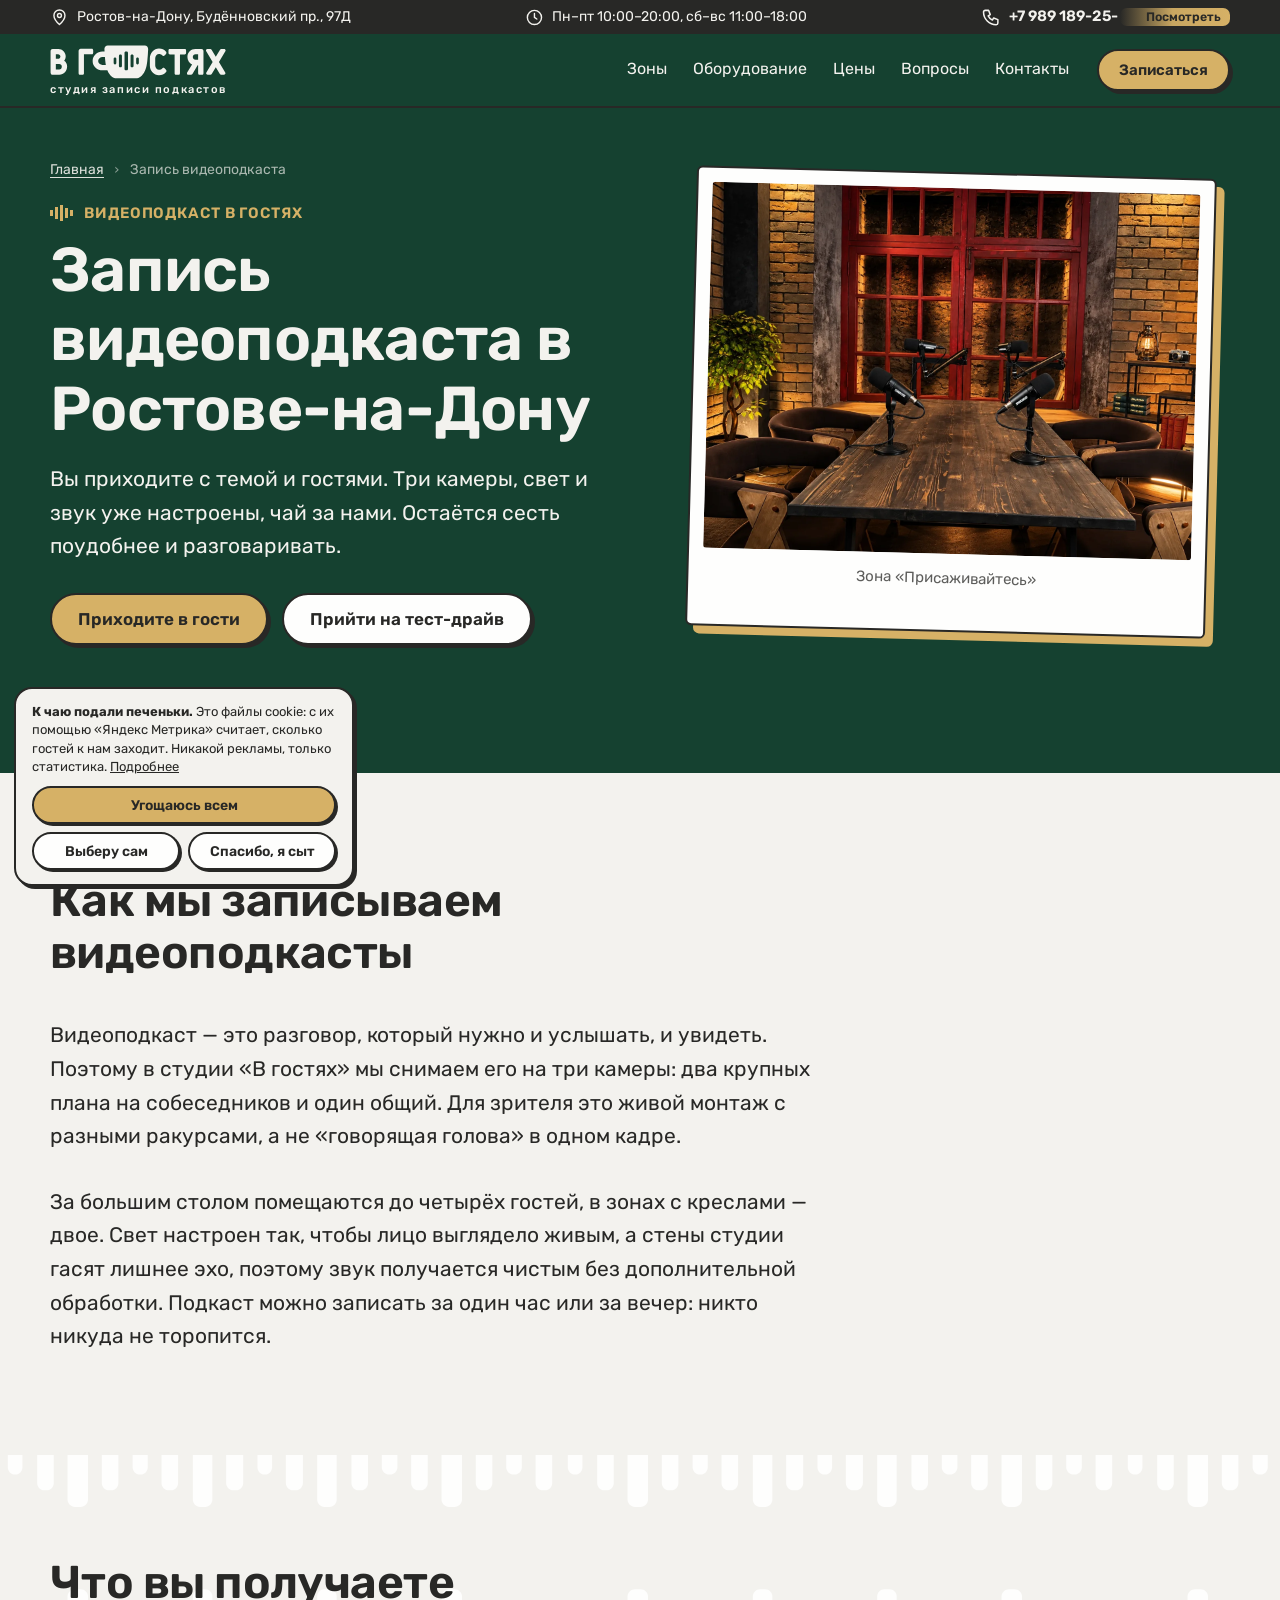
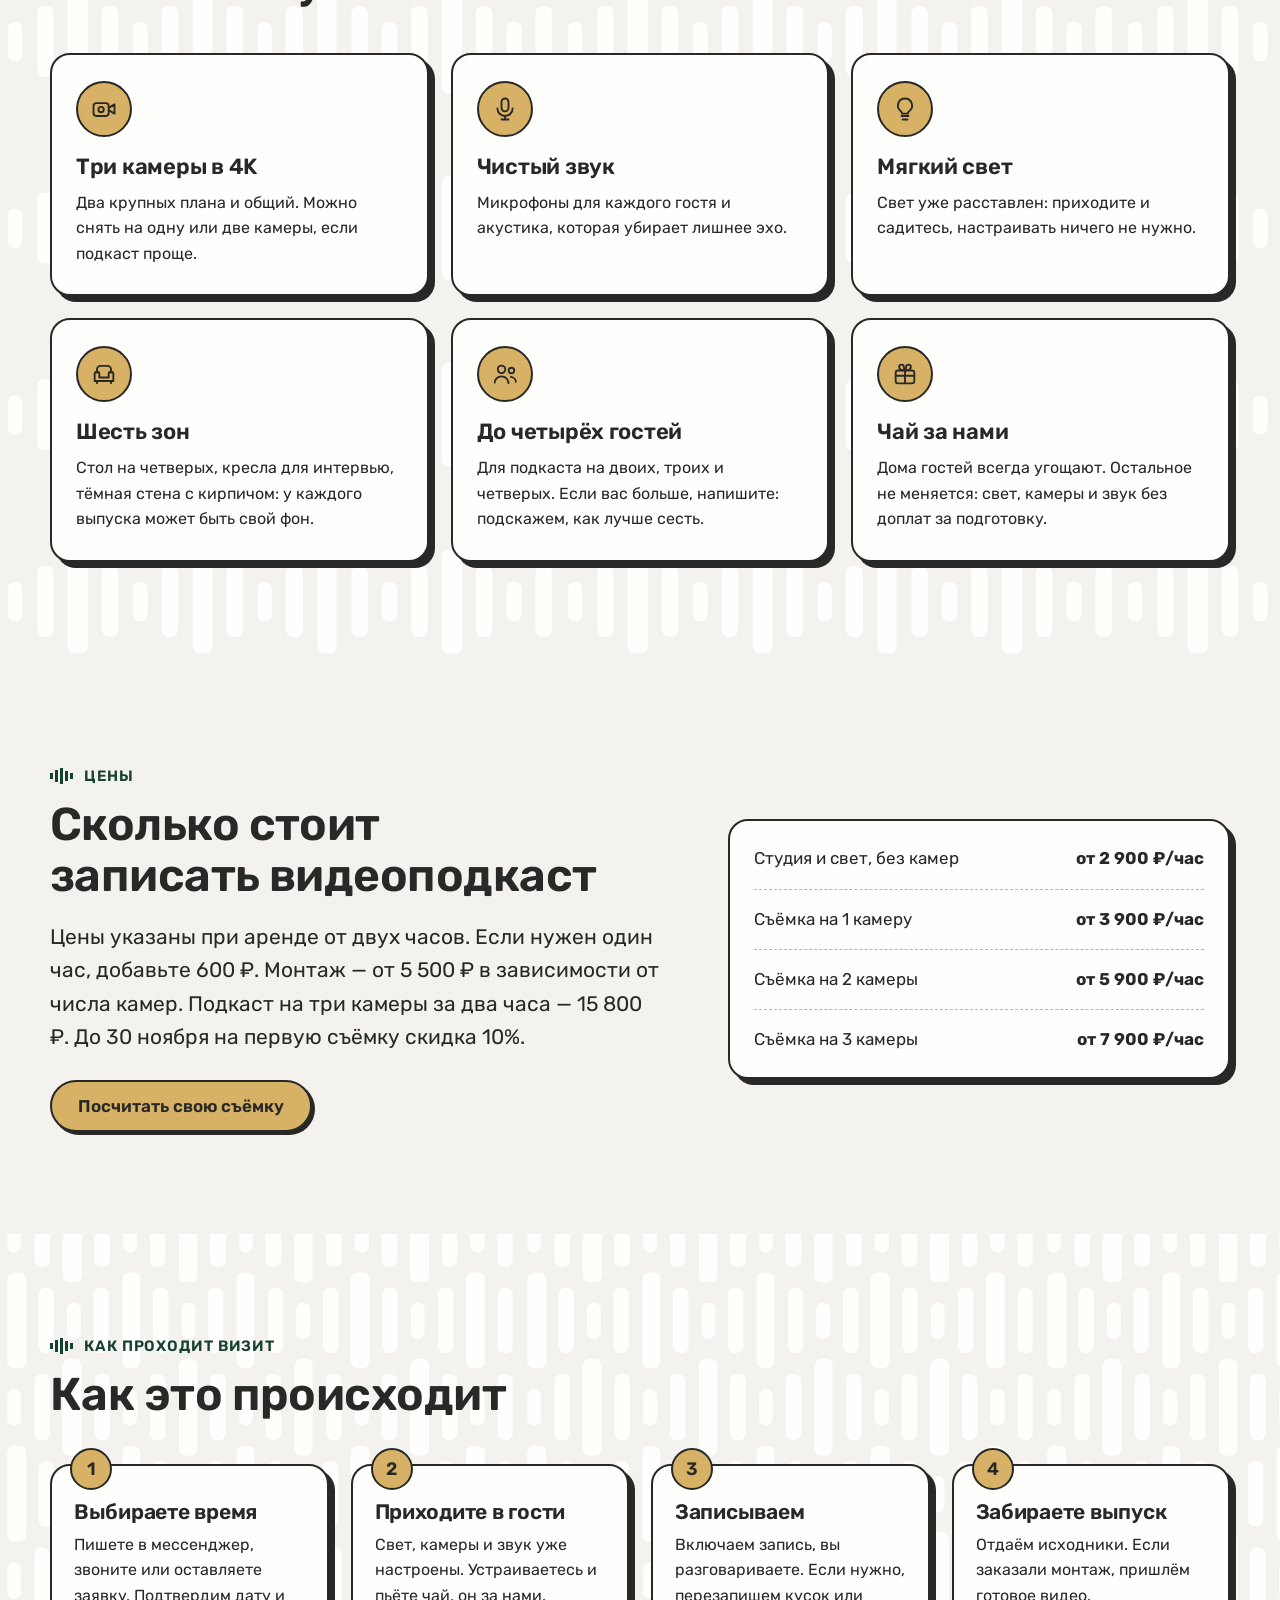
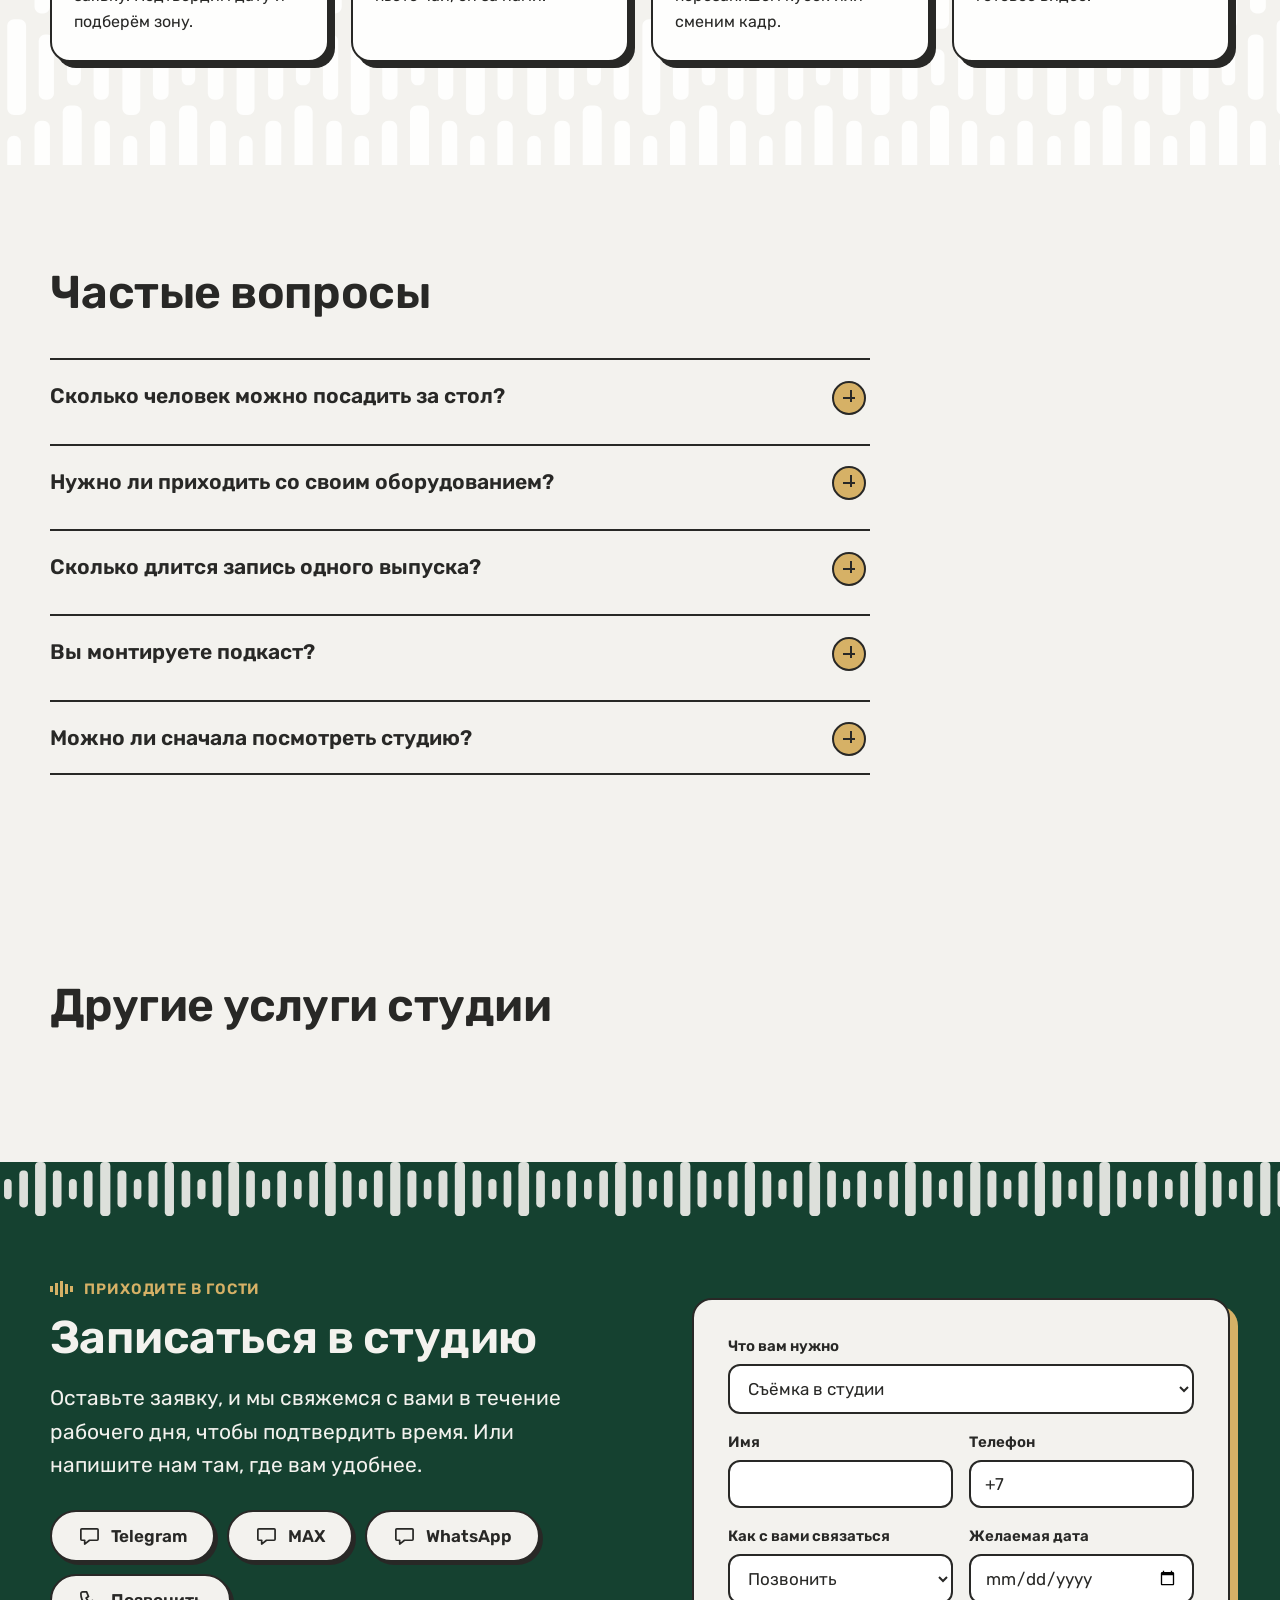
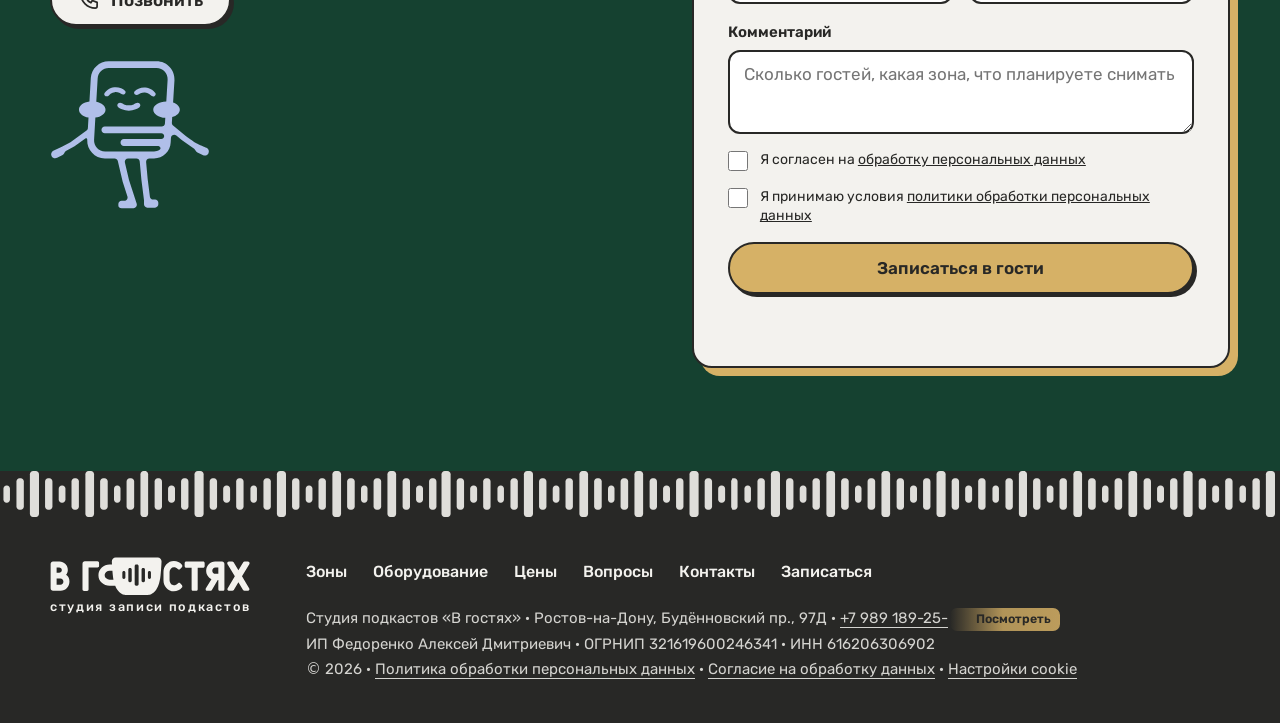
==== uslugi/videopodkast/index.html @ 0bae3844 "Многостраничный каркас: общий шаблон, закрытый показ страницы видеоподкаста, sitemap, ключ IndexNow " ====
<!doctype html>
<html lang="ru">
<head>
<meta charset="utf-8">
<meta name="viewport" content="width=device-width, initial-scale=1">
<title>Запись видеоподкаста в Ростове-на-Дону: студия «В гостях»</title>
<meta name="description" content="Запишем видеоподкаст на три камеры в центре Ростова: свет и звук настроены, места для 2–4 гостей, шесть зон. От 2 900 ₽ в час. Тест-драйв 30 минут бесплатно.">
<link rel="canonical" href="https://xn----ctbe8bpgv3f.xn--p1ai/uslugi/videopodkast/">
<meta name="theme-color" content="#154130">
<meta name="robots" content="noindex, nofollow">
<meta property="og:type" content="website">
<meta property="og:locale" content="ru_RU">
<meta property="og:site_name" content="В гостях">
<meta property="og:title" content="Запись видеоподкаста в Ростове-на-Дону: студия «В гостях»">
<meta property="og:description" content="Запишем видеоподкаст на три камеры в центре Ростова: свет и звук настроены, места для 2–4 гостей, шесть зон. От 2 900 ₽ в час. Тест-драйв 30 минут бесплатно.">
<meta property="og:url" content="https://xn----ctbe8bpgv3f.xn--p1ai/uslugi/videopodkast/">
<meta property="og:image" content="https://xn----ctbe8bpgv3f.xn--p1ai/img/og.jpg">
<meta property="og:image:width" content="1200">
<meta property="og:image:height" content="630">
<meta name="twitter:card" content="summary_large_image">
<link rel="icon" href="/favicon.svg" type="image/svg+xml">
<link rel="icon" href="/favicon-32.png" sizes="32x32" type="image/png">
<link rel="apple-touch-icon" href="/apple-touch-icon.png">
<link rel="preload" as="font" type="font/woff" href="/fonts/rubik-400.woff" crossorigin>
<link rel="preload" as="font" type="font/woff" href="/fonts/rubik-600.woff" crossorigin>

<link rel="stylesheet" href="/style.css?v=78fc806e">
<script>document.documentElement.className='js'</script>

<script>window.PRICES={"cams": {"0": 2900, "1": 3900, "2": 5900, "3": 7900}, "oneHourExtra": 600, "reel": 1000, "montage": {"1": 5500, "2": 6500, "3": 8000}, "live": 5000, "discount": 0.1, "discountUntil": "2026-11-30"};</script>
<!-- Yandex.Metrika counter -->
<script>window.loadMetrika=function(){if(window.__ymOn)return;window.__ymOn=1;
    (function(m,e,t,r,i,k,a){
        m[i]=m[i]||function(){(m[i].a=m[i].a||[]).push(arguments)};
        m[i].l=1*new Date();
        for (var j = 0; j < document.scripts.length; j++) {if (document.scripts[j].src === r) { return; }}
        k=e.createElement(t),a=e.getElementsByTagName(t)[0],k.async=1,k.src=r,a.parentNode.insertBefore(k,a)
    })(window, document,'script','https://mc.yandex.ru/metrika/tag.js?id=113790318', 'ym');

    ym(113790318, 'init', {ssr:true, webvisor:true, clickmap:true, ecommerce:"dataLayer", referrer: document.referrer, url: location.href, accurateTrackBounce:true, trackLinks:true});
};try{var c=localStorage.getItem("cks");if(c==="all"||c==="stat")window.loadMetrika()}catch(e){}</script>
<!-- /Yandex.Metrika counter -->
</head>
<body>
<svg width="0" height="0" style="position:absolute" aria-hidden="true" focusable="false"><defs><symbol id="i-cam" viewBox="0 0 24 24"><rect x="3" y="7" width="13" height="11" rx="2.5"/><path d="M16 11l5-3v8l-5-3"/><circle cx="9.5" cy="12.5" r="2.3"/></symbol><symbol id="i-light" viewBox="0 0 24 24"><path d="M9 18h6M10 21h4"/><path d="M12 3a6 6 0 0 0-3.5 10.9c.6.5 1 1.2 1 2v.1h5v-.1c0-.8.4-1.5 1-2A6 6 0 0 0 12 3z"/></symbol><symbol id="i-mic" viewBox="0 0 24 24"><rect x="9" y="3" width="6" height="11" rx="3"/><path d="M5.5 11.5a6.5 6.5 0 0 0 13 0M12 18v3M9 21h6"/></symbol><symbol id="i-users" viewBox="0 0 24 24"><circle cx="9" cy="8" r="3.2"/><path d="M3 20a6 6 0 0 1 12 0"/><circle cx="17.5" cy="9" r="2.4"/><path d="M17 14.5a5 5 0 0 1 4.5 5"/></symbol><symbol id="i-user" viewBox="0 0 24 24"><circle cx="12" cy="8" r="3.6"/><path d="M5 21a7 7 0 0 1 14 0"/></symbol><symbol id="i-clock" viewBox="0 0 24 24"><circle cx="12" cy="12" r="9"/><path d="M12 7v5l3 2"/></symbol><symbol id="i-pin" viewBox="0 0 24 24"><path d="M12 21s7-6.2 7-11.5a7 7 0 0 0-14 0C5 14.8 12 21 12 21z"/><circle cx="12" cy="9.5" r="2.5"/></symbol><symbol id="i-phone" viewBox="0 0 24 24"><path d="M5 4h4l2 5-2.5 1.5a11 11 0 0 0 5 5L15 13l5 2v4a2 2 0 0 1-2 2A15 15 0 0 1 3 6a2 2 0 0 1 2-2z"/></symbol><symbol id="i-sofa" viewBox="0 0 24 24"><path d="M6 11V8a3 3 0 0 1 3-3h6a3 3 0 0 1 3 3v3"/><path d="M4 12a2 2 0 0 1 4 0v3h8v-3a2 2 0 0 1 4 0v6H4z"/><path d="M6 18v2M18 18v2"/></symbol><symbol id="i-scissors" viewBox="0 0 24 24"><circle cx="6" cy="6" r="2.5"/><circle cx="6" cy="18" r="2.5"/><path d="M8 7.5L20 17M8 16.5L20 7"/></symbol><symbol id="i-live" viewBox="0 0 24 24"><circle cx="12" cy="12" r="2"/><path d="M7.8 7.8a6 6 0 0 0 0 8.4M16.2 7.8a6 6 0 0 1 0 8.4M4.9 4.9a10 10 0 0 0 0 14.2M19.1 4.9a10 10 0 0 1 0 14.2"/></symbol><symbol id="i-panel" viewBox="0 0 24 24"><rect x="4" y="4" width="16" height="16" rx="3"/><path d="M8.5 8v8M12 8v8M15.5 8v8"/></symbol><symbol id="i-gift" viewBox="0 0 24 24"><rect x="4" y="9" width="16" height="11" rx="2"/><path d="M12 9v11M4 13.5h16M12 9c-3 0-5-1-5-3a2 2 0 0 1 4 0c0 1 1 3 1 3zM12 9c3 0 5-1 5-3a2 2 0 0 0-4 0c0 1-1 3-1 3z"/></symbol><symbol id="i-brief" viewBox="0 0 24 24"><rect x="3" y="7" width="18" height="13" rx="2.5"/><path d="M9 7V5a2 2 0 0 1 2-2h2a2 2 0 0 1 2 2v2M3 13h18"/></symbol><symbol id="i-book" viewBox="0 0 24 24"><path d="M5 4.5A1.5 1.5 0 0 1 6.5 3H19v15H6.5A1.5 1.5 0 0 0 5 19.5z"/><path d="M5 19.5A1.5 1.5 0 0 0 6.5 21H19v-3M9 7h6"/></symbol><symbol id="i-reel" viewBox="0 0 24 24"><rect x="7" y="2.5" width="10" height="19" rx="2.5"/><path d="M11 9.5l3 2.5-3 2.5z"/></symbol><symbol id="i-check" viewBox="0 0 24 24"><path d="M5 12.5l4.5 4.5L19 7.5"/></symbol><symbol id="i-chat" viewBox="0 0 24 24"><path d="M4 5h16a1 1 0 0 1 1 1v10a1 1 0 0 1-1 1h-8l-5 4v-4H4a1 1 0 0 1-1-1V6a1 1 0 0 1 1-1z"/></symbol><symbol id="i-car" viewBox="0 0 24 24"><path d="M5 15l1.6-4.6A2 2 0 0 1 8.5 9h7a2 2 0 0 1 1.9 1.4L19 15"/><rect x="3" y="15" width="18" height="4.5" rx="1.8"/><path d="M6.5 19.5V21M17.5 19.5V21"/></symbol><symbol id="i-door" viewBox="0 0 24 24"><path d="M6 21V4a1 1 0 0 1 1-1h10a1 1 0 0 1 1 1v17M4 21h16"/><circle cx="14.5" cy="12.5" r=".9"/></symbol><symbol id="i-cup" viewBox="0 0 24 24"><path d="M5 9h11v6a4 4 0 0 1-4 4H9a4 4 0 0 1-4-4z"/><path d="M16 10.5h1.5a2.2 2.2 0 0 1 0 4.5H16M9 3v3M12.5 3v3"/></symbol><symbol id="m-hi" viewBox="279 230 943 1040"><path d="M836.153 238.709C898.331 231.91 955.033 274.716 965.445 336.317L989.06 476.037C991.942 493.083 1012.69 500.027 1025.28 488.154L1079.93 436.578C1081.57 435.026 1082.96 433.226 1084.05 431.243L1123.13 359.926C1127.54 351.885 1125.81 342.082 1122.63 333.48C1121.01 329.076 1120.14 324.354 1120.14 319.497V304.822C1120.14 274.355 1148.79 251.992 1178.4 259.356C1214.53 268.347 1226.28 313.778 1199.02 339.119L1188.27 349.119C1184.48 352.637 1180.15 355.323 1175.53 357.141C1168.82 359.779 1162.27 363.579 1158.81 369.894L1110.36 458.304C1109.27 460.286 1107.88 462.087 1106.24 463.639L1011.78 552.78C1006.52 557.736 1004.09 564.981 1005.3 572.096L1033.05 736.271L1033.3 737.839C1043.53 803.611 997.182 864.848 931.036 872.962L929.458 873.144L871.88 879.44C862.103 880.509 854.276 888.026 852.824 897.741L836.003 1010.28L822.838 1124.21C821.588 1135.03 828.59 1145.09 839.18 1147.68L851.137 1150.62C862.748 1153.47 869.848 1165.18 866.996 1176.77L864.648 1186.32C861.796 1197.92 850.071 1205.01 838.46 1202.16L788.766 1189.97C777.155 1187.12 770.054 1175.41 772.906 1163.81L779.399 1137.41L794.723 1004.8L808.344 913.671C810.439 899.65 798.685 887.442 784.576 888.985L731.734 894.763C719.685 896.08 711.067 907.02 712.619 919.026L728.722 1043.59L758.147 1179.47C758.634 1181.72 759.476 1183.88 760.642 1185.86L771.038 1203.53C777.095 1213.82 773.649 1227.07 763.341 1233.12L719.223 1259.02C708.914 1265.07 695.647 1261.62 689.589 1251.33L683.979 1241.79C677.922 1231.5 681.367 1218.25 691.675 1212.2L704.146 1204.88C712.204 1200.15 716.313 1190.79 714.337 1181.66L686.033 1050.95L669.479 922.902C667.968 911.221 657.374 902.895 645.651 904.177L608.679 908.221C550.162 914.619 496.949 873.934 487.861 815.846L474.027 734C471.991 722.164 456.095 719.629 450.471 730.244L422.258 783.491L368.778 857.386C363.599 864.542 364.186 874.244 364.305 883.073C364.379 888.563 362.753 894.124 359.292 898.92L335.125 932.408C326.545 944.297 309.941 946.989 298.036 938.42C286.132 929.851 283.437 913.265 292.017 901.375L309.499 877.147C309.507 877.136 309.502 877.121 309.489 877.117C309.476 877.112 309.471 877.097 309.479 877.086L386.148 771.146L453.868 643.34C456.106 639.118 456.88 634.275 456.07 629.567L418.366 410.275C406.849 343.291 454.253 280.471 521.898 273.074L836.153 238.709ZM920.809 343.844C914.388 305.857 879.423 279.458 841.079 283.651L526.824 318.015C485.11 322.577 455.878 361.316 462.979 402.622L511.823 686.701C513.76 697.966 524.141 705.779 535.517 704.535L908.736 663.723C920.621 662.424 931.311 670.993 932.612 682.863L932.827 684.817C934.128 696.688 925.548 707.365 913.662 708.665L542.738 749.227C531.961 750.406 524.399 760.398 526.203 771.075C527.865 780.908 536.916 787.742 546.841 786.656L792.63 759.778C804.516 758.478 815.206 767.048 816.507 778.918L816.722 780.872C818.023 792.743 809.443 803.42 797.557 804.72L575.332 829.022C559.544 830.748 551.937 848.378 565.914 855.913C577.115 861.952 590.192 864.762 603.753 863.279L924.532 828.202C966.165 823.649 995.38 785.044 988.409 743.798L920.809 343.844ZM617.641 457.305C635.505 455.001 653.664 457.32 670.373 464.039C681.275 468.423 691.322 474.585 700.123 482.234C707.913 489.004 706.54 500.915 698.489 507.374C690.439 513.834 678.768 512.276 670.351 506.301C666.035 503.237 661.357 500.677 656.406 498.686C645.64 494.357 633.941 492.863 622.431 494.348C610.921 495.832 599.985 500.246 590.674 507.165C586.392 510.347 582.519 514.01 579.124 518.067C572.503 525.982 561.612 530.45 552.182 526.245C542.753 522.04 538.395 510.869 544.207 502.344C550.773 492.713 558.923 484.204 568.352 477.198C582.804 466.46 599.777 459.609 617.641 457.305ZM828.627 432.374C846.673 430.507 864.898 433.286 881.566 440.444C892.437 445.112 902.41 451.542 911.101 459.435C918.801 466.43 917.161 478.402 908.909 484.738C900.658 491.075 888.93 489.256 880.585 483.043C876.297 479.85 871.632 477.156 866.678 475.029C855.921 470.409 844.158 468.616 832.511 469.821C820.864 471.026 809.719 475.188 800.137 481.911C795.725 485.007 791.713 488.598 788.171 492.602C781.277 500.392 770.171 504.573 760.794 500.059C751.417 495.546 747.354 484.163 753.457 475.74C760.343 466.236 768.785 457.901 778.467 451.107C793.312 440.69 810.58 434.24 828.627 432.374Z" fill="currentColor"/></symbol><symbol id="m-hi-snd" viewBox="151 210 1198 1080"><path d="M962.797 257.12C1025.03 250.31 1081.79 293.183 1092.21 354.879L1115.85 494.816C1118.73 511.889 1139.5 518.843 1152.1 506.952L1206.8 455.296C1208.45 453.741 1209.84 451.938 1210.93 449.953L1250.05 378.525C1254.46 370.471 1252.72 360.653 1249.55 352.038C1247.92 347.627 1247.05 342.897 1247.05 338.033V323.335C1247.05 292.821 1275.73 270.423 1305.36 277.799C1341.53 286.803 1353.29 332.305 1326.01 357.686L1315.24 367.701C1311.45 371.224 1307.12 373.914 1302.49 375.736C1295.78 378.377 1289.22 382.183 1285.76 388.508L1237.26 477.055C1236.17 479.041 1234.78 480.844 1233.13 482.399L1138.58 571.678C1133.33 576.642 1130.9 583.898 1132.1 591.024L1159.87 755.454L1160.13 757.025C1170.37 822.899 1123.98 884.231 1057.77 892.357L1056.19 892.54L998.557 898.846C988.771 899.917 980.937 907.445 979.484 917.176L962.647 1029.89L949.469 1143.99C948.218 1154.83 955.226 1164.9 965.826 1167.51L977.794 1170.44C989.416 1173.3 996.523 1185.03 993.669 1196.64L991.319 1206.2C988.464 1217.82 976.728 1224.92 965.106 1222.07L915.365 1209.86C903.743 1207 896.635 1195.27 899.49 1183.66L905.989 1157.21L921.328 1024.4L934.961 933.13C937.059 919.087 925.294 906.86 911.171 908.405L858.279 914.192C846.219 915.512 837.593 926.468 839.146 938.493L855.264 1063.25L884.718 1199.35C885.204 1201.6 886.047 1203.75 887.214 1205.74L897.62 1223.44C903.683 1233.75 900.234 1247.02 889.916 1253.08L845.756 1279.01C835.438 1285.07 822.158 1281.62 816.095 1271.31L810.479 1261.76C804.416 1251.45 807.865 1238.18 818.183 1232.12L830.665 1224.79C838.73 1220.05 842.843 1210.68 840.866 1201.54L812.535 1070.63L795.965 942.376C794.453 930.676 783.849 922.337 772.115 923.622L735.108 927.671C676.536 934.08 623.273 893.332 614.176 835.153L600.329 753.18C598.291 741.325 582.38 738.787 576.751 749.418L548.511 802.748L494.981 876.758C489.797 883.925 490.385 893.641 490.504 902.485C490.578 907.983 488.951 913.552 485.486 918.356L461.296 951.896C452.708 963.803 436.088 966.499 424.173 957.917C412.257 949.335 409.559 932.723 418.147 920.815L435.646 896.55C435.653 896.539 435.648 896.523 435.636 896.519C435.623 896.514 435.618 896.499 435.626 896.488L512.367 790.384L580.152 662.379C582.391 658.15 583.166 653.3 582.356 648.584L544.616 428.952C533.088 361.864 580.536 298.946 648.245 291.538L962.797 257.12ZM1047.53 362.417C1041.11 324.371 1006.11 297.932 967.728 302.131L653.175 336.549C611.423 341.118 582.163 379.916 589.271 421.287L638.161 705.807C640.1 717.09 650.49 724.915 661.877 723.669L1035.45 682.794C1047.34 681.492 1058.04 690.075 1059.35 701.964L1059.56 703.921C1060.86 715.81 1052.28 726.504 1040.38 727.806L669.105 768.431C658.318 769.611 650.748 779.619 652.554 790.312C654.217 800.161 663.277 807.005 673.212 805.918L919.233 778.998C931.129 777.696 941.829 786.279 943.132 798.168L943.347 800.125C944.65 812.014 936.061 822.708 924.165 824.01L701.73 848.349C685.926 850.079 678.313 867.735 692.303 875.282C703.514 881.33 716.603 884.145 730.177 882.66L1051.26 847.528C1092.93 842.968 1122.17 804.303 1115.2 762.993L1047.53 362.417ZM744.079 476.055C761.96 473.748 780.135 476.07 796.86 482.8C807.772 487.191 817.83 493.362 826.638 501.022C834.436 507.803 833.061 519.732 825.003 526.202C816.945 532.672 805.263 531.111 796.838 525.127C792.518 522.059 787.836 519.495 782.88 517.5C772.104 513.164 760.394 511.668 748.873 513.155C737.352 514.642 726.406 519.063 717.086 525.992C712.8 529.179 708.923 532.848 705.525 536.912C698.898 544.839 687.996 549.314 678.558 545.102C669.12 540.89 664.758 529.702 670.575 521.163C677.147 511.518 685.305 502.996 694.743 495.979C709.209 485.224 726.197 478.363 744.079 476.055ZM955.263 451.085C973.327 449.215 991.569 451.999 1008.25 459.167C1019.13 463.843 1029.12 470.283 1037.82 478.189C1045.52 485.194 1043.88 497.184 1035.62 503.531C1027.36 509.877 1015.62 508.056 1007.27 501.833C1002.98 498.635 998.309 495.937 993.351 493.806C982.583 489.18 970.81 487.384 959.151 488.59C947.493 489.797 936.337 493.965 926.747 500.699C922.331 503.8 918.314 507.397 914.769 511.406C907.869 519.209 896.753 523.397 887.367 518.876C877.981 514.355 873.914 502.955 880.022 494.519C886.915 485 895.365 476.652 905.056 469.847C919.915 459.414 937.2 452.954 955.263 451.085Z" fill="currentColor"/> <path d="M177.957 257.374C187.071 257.374 194.459 265.099 194.459 274.626V350.371C194.459 359.898 187.071 367.623 177.957 367.623H175.503C166.389 367.623 159 359.898 159 350.371V274.626C159 265.099 166.389 257.374 175.503 257.374H177.957Z" fill="currentColor"/> <path d="M473.452 257.374C482.566 257.374 489.954 265.099 489.954 274.626V350.371C489.954 359.898 482.566 367.623 473.452 367.623H470.998C461.884 367.623 454.495 359.898 454.495 350.371V274.626C454.495 265.099 461.884 257.374 470.998 257.374H473.452Z" fill="currentColor"/> <path d="M421.006 235.331C421.005 225.759 413.66 218 404.6 218H398.012C388.952 218 381.607 225.759 381.606 235.331V413.288C381.606 422.861 388.952 430.622 398.012 430.622H404.6C413.66 430.622 421.005 422.861 421.006 413.288V235.331Z" fill="currentColor"/> <path d="M348.117 290.439C348.117 280.877 340.821 273.124 331.823 273.124H319.101C310.103 273.124 302.808 280.877 302.808 290.439V472.369C302.808 481.931 310.103 489.684 319.101 489.684H331.823C340.821 489.684 348.117 481.931 348.117 472.369V290.439Z" fill="currentColor"/> <path d="M267.348 235.331C267.348 225.759 260.002 218 250.942 218H244.355C235.295 218 227.949 225.759 227.949 235.331V413.288C227.949 422.861 235.294 430.622 244.355 430.622H250.942C260.003 430.622 267.348 422.861 267.348 413.288V235.331Z" fill="currentColor"/></symbol><symbol id="m-open" viewBox="199 262 1101 1028"><path d="M932.519 270C1003.49 270 1059.78 329.831 1055.45 400.674L1046.05 554.515C1073.6 564.235 1092.18 582.562 1092.18 603.57C1092.18 626.097 1070.82 645.538 1039.94 654.594L1037.59 693.167C1037.14 700.374 1040.18 707.357 1045.75 711.954L1133.25 784.213C1133.25 784.213 1189.21 825.944 1213.32 838.609C1237.43 851.273 1276.3 866.555 1276.3 866.555C1290.16 873.038 1296.15 889.532 1289.66 903.396C1283.18 917.26 1266.69 923.244 1252.82 916.761L1213.77 898.501C1208.37 895.972 1204.16 891.918 1201.42 887.092C1198.59 882.107 1195.73 876.905 1191.08 873.563L1105.4 812.065L1068.29 781.421C1054.03 769.648 1032.44 779.06 1031.37 797.518L1029.5 829.584C1026.68 890.917 976.131 939.193 914.734 939.193H882.83C869.535 939.193 859.118 950.623 860.348 963.862L871.506 1083.91L886.554 1202.73C887.983 1214.01 897.581 1222.47 908.954 1222.47H921.798C934.268 1222.47 944.378 1232.58 944.378 1245.05V1255.31C944.378 1267.79 934.268 1277.89 921.798 1277.89H868.427C855.956 1277.89 845.846 1267.79 845.846 1255.31V1226.94L828.33 1088.63L816.342 959.682C815.263 948.072 805.521 939.193 793.86 939.193H736.328C721.78 939.193 711.029 952.747 714.341 966.913L742.688 1088.18L795.713 1251.32C799.682 1263.53 792.681 1276.59 780.313 1280.05C780.313 1280.05 770.589 1282 759.483 1282C748.378 1282 691.907 1282 691.907 1282C679.436 1282 669.327 1276 669.327 1263.53V1253.26C669.327 1240.79 679.436 1230.68 691.907 1230.68H710.454C725.795 1230.68 736.669 1215.71 731.927 1201.12L699.17 1100.33L665.576 956.633C663.188 946.418 654.078 939.193 643.588 939.193H578.163L576.505 939.183C507.001 938.269 451.991 879.961 455.121 810.522L455.207 808.866C455.606 801.995 447.848 797.743 442.271 801.776L368.011 855.467L311.114 886.651C304.414 890.323 300.602 897.516 296.837 904.164C294.339 908.576 290.6 912.354 285.798 914.921L247.776 935.236C234.277 942.448 217.488 937.35 210.275 923.851C203.063 910.352 208.159 893.563 221.658 886.351L280.981 859.591L339.862 827.318L450.466 747.35C455.964 743.375 459.383 737.138 459.777 730.365L464.005 657.753C426.063 650.894 398.349 629.234 398.349 603.57C398.349 576.49 429.206 553.867 470.376 548.389L479.836 386.002C483.629 320.873 537.552 270 602.791 270H932.519ZM602.791 317.213C562.56 317.213 529.31 348.585 526.97 388.748L517.589 549.804C554.396 557.09 581.043 578.405 581.043 603.57C581.043 630.156 551.302 652.444 511.26 658.433L502.34 811.612C499.8 855.221 534.48 891.98 578.163 891.98H914.734C928.962 891.98 942.202 887.577 953.128 880.036C966.761 870.627 956.87 853.19 940.305 853.19H707.14C694.67 853.19 684.56 843.081 684.56 830.61V828.557C684.56 816.087 694.67 805.977 707.14 805.977H965.032C975.445 805.977 984.053 797.857 984.659 787.46C985.316 776.172 976.339 766.657 965.032 766.656H575.845C563.375 766.656 553.265 756.547 553.265 744.076V742.024C553.265 729.553 563.375 719.443 575.845 719.443H967.437C979.373 719.443 989.247 710.154 989.975 698.241L992.325 659.774C945.862 657.123 909.481 632.975 909.481 603.57C909.481 572.729 949.504 547.667 999.204 547.132L1008.33 397.795C1011 354.109 976.286 317.213 932.519 317.213H602.791ZM788.278 560.13C796.754 554.626 808.266 554.399 815.428 561.529C822.591 568.659 822.686 580.378 814.572 586.404C806.551 592.363 797.814 597.334 788.548 601.197C773.637 607.412 757.647 610.63 741.492 610.666C725.337 610.702 709.334 607.557 694.395 601.409C685.112 597.588 676.353 592.654 668.305 586.731C660.165 580.741 660.205 569.024 667.334 561.862C674.465 554.699 685.98 554.872 694.481 560.338C698.858 563.152 703.49 565.573 708.325 567.563C718.819 571.882 730.061 574.093 741.409 574.068C752.758 574.042 763.991 571.781 774.466 567.415C779.291 565.403 783.913 562.963 788.278 560.13ZM808.121 459.437C822.983 452.753 839.309 449.984 855.543 451.393C871.777 452.802 887.38 458.343 900.867 467.488C909.664 473.452 917.37 480.821 923.696 489.264C929.301 496.746 925.823 507.041 917.47 511.239C909.117 515.437 899.082 511.843 892.775 504.942C889.534 501.396 885.876 498.226 881.868 495.509C873.163 489.606 863.092 486.03 852.614 485.121C842.137 484.211 831.601 485.999 822.009 490.313C817.592 492.299 813.443 494.792 809.639 497.728C802.238 503.439 791.733 505.248 784.228 499.674C776.724 494.1 775.073 483.36 781.883 476.956C789.569 469.728 798.428 463.797 808.121 459.437ZM641.36 449.831C657.444 448.089 673.707 450.508 688.587 456.857C698.296 461 707.203 466.724 714.964 473.762C721.835 479.993 720.382 490.677 713.034 496.336C705.686 501.996 695.234 500.38 687.786 494.853C683.967 492.019 679.814 489.632 675.405 487.751C665.818 483.66 655.34 482.102 644.977 483.224C634.614 484.347 624.713 488.113 616.224 494.161C612.32 496.943 608.775 500.166 605.652 503.752C599.561 510.746 589.697 514.562 581.308 510.607C572.918 506.653 569.21 496.529 574.586 488.971C580.66 480.434 588.137 472.934 596.733 466.808C609.909 457.42 625.276 451.574 641.36 449.831Z" fill="currentColor"/></symbol><symbol id="m-open-snd" viewBox="114 210 1273 1080"><path d="M847.659 269.351C918.648 269.352 974.947 329.22 970.618 400.109L961.217 554.048C988.772 563.775 1007.35 582.113 1007.35 603.135C1007.35 625.677 985.988 645.13 955.102 654.192L952.746 692.789C952.305 700.001 955.34 706.988 960.908 711.589L1048.43 783.894C1048.43 783.894 1104.4 825.651 1128.52 838.324C1152.63 850.997 1191.51 866.289 1191.51 866.289C1205.37 872.776 1211.36 889.281 1204.87 903.153C1198.39 917.026 1181.89 923.014 1168.02 916.527L1128.97 898.255C1123.56 895.724 1119.35 891.668 1116.61 886.839C1113.78 881.851 1110.92 876.646 1106.27 873.301L1020.57 811.764L983.453 781.1C969.194 769.319 947.601 778.738 946.526 797.207L944.657 829.294C941.837 890.666 891.28 938.973 829.87 938.973H797.961C784.663 938.973 774.244 950.411 775.474 963.658L786.634 1083.78L801.686 1202.68C803.115 1213.97 812.714 1222.43 824.09 1222.43H836.936C849.409 1222.43 859.521 1232.55 859.521 1245.03V1255.3C859.521 1267.78 849.409 1277.89 836.936 1277.89H783.555C771.081 1277.89 760.97 1267.78 760.97 1255.3V1226.9L743.45 1088.5L731.46 959.475C730.38 947.858 720.636 938.973 708.974 938.973H651.43C636.88 938.973 626.127 952.536 629.439 966.711L657.792 1088.05L710.827 1251.3C714.797 1263.52 707.795 1276.59 695.424 1280.04C695.424 1280.04 685.698 1282 674.59 1282C663.482 1282 607.001 1282 607.001 1282C594.528 1282 584.416 1275.99 584.416 1263.51V1253.24C584.416 1240.76 594.528 1230.65 607.001 1230.65H625.551C640.895 1230.65 651.772 1215.67 647.029 1201.07L614.265 1100.22L580.665 956.424C578.277 946.203 569.165 938.973 558.672 938.973H493.234L491.576 938.963C422.059 938.049 367.039 879.703 370.169 810.219L370.255 808.563C370.654 801.688 362.895 797.433 357.316 801.468L283.043 855.194L226.134 886.398C219.433 890.072 215.62 897.27 211.855 903.922C209.356 908.336 205.617 912.117 200.813 914.685L162.784 935.013C149.282 942.23 132.49 937.129 125.276 923.622C118.063 910.114 123.159 893.314 136.66 886.097L195.995 859.32L254.888 827.027L365.513 747.007C371.012 743.029 374.431 736.788 374.826 730.011L379.055 657.353C341.106 650.49 313.387 628.816 313.387 603.135C313.387 576.038 344.249 553.401 385.427 547.918L394.888 385.427C398.683 320.257 452.616 269.352 517.868 269.351H847.659ZM517.868 316.595C477.629 316.595 444.372 347.987 442.032 388.176L432.649 549.335C469.463 556.625 496.116 577.954 496.116 603.135C496.116 629.738 466.369 652.04 426.319 658.033L417.397 811.311C414.856 854.948 449.543 891.73 493.234 891.73H829.87C844.102 891.73 857.344 887.324 868.272 879.778C881.908 870.363 872.015 852.915 855.446 852.915H622.237C609.764 852.915 599.653 842.799 599.653 830.321V828.267C599.653 815.788 609.764 805.672 622.237 805.672H880.178C890.594 805.672 899.203 797.546 899.809 787.143C900.467 775.848 891.488 766.326 880.178 766.326H490.917C478.443 766.326 468.332 756.21 468.332 743.732V741.677C468.332 729.199 478.443 719.083 490.917 719.083H882.584C894.522 719.083 904.398 709.788 905.127 697.866L907.476 659.375C861.005 656.723 824.617 632.559 824.617 603.135C824.617 572.274 864.648 547.196 914.358 546.661L923.485 397.228C926.153 353.514 891.435 316.595 847.659 316.595H517.868ZM703.39 559.667C711.868 554.16 723.382 553.933 730.546 561.067C737.71 568.202 737.805 579.928 729.69 585.959C721.667 591.921 712.928 596.895 703.661 600.76C688.746 606.98 672.753 610.2 656.595 610.236C640.437 610.272 624.431 607.125 609.489 600.973C600.205 597.15 591.444 592.212 583.394 586.285C575.253 580.291 575.292 568.567 582.423 561.4C589.555 554.233 601.073 554.406 609.575 559.876C613.953 562.692 618.586 565.114 623.422 567.105C633.918 571.427 645.162 573.639 656.513 573.614C667.863 573.589 679.099 571.326 689.575 566.956C694.402 564.944 699.025 562.502 703.39 559.667ZM723.238 458.91C738.102 452.221 754.431 449.45 770.668 450.86C786.905 452.27 802.512 457.815 816.002 466.966C824.8 472.934 832.508 480.308 838.835 488.756C844.441 496.243 840.962 506.544 832.607 510.745C824.252 514.946 814.215 511.35 807.907 504.444C804.666 500.896 801.007 497.724 796.998 495.004C788.292 489.099 778.219 485.52 767.739 484.61C757.26 483.7 746.721 485.488 737.128 489.805C732.711 491.793 728.56 494.288 724.755 497.225C717.353 502.939 706.846 504.751 699.34 499.173C691.834 493.595 690.183 482.848 696.994 476.44C704.681 469.208 713.543 463.273 723.238 458.91ZM556.444 449.298C572.531 447.554 588.798 449.975 603.681 456.328C613.391 460.473 622.3 466.201 630.063 473.244C636.934 479.479 635.481 490.17 628.132 495.833C620.782 501.496 610.328 499.879 602.879 494.348C599.059 491.513 594.906 489.124 590.496 487.242C580.906 483.148 570.426 481.589 560.061 482.712C549.697 483.836 539.794 487.604 531.304 493.656C527.399 496.44 523.853 499.665 520.729 503.253C514.636 510.251 504.771 514.07 496.38 510.113C487.989 506.156 484.28 496.026 489.657 488.463C495.733 479.92 503.211 472.415 511.809 466.286C524.987 456.891 540.357 451.041 556.444 449.298Z" fill="currentColor"/> <path d="M1053.83 298.108C1063.33 298.108 1071.03 306.167 1071.03 316.108V376.649C1071.03 386.589 1063.33 394.649 1053.83 394.649H1051.27C1041.77 394.649 1034.07 386.589 1034.07 376.649V316.108C1034.07 306.167 1041.77 298.108 1051.27 298.108H1053.83Z" fill="currentColor"/> <path d="M1361.8 298.108C1371.3 298.108 1379 306.167 1379 316.108V376.649C1379 386.589 1371.3 394.649 1361.8 394.649H1359.24C1349.74 394.649 1342.04 386.589 1342.04 376.649V316.108C1342.04 306.167 1349.74 298.108 1359.24 298.108H1361.8Z" fill="currentColor"/> <path d="M1307.14 277.164C1307.14 267.176 1299.48 259.081 1290.04 259.081H1283.18C1273.73 259.081 1266.08 267.176 1266.08 277.164V415.591C1266.08 425.578 1273.73 433.676 1283.18 433.676H1290.04C1299.48 433.676 1307.14 425.578 1307.14 415.591V277.164Z" fill="currentColor"/> <path d="M1231.17 236.065C1231.17 226.089 1223.57 218 1214.19 218H1200.93C1191.56 218 1183.95 226.089 1183.95 236.065V456.692C1183.95 466.668 1191.56 474.757 1200.93 474.757H1214.19C1223.57 474.757 1231.17 466.668 1231.17 456.692V236.065Z" fill="currentColor"/> <path d="M1147 277.164C1147 267.176 1139.34 259.081 1129.9 259.081H1123.03C1113.59 259.081 1105.93 267.176 1105.93 277.164V415.591C1105.93 425.578 1113.59 433.676 1123.03 433.676H1129.9C1139.34 433.676 1147 425.578 1147 415.591V277.164Z" fill="currentColor"/></symbol><symbol id="m-wow-snd" viewBox="267 144 966 1212"><path d="M850.241 382.114C918.247 382.114 972.181 439.439 968.035 507.315L955.564 711.424C955.117 718.749 958.413 725.801 964.321 730.156L1073.03 810.3C1085.46 819.461 1084.56 838.316 1071.33 846.262L976.346 903.274C974.77 904.221 973.763 905.854 973.351 907.646L964.101 947.9C960.817 962.191 946.569 971.114 932.277 967.831C930.522 967.427 928.646 968.111 927.721 969.656C908.673 1001.49 874.041 1022.79 834.577 1023.28L833.2 1023.28H786.644C773.904 1023.28 763.922 1034.24 765.101 1046.92L775.794 1161.94L790.212 1275.78C791.582 1286.6 800.779 1294.7 811.677 1294.7H823.98C835.929 1294.7 845.616 1304.39 845.616 1316.34V1326.17C845.616 1338.12 835.929 1347.8 823.98 1347.8H772.841C760.892 1347.8 751.206 1338.12 751.206 1326.17V1298.98L734.422 1166.46L722.938 1042.92C721.904 1031.79 712.568 1023.28 701.395 1023.28H643.48C632.307 1023.28 622.972 1031.79 621.938 1042.92L610.436 1166.66L593.652 1299.17V1326.37C593.652 1338.31 583.966 1348 572.017 1348H520.878C508.929 1348 499.242 1338.31 499.242 1326.37V1316.53C499.242 1304.58 508.929 1294.9 520.878 1294.9H533.182C544.08 1294.9 553.277 1286.79 554.646 1275.98L569.065 1162.14L579.775 1046.92C580.954 1034.24 570.972 1023.28 558.232 1023.28H510.708L509.119 1023.28C469.946 1022.76 435.579 1003.22 414.527 973.67C411.59 969.547 407.365 966.535 403.235 963.607C398.107 959.97 394.243 954.509 392.724 947.9L383.475 907.646C383.064 905.855 382.055 904.223 380.48 903.277L285.5 846.262C272.263 838.316 271.37 819.461 283.797 810.3L394.982 728.329C400.158 724.513 403.368 718.593 403.742 712.173L416.494 493.258C420.129 430.857 471.796 382.115 534.306 382.114H850.241ZM534.306 427.35C495.758 427.351 463.898 457.409 461.657 495.889L438.056 901.047C435.623 942.829 468.852 978.048 510.708 978.049H833.2C846.834 978.049 859.518 973.831 869.988 966.606C883.052 957.591 873.575 940.884 857.702 940.884H634.29C622.341 940.884 612.655 931.197 612.655 919.249V917.282C612.655 905.334 622.341 895.648 634.29 895.648H881.394C891.373 895.648 899.62 887.867 900.2 877.905C900.83 867.09 892.228 857.973 881.394 857.973H508.487C496.538 857.973 486.852 848.287 486.852 836.339V834.372C486.852 822.423 496.538 812.737 508.487 812.737H883.699C895.136 812.737 904.597 803.837 905.295 792.422L922.881 504.557C925.438 462.7 892.178 427.35 850.241 427.35H534.306ZM947.995 835.355L946.126 861.52C945.886 865.651 949.384 868.995 953.417 869.922C956.428 870.614 959.666 870.463 962.265 868.794L1012.62 840.374C1025.74 831.94 1025.61 814.959 1012.62 806.313L983.521 786.934C969.635 777.687 950.95 786.971 949.933 803.622L947.995 835.355ZM344.203 806.314C331.219 814.96 331.375 834.086 344.497 842.52L363.141 854.503C377.067 863.453 395.476 846.22 396.438 829.694L397.917 812.178C398.955 794.358 379.183 783.019 364.325 792.913L344.203 806.314Z" fill="currentColor"/> <path d="M692.01 713.517C692.01 733.612 677.48 749.902 659.556 749.902C641.633 749.902 627.103 733.612 627.103 713.517C627.103 693.421 641.633 677.131 659.556 677.131C677.48 677.131 692.01 693.421 692.01 713.517Z" fill="currentColor"/> <path d="M774.539 517.822C790.108 517.822 804.234 524.561 814.6 535.51C819.573 540.762 815.298 548.853 808.832 552.095C796.074 558.493 787.316 571.692 787.316 586.938C787.316 599.21 792.991 610.155 801.86 617.295C807.533 621.863 809.983 630.783 803.868 634.739C795.278 640.297 785.251 643.488 774.539 643.488C742.728 643.488 716.939 615.356 716.939 580.655C716.939 545.954 742.728 517.822 774.539 517.822Z" fill="currentColor"/> <path d="M578.491 517.822C594.06 517.822 608.186 524.561 618.553 535.51C623.526 540.763 619.251 548.853 612.785 552.096C600.026 558.494 591.268 571.693 591.268 586.938C591.268 599.209 596.943 610.155 605.812 617.295C611.485 621.862 613.935 630.783 607.82 634.739C599.23 640.297 589.203 643.488 578.491 643.488C546.68 643.488 520.893 615.356 520.893 580.655C520.893 545.954 546.68 517.822 578.491 517.822Z" fill="currentColor"/> <path d="M913.492 228.705C922.592 228.705 929.969 236.421 929.969 245.94V303.908C929.969 313.426 922.592 321.143 913.492 321.143H911.042C901.942 321.143 894.565 313.426 894.565 303.908V245.94C894.565 236.421 901.942 228.705 911.042 228.705H913.492Z" fill="currentColor"/> <path d="M1208.52 228.705C1217.62 228.705 1225 236.421 1225 245.94V303.908C1225 313.426 1217.62 321.143 1208.52 321.143H1206.07C1196.97 321.143 1189.6 313.426 1189.6 303.908V245.94C1189.6 236.421 1196.97 228.705 1206.07 228.705H1208.52Z" fill="currentColor"/> <path d="M1156.16 208.65C1156.16 199.087 1148.83 191.336 1139.78 191.336H1133.2C1124.16 191.336 1116.82 199.087 1116.82 208.65V341.196C1116.82 350.759 1124.16 358.512 1133.2 358.512H1139.78C1148.83 358.512 1156.16 350.759 1156.16 341.196V208.65Z" fill="currentColor"/> <path d="M1083.39 169.297C1083.38 159.745 1076.1 152 1067.12 152H1054.42C1045.43 152 1038.15 159.745 1038.15 169.297V380.55C1038.15 390.103 1045.43 397.848 1054.42 397.848H1067.12C1076.1 397.848 1083.39 390.103 1083.39 380.55V169.297Z" fill="currentColor"/> <path d="M1083.37 434.969C1083.37 425.33 1076.08 417.516 1067.1 417.516H1054.4C1045.41 417.516 1038.13 425.33 1038.13 434.969V445.299C1038.13 454.937 1045.41 462.752 1054.4 462.752H1067.1C1076.08 462.752 1083.37 454.937 1083.37 445.299V434.969Z" fill="currentColor"/> <path d="M1002.74 208.65C1002.74 199.087 995.409 191.336 986.363 191.336H979.786C970.74 191.336 963.406 199.087 963.406 208.65V341.196C963.406 350.759 970.74 358.512 979.786 358.512H986.363C995.409 358.512 1002.74 350.759 1002.74 341.196V208.65Z" fill="currentColor"/></symbol><symbol id="m-wow" viewBox="339 260 822 981"><path d="M921.652 268C989.589 268 1043.47 325.273 1039.33 393.087L1026.87 597.008C1026.42 604.326 1029.71 611.372 1035.62 615.723L1144.21 695.793C1156.63 704.946 1155.73 723.784 1142.51 731.723L1047.63 788.682C1046.05 789.628 1045.05 791.26 1044.64 793.05L1035.4 833.267C1032.11 847.545 1017.88 856.46 1003.6 853.18C1001.85 852.777 999.977 853.459 999.053 855.004C980.025 886.812 945.428 908.091 906.004 908.575L904.629 908.583H858.12C845.393 908.583 835.421 919.525 836.599 932.198L847.281 1047.11L861.685 1160.85C863.053 1171.65 872.24 1179.75 883.127 1179.75H895.418C907.355 1179.75 917.032 1189.43 917.032 1201.36V1211.19C917.032 1223.13 907.355 1232.8 895.418 1232.8H844.332C832.395 1232.8 822.718 1223.13 822.718 1211.19V1184.02L805.952 1051.63L794.48 928.197C793.446 917.083 784.121 908.583 772.959 908.583H715.103C703.941 908.583 694.615 917.083 693.583 928.197L682.093 1051.82L665.326 1184.22V1211.39C665.326 1223.32 655.65 1233 643.713 1233H592.626C580.69 1233 571.013 1223.32 571.013 1211.39V1201.56C571.013 1189.62 580.69 1179.95 592.626 1179.95H604.917C615.804 1179.95 624.992 1171.85 626.36 1161.05L640.764 1047.31L651.463 932.198C652.641 919.525 642.669 908.583 629.942 908.583H582.466L580.879 908.573C541.747 908.058 507.414 888.534 486.384 859.013C483.45 854.894 479.229 851.885 475.104 848.96C469.981 845.327 466.121 839.87 464.603 833.267L455.364 793.05C454.953 791.261 453.946 789.63 452.372 788.685L357.49 731.723C344.266 723.784 343.374 704.946 355.788 695.793L466.859 613.897C472.03 610.085 475.237 604.17 475.61 597.757L488.349 379.042C491.98 316.698 543.595 268.001 606.041 268H921.652ZM606.041 313.194C567.532 313.195 535.705 343.226 533.466 381.671L509.889 786.457C507.458 828.201 540.654 863.388 582.466 863.388H904.629C918.248 863.388 930.92 859.174 941.379 851.956C954.43 842.949 944.962 826.257 929.105 826.257H705.922C693.986 826.257 684.309 816.58 684.309 804.642V802.677C684.309 790.74 693.986 781.063 705.922 781.063H952.773C962.742 781.063 970.981 773.289 971.56 763.337C972.189 752.531 963.597 743.423 952.773 743.423H580.248C568.311 743.423 558.635 733.746 558.635 721.808V719.843C558.635 707.906 568.311 698.229 580.248 698.229H955.076C966.501 698.229 975.953 689.336 976.649 677.932L994.218 390.331C996.772 348.513 963.546 313.194 921.652 313.194H606.041ZM1019.31 720.826L1017.44 746.966C1017.2 751.094 1020.69 754.435 1024.72 755.361C1027.73 756.052 1030.97 755.902 1033.56 754.233L1083.87 725.84C1096.98 717.414 1096.84 700.448 1083.87 691.81L1054.8 672.449C1040.92 663.21 1022.26 672.486 1021.24 689.122L1019.31 720.826ZM416.132 691.811C403.162 700.449 403.317 719.558 416.426 727.984L435.051 739.956C448.962 748.898 467.352 731.68 468.314 715.17L469.791 697.67C470.828 679.866 451.076 668.538 436.234 678.423L416.132 691.811Z" fill="currentColor"/> <path d="M763.583 599.099C763.583 619.176 749.068 635.451 731.163 635.451C713.257 635.451 698.742 619.176 698.742 599.099C698.742 579.022 713.257 562.747 731.163 562.747C749.068 562.747 763.583 579.022 763.583 599.099Z" fill="currentColor"/> <path d="M846.028 403.583C861.581 403.584 875.692 410.316 886.048 421.255C891.016 426.503 886.745 434.586 880.286 437.826C867.54 444.218 858.792 457.405 858.792 472.636C858.792 484.897 864.461 495.832 873.32 502.966C878.988 507.529 881.435 516.441 875.326 520.394C866.745 525.946 856.728 529.135 846.028 529.135C814.249 529.135 788.486 501.029 788.486 466.359C788.486 431.69 814.249 403.583 846.028 403.583Z" fill="currentColor"/> <path d="M650.181 403.583C665.734 403.583 679.845 410.316 690.201 421.256C695.169 426.503 690.899 434.586 684.439 437.826C671.693 444.218 662.945 457.405 662.944 472.636C662.944 484.897 668.614 495.832 677.474 502.966C683.141 507.529 685.588 516.441 679.479 520.394C670.898 525.946 660.881 529.135 650.181 529.135C618.402 529.134 592.641 501.028 592.641 466.359C592.641 431.69 618.402 403.584 650.181 403.583Z" fill="currentColor"/></symbol><symbol id="logo" viewBox="89 103 821 236"><g fill="currentColor"><path d="M908.322 128.403C908.322 130.115 907.922 131.428 907.122 132.341L877.195 182.327L906.435 231.116C907.235 232.257 907.635 233.627 907.635 235.224C907.635 237.05 906.948 238.648 905.582 240.018C904.328 241.387 902.735 242.072 900.795 242.072H887.455C884.828 242.072 882.835 240.931 881.468 238.648L862.482 206.978L843.502 238.648C842.128 240.931 840.135 242.072 837.515 242.072H824.342C822.408 242.072 820.755 241.387 819.382 240.018C818.015 238.762 817.328 237.164 817.328 235.224C817.328 233.627 817.728 232.257 818.528 231.116L847.775 182.327L817.842 132.341C817.048 131.428 816.648 130.115 816.648 128.403C816.648 126.463 817.328 124.809 818.702 123.439C819.955 122.069 821.548 121.385 823.488 121.385H836.828C839.448 121.385 841.448 122.526 842.815 124.809L862.482 157.677L882.322 124.809C883.462 122.526 885.402 121.385 888.135 121.385H901.475C903.415 121.385 905.015 122.069 906.268 123.439C907.635 124.809 908.322 126.463 908.322 128.403Z"/><path d="M758.647 150.145C756.367 152.655 755.227 155.794 755.227 159.56C755.227 163.212 756.427 166.236 758.82 168.632C761.214 171.029 764.24 172.227 767.887 172.227H780.027V146.549H767.887C764.12 146.549 761.047 147.748 758.647 150.145ZM729.747 240.189C728.494 238.819 727.867 237.164 727.867 235.224C727.867 233.855 728.207 232.6 728.894 231.458L751.807 193.968C745.194 191.001 739.954 186.379 736.074 180.102C732.08 173.825 730.087 166.921 730.087 159.388C730.087 148.889 733.621 139.987 740.694 132.683C747.874 125.151 756.654 121.385 767.034 121.385H795.254C798.1 121.385 800.381 122.412 802.094 124.466C804.027 126.406 805 128.803 805 131.656V235.224C805 237.164 804.374 238.819 803.121 240.189C801.867 241.444 800.327 242.072 798.5 242.072H786.527C784.707 242.072 783.167 241.444 781.907 240.189C780.654 238.819 780.027 237.164 780.027 235.224V197.392H777.634L753.521 238.305C751.921 240.816 749.701 242.072 746.847 242.072H734.534C732.594 242.072 731 241.444 729.747 240.189Z"/><path d="M723.877 140.045C723.877 141.984 723.251 143.582 721.997 144.838C720.737 146.207 719.204 146.892 717.377 146.892H695.311V235.224C695.311 237.164 694.684 238.819 693.431 240.189C692.177 241.444 690.637 242.072 688.817 242.072H676.844C672.511 242.072 670.344 239.79 670.344 235.224V146.892H648.281C646.456 146.892 644.917 146.207 643.663 144.838C642.408 143.582 641.781 141.984 641.781 140.045V128.232C641.781 126.292 642.408 124.638 643.663 123.268C644.917 122.013 646.456 121.385 648.281 121.385H717.377C719.204 121.385 720.737 122.013 721.997 123.268C723.251 124.638 723.877 126.292 723.877 128.232V140.045Z"/><path d="M630.113 218.387C631.595 220.099 632.336 221.925 632.336 223.865C632.336 225.576 631.823 227.117 630.797 228.487L630.625 228.658C621.96 238.929 610.843 244.065 597.275 244.065C585.303 244.065 575.155 239.443 566.831 230.199C558.85 221.183 554.859 210.627 554.859 198.529V164.635C554.859 152.537 558.907 141.98 567.003 132.965C575.326 123.834 585.417 119.27 597.275 119.27C611.185 119.27 622.245 124.348 630.455 134.506C631.595 135.761 632.165 137.416 632.165 139.469C632.165 141.182 631.537 142.951 630.283 144.776L623.442 152.309C621.96 153.793 620.364 154.534 618.653 154.534C617.741 154.534 616.943 154.363 616.259 154.021C615.233 153.678 614.321 152.994 613.523 151.966C609.304 147.173 603.888 144.776 597.275 144.776C592.6 144.776 588.552 146.773 585.131 150.768C581.597 154.762 579.829 159.384 579.829 164.635V198.529C579.829 203.893 581.597 208.572 585.131 212.567C588.552 216.561 592.6 218.558 597.275 218.558C603.888 218.558 609.304 216.162 613.523 211.368C614.321 210.341 615.233 209.657 616.259 209.314C616.943 208.972 617.684 208.8 618.483 208.8C619.281 208.8 620.021 208.915 620.706 209.143C621.732 209.599 622.644 210.227 623.442 211.026L630.113 218.387Z"/><path d="M283.899 120.856C285.723 120.856 287.263 121.54 288.517 122.91C289.771 124.165 290.398 125.763 290.398 127.703V139.686C290.398 141.627 289.771 143.224 288.517 144.479C287.263 145.849 285.723 146.534 283.899 146.534H247.299V235.38C247.299 239.945 245.189 242.227 240.971 242.227H228.827C227.003 242.227 225.464 241.6 224.209 240.344C222.955 238.975 222.328 237.32 222.328 235.38V131.298C222.328 128.445 223.241 125.992 225.065 123.937C227.003 121.883 229.341 120.856 232.077 120.856H283.899Z"/><path d="M531.145 105.002C540.151 105.002 547.342 112.501 546.912 121.505C546.012 140.379 544.89 157.756 542.894 177.734C536.086 245.88 505.887 255.28 497.499 258.069C496.064 258.546 492.986 258.664 491.474 258.664H398.271C396.759 258.664 393.681 258.546 392.245 258.069C386.122 256.033 368.376 250.474 356.591 221.108H333.573C321.266 221.108 310.626 216.969 301.654 208.689C292.453 200.065 287.852 189.658 287.852 177.47C287.852 165.281 292.452 154.932 301.654 146.422C310.626 138.028 321.266 133.831 333.573 133.831H343.469C343.242 129.766 343.03 125.671 342.832 121.505C342.403 112.501 349.593 105.003 358.599 105.002H531.145ZM442.4 133.825C439.19 133.825 436.588 136.563 436.588 139.941V214.629C436.588 218.007 439.19 220.745 442.4 220.745H446.936C450.145 220.745 452.747 218.007 452.747 214.629V139.941C452.747 136.563 450.145 133.825 446.936 133.825H442.4ZM416.336 147.765C413.127 147.765 410.525 150.503 410.525 153.88V200.69C410.526 204.067 413.128 206.805 416.336 206.805H418.67C421.878 206.805 424.48 204.067 424.48 200.69V153.88C424.48 150.503 421.878 147.766 418.67 147.765H416.336ZM470.664 147.765C467.455 147.765 464.853 150.503 464.852 153.88V200.69C464.853 204.067 467.455 206.805 470.664 206.805H472.997C476.206 206.805 478.808 204.067 478.808 200.69V153.88C478.808 150.503 476.206 147.766 472.997 147.765H470.664ZM333.573 159.014C328.398 159.014 323.796 160.796 319.77 164.36C315.63 167.925 313.559 172.295 313.559 177.47C313.559 182.644 315.63 187.071 319.77 190.75C323.681 194.2 328.282 195.926 333.573 195.926H349.447C348.39 190.381 347.51 184.333 346.85 177.734C346.204 171.268 345.651 165.074 345.166 159.014H333.573ZM391.746 160.885C388.537 160.886 385.935 163.624 385.935 167.001V187.57C385.935 190.947 388.537 193.685 391.746 193.686H392.61C395.82 193.686 398.421 190.947 398.421 187.57V167.001C398.421 163.624 395.82 160.886 392.61 160.885H391.746ZM496.728 160.885C493.518 160.886 490.917 163.624 490.917 167.001V187.57C490.917 190.947 493.518 193.686 496.728 193.686H497.592C500.801 193.686 503.403 190.947 503.403 187.57V167.001C503.403 163.624 500.801 160.886 497.592 160.885H496.728Z"/><path d="M168.782 203.897C168.782 214.282 165.361 223.184 158.52 230.602C151.451 238.249 142.785 242.072 132.524 242.072H101.225C98.4886 242.072 96.1512 241.045 94.2132 238.99C92.3886 236.936 91.4766 234.539 91.4766 231.8V131.656C91.4766 128.803 92.4459 126.406 94.3839 124.466C96.0946 122.412 98.3746 121.385 101.225 121.385H127.906C137.483 121.385 145.579 124.866 152.192 131.827C158.805 138.789 162.112 147.063 162.112 156.649C162.112 163.839 159.717 170.287 154.929 175.994C164.164 181.814 168.782 191.115 168.782 203.897ZM116.105 191.4V217.079H131.669C135.545 217.079 138.567 215.823 140.733 213.313C142.899 210.916 143.983 207.777 143.983 203.897C143.983 200.245 142.843 197.278 140.562 194.995C138.168 192.599 135.203 191.4 131.669 191.4H116.105ZM137.483 156.991C137.483 154.025 136.401 151.457 134.234 149.288C132.068 147.234 129.502 146.207 126.538 146.207H116.105V167.434H126.538C129.274 167.434 131.783 166.407 134.063 164.353C136.343 162.184 137.483 159.731 137.483 156.991Z"/></g><text x="89" y="326" textLength="818" lengthAdjust="spacing" font-size="52" font-weight="500" fill="currentColor" style="font-family:Rubik,system-ui,sans-serif">студия записи подкастов</text></symbol></defs></svg>

<div class="topbar"><div class="w">
 <span><svg class="ic" aria-hidden="true"><use href="#i-pin"/></svg>Ростов-на-Дону, Будённовский пр., 97Д</span>
 <span class="hrs"><svg class="ic" aria-hidden="true"><use href="#i-clock"/></svg>Пн–пт 10:00–20:00, сб–вс 11:00–18:00</span>
 <a class="tel" href="tel:+79891892525" data-mask><svg class="ic" aria-hidden="true"><use href="#i-phone"/></svg>+7 989 189-25-25</a>
</div></div>

<header class="bar"><div class="w">
 <a class="logo" href="/" aria-label="В гостях — на главную"><svg class="logo-svg" viewBox="0 0 821 236" role="img" aria-label="В гостях — студия записи подкастов"><use href="#logo"/></svg></a>
 <nav id="nav" aria-label="Разделы сайта"><a href="/#zony">Зоны</a><a href="/#oborudovanie">Оборудование</a><a href="/#ceny">Цены</a><a href="/#voprosy">Вопросы</a><a href="/#kontakty">Контакты</a></nav>
 <a class="btn btn-s b-sand" href="/#zapis">Записаться</a>
 <button class="burger" aria-expanded="false" aria-controls="nav" aria-label="Меню"><span></span></button>
</div></header>

<main id="main">
<section class="hero phero"><div class="w">
 <div>
  <nav class="crumbs" aria-label="Хлебные крошки"><ol><li><a href="/">Главная</a></li><li><span aria-current="page">Запись видеоподкаста</span></li></ol></nav>
  <p class="eyebrow">Видеоподкаст в гостях</p>
  <h1>Запись видеоподкаста в Ростове-на-Дону</h1>
  <p class="lead">Вы приходите с темой и гостями. Три камеры, свет и звук уже настроены, чай за нами. Остаётся сесть поудобнее и разговаривать.</p>
  <div class="cta">
   <a class="btn b-sand" href="#zapis">Приходите в гости</a>
   <a class="btn" href="#zapis" data-intent="testdrive">Прийти на тест-драйв</a>
  </div>
 </div>
 <figure class="frame pframe"><img src="/img/studio-01.webp" width="1448" height="1086" alt="Студия подкастов в Ростове-на-Дону: большой деревянный стол на четверых у красных окон"><figcaption>Зона «Присаживайтесь»</figcaption></figure>
</div></section>

<section class="pintro"><div class="w">
 <h2>Как мы записываем видеоподкасты</h2>
 <div class="prose"><p class="lead">Видеоподкаст — это разговор, который нужно и услышать, и увидеть. Поэтому в студии «В гостях» мы снимаем его на три камеры: два крупных плана на собеседников и один общий. Для зрителя это живой монтаж с разными ракурсами, а не «говорящая голова» в одном кадре.</p><p class="lead">За большим столом помещаются до четырёх гостей, в зонах с креслами — двое. Свет настроен так, чтобы лицо выглядело живым, а стены студии гасят лишнее эхо, поэтому звук получается чистым без дополнительной обработки. Подкаст можно записать за один час или за вечер: никто никуда не торопится.</p></div>
</div></section>

<section class="who pwho"><div class="w">
 <h2>Что вы получаете</h2>
 <ul class="cards4 cards3"><li class="card"><svg class="ic" aria-hidden="true"><use href="#i-cam"/></svg><h3>Три камеры в 4K</h3><p>Два крупных плана и общий. Можно снять на одну или две камеры, если подкаст проще.</p></li><li class="card"><svg class="ic" aria-hidden="true"><use href="#i-mic"/></svg><h3>Чистый звук</h3><p>Микрофоны для каждого гостя и акустика, которая убирает лишнее эхо.</p></li><li class="card"><svg class="ic" aria-hidden="true"><use href="#i-light"/></svg><h3>Мягкий свет</h3><p>Свет уже расставлен: приходите и садитесь, настраивать ничего не нужно.</p></li><li class="card"><svg class="ic" aria-hidden="true"><use href="#i-sofa"/></svg><h3>Шесть зон</h3><p>Стол на четверых, кресла для интервью, тёмная стена с кирпичом: у каждого выпуска может быть свой фон.</p></li><li class="card"><svg class="ic" aria-hidden="true"><use href="#i-users"/></svg><h3>До четырёх гостей</h3><p>Для подкаста на двоих, троих и четверых. Если вас больше, напишите: подскажем, как лучше сесть.</p></li><li class="card"><svg class="ic" aria-hidden="true"><use href="#i-gift"/></svg><h3>Чай за нами</h3><p>Дома гостей всегда угощают. Остальное не меняется: свет, камеры и звук без доплат за подготовку.</p></li></ul>
</div></section>

<section class="pprice"><div class="w two">
 <div>
  <p class="eyebrow">Цены</p>
  <h2>Сколько стоит записать видеоподкаст</h2>
  <p class="lead">Цены указаны при аренде от двух часов. Если нужен один час, добавьте 600 ₽. Монтаж — от 5 500 ₽ в зависимости от числа камер. Подкаст на три камеры за два часа — 15 800 ₽. До 30 ноября на первую съёмку скидка 10%.</p>
  <p><a class="btn b-sand" href="/#ceny">Посчитать свою съёмку</a></p>
 </div>
 <ul class="card plist"><li><span>Студия и свет, без камер</span><b>от 2 900 ₽/час</b></li><li><span>Съёмка на 1 камеру</span><b>от 3 900 ₽/час</b></li><li><span>Съёмка на 2 камеры</span><b>от 5 900 ₽/час</b></li><li><span>Съёмка на 3 камеры</span><b>от 7 900 ₽/час</b></li></ul>
</div></section>

<section class="how"><div class="w">
 <p class="eyebrow">Как проходит визит</p>
 <h2>Как это происходит</h2>
 <ol class="steps"><li class="card"><h3>Выбираете время</h3><p>Пишете в мессенджер, звоните или оставляете заявку. Подтвердим дату и подберём зону.</p></li><li class="card"><h3>Приходите в гости</h3><p>Свет, камеры и звук уже настроены. Устраиваетесь и пьёте чай, он за нами.</p></li><li class="card"><h3>Записываем</h3><p>Включаем запись, вы разговариваете. Если нужно, перезапишем кусок или сменим кадр.</p></li><li class="card"><h3>Забираете выпуск</h3><p>Отдаём исходники. Если заказали монтаж, пришлём готовое видео.</p></li></ol>
</div></section>

<section class="faq"><div class="w">
 <h2>Частые вопросы</h2>
 <div class="faqlist"><details><summary>Сколько человек можно посадить за стол?</summary><p>За большим столом — до четырёх гостей. В зонах с креслами удобно вдвоём. Если вас больше, напишите нам, и мы подскажем, как организовать съёмку.</p></details><details><summary>Нужно ли приходить со своим оборудованием?</summary><p>Нет. Камеры, микрофоны и свет уже в студии. Приходите с темой и гостями, остальное мы настроим заранее.</p></details><details><summary>Сколько длится запись одного выпуска?</summary><p>Столько, сколько нужно. Самый частый вариант — два часа: можно спокойно записать выпуск и сделать паузу на чай. Минимальная аренда — час.</p></details><details><summary>Вы монтируете подкаст?</summary><p>Да, монтаж можно заказать вместе с записью: от 5 500 ₽ в зависимости от числа камер. Если монтируете сами, мы отдадим исходники.</p></details><details><summary>Можно ли сначала посмотреть студию?</summary><p>Да. Приходите на тест-драйв: 30 минут бесплатно, покажем зоны и дадим сесть за микрофоны.</p></details></div>
</div></section>

<section class="prel"><div class="w">
 <h2>Другие услуги студии</h2>
 <div class="relgrid"></div>
</div></section>

<section class="book" id="zapis"><div class="sep sep-p" aria-hidden="true"></div><div class="w two">
 <div>
  <p class="eyebrow">Приходите в гости</p>
  <h2>Записаться в студию</h2>
  <p class="lead">Оставьте заявку, и мы свяжемся с вами в течение рабочего дня, чтобы подтвердить время. Или напишите нам там, где вам удобнее.</p>
  <div class="msgr">
   <a class="btn" href="https://t.me/podkastrostov" target="_blank" rel="noopener noreferrer"><svg class="ic" aria-hidden="true"><use href="#i-chat"/></svg>Telegram</a>
   <a class="btn" href="https://max.ru/u/f9LHodD0cOLQy1FBlhpbiqQR2jYYfGR9ABh0eA-0enHnhljNlJOkLg9Wx98" target="_blank" rel="noopener noreferrer"><svg class="ic" aria-hidden="true"><use href="#i-chat"/></svg>MAX</a>
   <a class="btn" href="https://wa.me/79891892525" target="_blank" rel="noopener noreferrer"><svg class="ic" aria-hidden="true"><use href="#i-chat"/></svg>WhatsApp</a>
   <a class="btn" href="tel:+79891892525"><svg class="ic" aria-hidden="true"><use href="#i-phone"/></svg>Позвонить</a>
  </div>
  <svg class="mascot" viewBox="0 0 1101 1028" role="img" aria-label="Маскот студии «В гостях»"><use href="#m-open"/></svg>
 </div>
 <div>
  <form class="lead" id="lead" action="send.php" method="post">
   <label class="f">Что вам нужно
    <select name="intent" id="intent"><option value="shoot">Съёмка в студии</option><option value="testdrive">Тест-драйв, 30 минут бесплатно</option><option value="ask">Хочу проконсультироваться</option></select>
   </label>
   <p class="sum" id="sum" aria-live="polite"></p>
   <div class="r2">
    <label class="f">Имя<input name="name" autocomplete="name" required maxlength="80"></label>
    <label class="f">Телефон<input name="phone" id="phone" type="tel" inputmode="tel" autocomplete="tel" required maxlength="18" value="+7 " placeholder="+7 (___) ___-__-__" pattern="\+7 \(\d{3}\) \d{3}-\d{2}-\d{2}" title="Телефон в формате +7 (999) 123-45-67"></label>
   </div>
   <div class="r2">
    <label class="f">Как с вами связаться
     <select name="contact"><option>Позвонить</option><option>Telegram</option><option>WhatsApp</option><option>MAX</option></select>
    </label>
    <label class="f">Желаемая дата<input name="date" type="date"></label>
   </div>
   <label class="f">Комментарий<textarea name="msg" maxlength="1000" placeholder="Сколько гостей, какая зона, что планируете снимать"></textarea></label>
   <input type="hidden" name="calc" id="calc">
   <input type="hidden" name="ts" id="ts">
   <input class="hp" name="website" tabindex="-1" autocomplete="off" aria-hidden="true">
   <label class="cb"><input type="checkbox" name="agree" required><span>Я согласен на <a href="/consent.html" target="_blank" rel="noopener">обработку персональных данных</a></span></label>
   <label class="cb"><input type="checkbox" name="agree_policy" required><span>Я принимаю условия <a href="/privacy.html" target="_blank" rel="noopener">политики обработки персональных данных</a></span></label>
   <button class="btn b-sand" type="submit">Записаться в гости</button>
   <p id="st" role="status" aria-live="polite"></p>
  </form>
  <div class="card ok" id="okmsg" hidden style="padding:28px;background:var(--pamp);color:var(--umb)"><svg class="mascot" viewBox="0 0 943 1040" role="img" aria-label="Маскот студии «В гостях»"><use href="#m-hi"/></svg><p><b>Спасибо, заявка у нас!</b><br>Свяжемся с вами в течение рабочего дня. Если срочно, позвоните: +7&nbsp;989&nbsp;189-25-25.</p></div>
 </div>
</div></section>
</main>

<footer><div class="sep sep-p" aria-hidden="true"></div><div class="w">
 <a class="flogo" href="/" aria-label="В гостях — на главную"><svg class="logo-svg" viewBox="0 0 821 236" role="img" aria-label="В гостях — студия записи подкастов"><use href="#logo"/></svg></a>
 <div>
 <nav class="fnav" aria-label="Разделы сайта в подвале"><a href="/#zony">Зоны</a><a href="/#oborudovanie">Оборудование</a><a href="/#ceny">Цены</a><a href="/#voprosy">Вопросы</a><a href="/#kontakty">Контакты</a><a href="/#zapis">Записаться</a></nav>
 <p>Студия подкастов «В гостях» · Ростов-на-Дону, Будённовский пр., 97Д · <a href="tel:+79891892525" data-mask>+7 989 189-25-25</a><br>
 ИП Федоренко Алексей Дмитриевич · ОГРНИП 321619600246341 · ИНН 616206306902<br>
 © 2026 · <a href="/privacy.html">Политика обработки персональных данных</a> · <a href="/consent.html">Согласие на обработку данных</a> · <a href="#" id="ckopen">Настройки cookie</a></p>
 </div>
</div></footer>

<dialog id="lb" aria-label="Просмотр фото"><div class="in"><img alt=""><p class="cap"></p></div><button class="x" aria-label="Закрыть">×</button><button class="pv" aria-label="Назад">‹</button><button class="nx" aria-label="Вперёд">›</button></dialog>

<div class="ck" id="ck" role="region" aria-label="Файлы cookie" hidden>
<p><b>К чаю подали печеньки.</b> Это файлы cookie: с их помощью «Яндекс Метрика» считает, сколько гостей к нам заходит. Никакой рекламы, только статистика. <a href="/privacy.html#cookie">Подробнее</a></p>
<div class="ck-set" id="ckset" hidden><label class="cb"><input type="checkbox" checked disabled><span>Необходимые<small>Нужны, чтобы сайт и форма работали. Отключить нельзя.</small></span></label><label class="cb"><input type="checkbox" id="ckstat"><span>Статистика<small>«Яндекс Метрика»: считает посещения и показывает, как пользуются сайтом.</small></span></label></div>
<div class="ck-btns"><button class="btn" id="ckall" type="button">Угощаюсь всем</button><button class="btn b-w" id="cksel" type="button">Выберу сам</button><button class="btn b-w" id="cknone" type="button">Спасибо, я сыт</button></div>
</div>
<script src="/main.js?v=d137352c" defer></script>
</body>
</html>
---- style.css ----
@font-face{font-family:Rubik;font-weight:400;font-style:normal;font-display:swap;src:url(fonts/rubik-400.woff) format("woff")}
@font-face{font-family:Rubik;font-weight:500;font-style:normal;font-display:swap;src:url(fonts/rubik-500.woff) format("woff")}
@font-face{font-family:Rubik;font-weight:600;font-style:normal;font-display:swap;src:url(fonts/rubik-600.woff) format("woff")}
@font-face{font-family:Rubik;font-weight:700;font-style:normal;font-display:swap;src:url(fonts/rubik-700.woff) format("woff")}
:root{--lav:#B0BFE9;--pamp:#F3F2EE;--umb:#282826;--em:#154130;--em2:#0f3226;--sand:#D6B166;--sand2:#e8cd8e;--wh:#FEFEFD;--f:Rubik,system-ui,-apple-system,"Segoe UI",Arial,sans-serif;--r:20px;--sh:6px 6px 0}
*{box-sizing:border-box;margin:0}
[hidden]{display:none!important}
html{scroll-behavior:smooth;scroll-padding-top:84px}
body{font:400 18px/1.6 var(--f);color:var(--umb);background:var(--pamp);-webkit-font-smoothing:antialiased;overflow-x:hidden}
img,svg,video{display:block;max-width:100%}
img{height:auto}
a{color:inherit}
button{font:inherit;color:inherit}
:focus-visible{outline:3px solid var(--sand);outline-offset:3px;border-radius:6px}
h1,h2,h3{font-weight:600;line-height:1.12;letter-spacing:-.012em}
h2{font-size:clamp(28px,3.7vw,46px);max-width:22ch;text-wrap:balance}
h3{font-size:22px}
p{max-width:62ch}
.w{width:min(1180px,100% - 40px);margin-inline:auto}
section{padding:clamp(60px,8vw,112px) 0;position:relative}
.ic{width:1.35em;height:1.35em;flex:none;fill:none;stroke:currentColor;stroke-width:1.8;stroke-linecap:round;stroke-linejoin:round}
.vh{position:absolute;width:1px;height:1px;overflow:hidden;clip:rect(0 0 0 0);white-space:nowrap}
.eyebrow{font:600 15px/1.2 var(--f);letter-spacing:.06em;text-transform:uppercase;color:var(--em);margin-bottom:14px;display:flex;align-items:center;gap:10px}
.eyebrow:before{content:"";width:24px;height:16px;flex:none;background:linear-gradient(currentColor,currentColor) 0 50%/3px 6px no-repeat,linear-gradient(currentColor,currentColor) 5px 50%/3px 12px no-repeat,linear-gradient(currentColor,currentColor) 10px 50%/3px 16px no-repeat,linear-gradient(currentColor,currentColor) 15px 50%/3px 10px no-repeat,linear-gradient(currentColor,currentColor) 20px 50%/3px 6px no-repeat}
.hero .eyebrow,.equip .eyebrow,.book .eyebrow{color:var(--sand)}
.lead{font-size:clamp(18px,1.7vw,21px);margin-top:18px}
.lead+.lead{margin-top:14px}

/* кнопки */
.btn{display:inline-flex;align-items:center;justify-content:center;gap:10px;min-height:52px;padding:0 26px;border-radius:99px;font:600 17px var(--f);text-decoration:none;border:2px solid var(--umb);cursor:pointer;background:var(--wh);color:var(--umb);box-shadow:3px 3px 0 var(--umb);transition:transform .12s,box-shadow .12s}
.btn:hover{transform:translate(-1px,-1px);box-shadow:5px 5px 0 var(--umb)}
.btn:active{transform:translate(2px,2px);box-shadow:1px 1px 0 var(--umb)}
.b-sand{background:var(--sand)}
.b-lav{background:var(--lav)}
.btn-s{min-height:42px;padding:0 20px;font-size:15px}
.btn[disabled]{opacity:.6;cursor:wait}
.on-dark .btn,.hero .btn{border-color:var(--umb)}

/* шапка */
.topbar{background:var(--umb);color:var(--pamp);font-size:14px;line-height:1.3}
.topbar .w{display:flex;flex-wrap:wrap;gap:4px 24px;justify-content:space-between;align-items:center;padding:7px 0}
.topbar span,.topbar a{display:inline-flex;align-items:center;gap:8px;text-decoration:none}
.topbar a:hover{text-decoration:underline;text-underline-offset:4px}
.topbar .tel{font-weight:600;font-size:15px}
.bar{position:sticky;top:0;z-index:30;background:var(--em);color:var(--pamp);border-bottom:2px solid var(--umb)}
.bar .w{display:flex;align-items:center;gap:28px;min-height:72px}
.logo{flex:none}
.logo-svg{width:176px;height:auto;color:var(--pamp)}
.flogo{display:block;width:200px;color:var(--pamp)}
.flogo .logo-svg{width:100%}
.fnav{display:flex;flex-wrap:wrap;gap:8px 26px;margin-bottom:18px;font-size:16px;font-weight:500}
.fnav a{text-decoration:none;border-bottom:2px solid transparent;padding:2px 0}
.fnav a:hover{border-color:var(--sand)}
.bar nav{display:flex;gap:26px;margin-left:auto}
.bar nav a{text-decoration:none;font-size:16px;padding:6px 0;border-bottom:2px solid transparent}
.bar nav a:hover{border-color:var(--sand)}
.burger{display:none;margin-left:auto;width:46px;height:46px;border-radius:12px;border:2px solid var(--pamp);background:none;cursor:pointer;position:relative}
.burger span,.burger span:before,.burger span:after{position:absolute;left:11px;right:11px;height:2px;background:var(--pamp);border-radius:2px;content:"";transition:transform .2s}
.burger span{top:20px}.burger span:before{top:-7px;left:0;right:0}.burger span:after{top:7px;left:0;right:0}
.burger[aria-expanded=true] span{background:none}
.burger[aria-expanded=true] span:before{transform:translateY(7px) rotate(45deg)}
.burger[aria-expanded=true] span:after{transform:translateY(-7px) rotate(-45deg)}
@media(max-width:960px){
.burger{display:block}
.bar .btn{display:none}
.bar nav{display:none;position:absolute;left:0;right:0;top:100%;background:var(--em);flex-direction:column;gap:0;padding:8px 20px 20px;border-bottom:2px solid var(--umb)}
.bar nav.open{display:flex}
.bar nav a{padding:14px 0;border-bottom:1px solid rgba(243,242,238,.18);font-size:18px}
}
@media(max-width:640px){.topbar .hrs{display:none}.topbar .w{justify-content:space-between}}

/* первый экран */
.hero{background:var(--em);color:var(--pamp);padding:clamp(40px,6vw,80px) 0 clamp(90px,10vw,130px);overflow:hidden}
.hero .w{display:grid;grid-template-columns:1fr 1fr;gap:clamp(24px,5vw,72px);align-items:center}
.hero h1{font-size:clamp(34px,5vw,62px);max-width:14ch;text-wrap:balance}
.hero .lead{max-width:32em}
.cta{display:flex;flex-wrap:wrap;gap:14px;margin-top:30px}
.ticket{margin-top:34px;display:flex;align-items:stretch;background:var(--sand);color:var(--umb);border-radius:16px;max-width:560px;-webkit-mask:radial-gradient(circle 11px at 0 50%,#0000 97%,#000) left/51% 100% no-repeat,radial-gradient(circle 11px at 100% 50%,#0000 97%,#000) right/51% 100% no-repeat;mask:radial-gradient(circle 11px at 0 50%,#0000 97%,#000) left/51% 100% no-repeat,radial-gradient(circle 11px at 100% 50%,#0000 97%,#000) right/51% 100% no-repeat}
.ticket div{flex:1;padding:16px 22px;display:flex;gap:12px;align-items:center;font-size:15px;line-height:1.3}
.ticket div+div{border-left:2px dashed rgba(40,40,38,.45)}
.ticket b{display:block;font-size:18px;font-weight:600}
.ticket .ic{width:30px;height:30px}
@media(max-width:560px){.ticket{flex-direction:column}.ticket div+div{border-left:0;border-top:2px dashed rgba(40,40,38,.45)}}
@media(max-width:900px){.hero .w{grid-template-columns:1fr}.hero h1{max-width:18ch}}

/* телевизор */
.tvbox:before{content:"";position:absolute;inset:34px -26px -6px;border-radius:36px;background:var(--em) url(assets/p-green-lav-d.svg) 50% 0/330px;border:2px solid rgba(243,242,238,.18);transform:rotate(2.2deg)}
.tvbox{position:relative;justify-self:center;width:min(100%,560px);padding:70px 0 20px}
.tv-ant{position:absolute;left:50%;top:0;width:150px;transform:translateX(-50%);stroke:var(--sand2);fill:none;stroke-width:4;stroke-linecap:round}
.tv-ant circle{fill:var(--sand2);stroke:none}
.tv-body{position:relative;display:grid;grid-template-columns:1fr 72px;gap:14px;padding:18px;border:3px solid var(--umb);border-radius:32px;background:linear-gradient(155deg,#d3a45a,#b07a37 55%,#8b5d2b);box-shadow:inset 0 3px 0 rgba(255,255,255,.35),10px 12px 0 rgba(0,0,0,.35);transform:rotate(-1.2deg)}
.tv-screen{position:relative;aspect-ratio:4/3;border:7px solid #181816;border-radius:30px/24px;overflow:hidden;background:#000;box-shadow:inset 0 0 26px rgba(0,0,0,.9)}
.tv-screen video{width:100%;height:100%;object-fit:cover}
.tv-screen:after{content:"";position:absolute;inset:0;pointer-events:none;background:radial-gradient(120% 80% at 30% 10%,rgba(255,255,255,.16),transparent 55%),repeating-linear-gradient(0deg,rgba(0,0,0,.14) 0 1px,transparent 1px 3px)}
.tv-side{display:flex;flex-direction:column;align-items:center;gap:20px;padding:10px 0}
.tv-grille{width:100%;flex:1;max-height:170px;border:3px solid var(--umb);border-radius:14px;background:#2d1f10;display:flex;align-items:center;justify-content:center}
.tv-grille svg{width:70%;height:78%;fill:var(--sand)}
.knob{width:44px;height:44px;border-radius:50%;border:3px solid var(--umb);background:radial-gradient(circle at 35% 30%,#f6ecd7,#a08a63 72%);position:relative;padding:0;cursor:default;flex:none}
.knob:after{content:"";position:absolute;left:50%;top:5px;width:3px;height:12px;margin-left:-1.5px;background:var(--umb);border-radius:2px}
button.knob{cursor:pointer}
button.knob:hover{filter:brightness(1.08)}
.knob.k2{transform:rotate(40deg)}
.tv-note{position:absolute;right:-6px;bottom:-8px;background:var(--umb);color:var(--pamp);font-size:13px;padding:5px 12px;border-radius:99px}
.tv-feet:before,.tv-feet:after{content:"";position:absolute;bottom:6px;width:46px;height:16px;background:#2d1f10;border:3px solid var(--umb);border-radius:6px}
.tv-feet:before{left:46px}.tv-feet:after{right:46px}
.mascot{width:var(--mw,120px);height:auto;color:inherit}
.hero .mascot{position:absolute;left:-124px;bottom:-6px;--mw:140px;color:var(--sand);z-index:2}
@media(max-width:900px){.hero .mascot{left:0;--mw:100px}.tvbox{width:min(100%,480px)}}
@media(max-width:560px){.tvbox{width:min(92%,340px);padding-top:56px}.tv-body{padding:12px;gap:10px;grid-template-columns:1fr 44px}.knob{width:34px;height:34px}}
@media(prefers-reduced-motion:no-preference){
.tv-screen video{animation:tvon .9s cubic-bezier(.3,.7,.2,1) .25s both}
@keyframes tvon{0%{transform:scale(1,.004);filter:brightness(8)}40%{transform:scale(1,.004);filter:brightness(4)}100%{transform:scale(1,1);filter:brightness(1)}}
}

/* полоска фактов */
.facts{margin-top:calc(-1 * clamp(56px,6vw,76px));padding:0;z-index:2}
.facts ul{list-style:none;padding:0;display:grid;grid-template-columns:repeat(4,1fr);gap:16px}
@media(max-width:900px){.facts ul{grid-template-columns:1fr 1fr}}
@media(max-width:480px){.facts ul{grid-template-columns:1fr}}
.card{background:var(--wh);border:2px solid var(--umb);border-radius:var(--r);box-shadow:var(--sh) var(--umb)}
.facts li{display:flex;gap:14px;align-items:center;padding:18px 20px;font-size:16px;line-height:1.3}
.facts .ic{width:38px;height:38px;color:var(--em);stroke-width:1.6}
.facts b{display:block;font-size:20px;font-weight:600}

/* о студии */
.two{display:grid;grid-template-columns:1.05fr 1fr;gap:clamp(32px,6vw,90px);align-items:center}
@media(max-width:900px){.two{grid-template-columns:1fr}}
.about h2{margin-bottom:6px}
.about ul{list-style:none;padding:0;margin-top:28px;display:grid;gap:14px}
.about li{display:flex;gap:14px;align-items:center;font-size:17px}
.about li .ic{width:44px;height:44px;padding:9px;border-radius:50%;background:var(--sand);border:2px solid var(--umb);stroke-width:1.7}
.frame{background:var(--wh);padding:14px 14px 40px;border:2px solid var(--umb);border-radius:6px;box-shadow:8px 8px 0 var(--sand);transform:rotate(1.6deg);max-width:520px;justify-self:center}
.frame img{border-radius:3px;width:100%}
.frame figcaption{margin-top:12px;font-size:15px;opacity:.75;text-align:center}

/* кому подходит */
.who{background:var(--pamp) url(assets/p-pampas-white.svg) 0 0/560px}
.who h2{margin-bottom:44px}
.cards4{list-style:none;padding:0;display:grid;grid-template-columns:repeat(4,1fr);gap:22px}
@media(max-width:1000px){.cards4{grid-template-columns:1fr 1fr}}
@media(max-width:560px){.cards4{grid-template-columns:1fr}}
.cards4 li{padding:26px 24px 28px}
.cards4 .ic{width:56px;height:56px;padding:12px;border-radius:50%;background:var(--sand);border:2px solid var(--umb);stroke-width:1.6;margin-bottom:18px}
.cards4 h3{margin-bottom:10px}
.cards4 p{font-size:16px}

/* зоны: вкладки */
.zones{padding-top:clamp(44px,5vw,64px);padding-bottom:clamp(48px,6vw,80px)}
.zones h2{margin-bottom:0}
.zones .lead{margin-top:10px}
.zv{margin-top:22px}
.ztabs{display:grid;grid-template-columns:repeat(6,1fr);gap:12px}
.ztab{display:flex;align-items:center;gap:10px;text-align:left;padding:8px 8px;background:var(--wh);border:2px solid var(--umb);border-radius:16px;cursor:pointer;box-shadow:3px 3px 0 var(--umb);transition:transform .12s,box-shadow .12s,background .15s;min-width:0}
.ztab:hover{transform:translate(-1px,-1px);box-shadow:4px 4px 0 var(--umb)}
.ztab img{width:38px;height:29px;object-fit:cover;border-radius:8px;flex:none}
.ztab span{display:grid;line-height:1.2;min-width:0}
.ztab b{font-weight:600;font-size:14px}
.ztab i{font-style:normal;font-size:13px;opacity:.7}
.ztab[aria-selected=true]{background:var(--sand);box-shadow:5px 5px 0 var(--umb);transform:translate(-1px,-1px)}
.zpanels{margin-top:20px}
.zpanel{display:grid;grid-template-columns:1.45fr 1fr;gap:clamp(20px,3vw,40px);align-items:stretch}
html.js .zpanel:not(.on){display:none}
.zmain{display:block;border:2px solid var(--umb);border-radius:var(--r);overflow:hidden;box-shadow:8px 8px 0 var(--lav);background:var(--umb);aspect-ratio:4/3;max-height:min(46vh,440px);width:100%;justify-self:start}
.zmain img{width:100%;height:100%;object-fit:cover;transition:transform .5s}
.zmain:hover img{transform:scale(1.03)}
.zside{display:flex;flex-direction:column;align-items:flex-start;gap:12px;padding-top:6px}
.zside h3{font-size:clamp(26px,3vw,34px)}
.zside p{font-size:17px}
.chip{display:inline-flex;align-items:center;gap:6px;font:400 14px var(--f);background:var(--wh);border:1.5px solid var(--umb);border-radius:99px;padding:3px 12px 3px 9px}
.chip .ic{width:17px;height:17px}
.zuse{display:flex;gap:10px;align-items:flex-start;font-size:15px!important;color:#4a4a45}
.zuse .ic{margin-top:2px;color:var(--em);flex:none}
.zthumbs{display:grid;grid-template-columns:1fr 1fr;gap:12px;width:100%;margin-top:auto;padding-top:8px}
.zthumbs a{display:block;border:2px solid var(--umb);border-radius:14px;overflow:hidden;aspect-ratio:4/3;background:var(--umb)}
.zthumbs img{width:100%;height:100%;object-fit:cover;transition:transform .5s}
.zthumbs a:hover img{transform:scale(1.05)}
@media(max-width:1320px){.ztab img{display:none}.ztab{padding:10px 12px}}
@media(max-width:900px){
.ztabs{display:flex;overflow-x:auto;gap:10px;margin-inline:-20px;padding:2px 20px 10px;scroll-snap-type:x proximity;scrollbar-width:none}
.ztabs::-webkit-scrollbar{display:none}
.ztab{flex:none;scroll-snap-align:start}
.ztab img{display:block}
.zpanel{grid-template-columns:1fr}
.zmain{max-height:none;box-shadow:6px 6px 0 var(--lav)}
.zthumbs{margin-top:4px}
}

/* оборудование */
.equip{background:var(--umb);color:var(--pamp)}
.equip h2{margin-bottom:44px}
.eq{list-style:none;padding:0;display:grid;grid-template-columns:repeat(3,1fr);gap:22px}
@media(max-width:900px){.eq{grid-template-columns:1fr 1fr}}
@media(max-width:560px){.eq{grid-template-columns:1fr}}
.eq li{border:2px solid rgba(243,242,238,.28);border-radius:var(--r);padding:26px 24px;background:rgba(243,242,238,.04)}
.eq .ic{width:44px;height:44px;color:var(--sand);stroke-width:1.5;margin-bottom:16px}
.eq h3{margin-bottom:8px}
.eq p{font-size:16px;opacity:.88}

/* цены */
.prices h2{margin-bottom:8px}
.tariffs{list-style:none;padding:0;display:grid;grid-template-columns:repeat(4,1fr);gap:20px;margin-top:40px}
@media(max-width:1000px){.tariffs{grid-template-columns:1fr 1fr}}
@media(max-width:520px){.tariffs{grid-template-columns:1fr}}
.tariffs li{padding:24px 22px 26px;position:relative}
.tariffs h3{font-size:20px}
.tariffs .pr{font-size:34px;font-weight:600;margin-top:10px;line-height:1.1}
.tariffs .cond{font-size:14px;font-weight:500;margin-top:4px;opacity:.8}
.tariffs .one{font-size:14px;opacity:.7;border-top:1.5px dashed rgba(40,40,38,.35);padding-top:10px;margin-top:14px}
.tariffs .pr small{font-size:16px;font-weight:400}
.tariffs p{font-size:15px;margin-top:10px}
.tariffs .hit{background:var(--sand)}
.tariffs .tag{position:absolute;top:-13px;right:16px;background:var(--umb);color:var(--pamp);font-size:13px;padding:3px 12px;border-radius:99px}
.stay{margin-top:26px;font-size:17px;display:flex;flex-wrap:wrap;gap:8px 12px;align-items:center;max-width:none}
.tag2{background:var(--lav);border:2px solid var(--umb);border-radius:99px;padding:2px 14px;font-weight:600;font-size:15px}
.sub3{margin-top:44px;font-size:22px}
.extras{list-style:none;padding:0;display:grid;grid-template-columns:repeat(3,1fr);gap:18px;margin-top:16px}
@media(max-width:800px){.extras{grid-template-columns:1fr}}
.extras li{display:flex;gap:16px;align-items:flex-start;padding:20px 22px;--sh:4px 4px 0}
.extras .ic{width:46px;height:46px;padding:10px;border-radius:50%;background:var(--sand);border:2px solid var(--umb);stroke-width:1.6}
.extras h4{font:600 19px var(--f);margin-bottom:4px}
.extras p{font-size:16px;line-height:1.5}
.pnote{margin-top:26px;font-size:16px;display:flex;gap:12px;align-items:flex-start;max-width:none}
.pnote .ic{margin-top:2px;color:var(--em);width:24px;height:24px}
.calc{margin-top:56px;display:grid;grid-template-columns:1.1fr .9fr;gap:clamp(24px,4vw,56px);align-items:start}
@media(max-width:900px){.calc{grid-template-columns:1fr}}
.cpanel{padding:clamp(22px,3vw,34px)}
.cpanel h3{font-size:26px;margin-bottom:22px}
.fld{margin-top:22px}
.fld>span,.fld>legend{display:block;font-weight:600;font-size:16px;margin-bottom:10px}
fieldset{border:0;padding:0;min-width:0}
.chips{display:flex;flex-wrap:wrap;gap:10px}
.chips label{cursor:pointer;position:relative}
.chips input{position:absolute;opacity:0;pointer-events:none}
.chips span{display:block;padding:9px 16px;border:2px solid var(--umb);border-radius:14px;font-size:16px;line-height:1.25;background:var(--wh);transition:background .15s}
.chips small{display:block;font-size:13px;opacity:.7}
.chips input:checked+span{background:var(--sand);box-shadow:3px 3px 0 var(--umb)}
.chips input:focus-visible+span{outline:3px solid var(--em);outline-offset:2px}
.step{display:inline-flex;align-items:center;border:2px solid var(--umb);border-radius:14px;background:var(--wh);overflow:hidden}
.step button{width:48px;height:46px;border:0;background:var(--pamp);font-size:24px;cursor:pointer;line-height:1}
.step button:hover{background:var(--lav)}
.step output{min-width:86px;text-align:center;font-weight:600;font-size:18px}
.cb{display:flex;gap:12px;align-items:flex-start;cursor:pointer;font-size:16px;line-height:1.4}
.cb input{width:22px;height:22px;margin-top:1px;accent-color:var(--em);flex:none}
.cb small{display:block;opacity:.7;font-size:14px}
.fld.sub{margin:14px 0 0 34px}
.fld.sub legend{font-weight:500;font-size:15px}
.receipt{position:relative;background:var(--wh);padding:26px 26px 30px;font-family:"Courier New",ui-monospace,monospace;font-size:16px;line-height:1.45;border:2px solid var(--umb);border-bottom:0;border-radius:6px 6px 0 0;box-shadow:8px 0 0 var(--lav),-1px 0 0 var(--umb)}
.receipt:after{content:"";position:absolute;left:-2px;right:-2px;top:calc(100% - 1px);height:12px;background:url("data:image/svg+xml,%3Csvg xmlns='http://www.w3.org/2000/svg' width='20' height='12' viewBox='0 0 20 12'%3E%3Cpath d='M0 0h20L10 12z' fill='%23FEFEFE'/%3E%3Cpath d='M0 0L10 11L20 0' fill='none' stroke='%23282826' stroke-width='2'/%3E%3C/svg%3E") repeat-x 0 0/20px 12px}
.receipt h3{font:700 19px "Courier New",monospace;text-align:center;letter-spacing:.04em}
.receipt .sub{text-align:center;font-size:13px;opacity:.7;margin-top:2px}
.receipt hr{border:0;border-top:2px dashed var(--umb);margin:14px 0;opacity:.6}
.receipt ul{list-style:none;padding:0;display:grid;gap:8px}
.receipt li{display:flex;justify-content:space-between;gap:14px}
.receipt li span:last-child{white-space:nowrap}
.receipt .tot{font-size:21px;font-weight:700}
.receipt .dis{color:var(--em)}
.receipt .mut{opacity:.65;font-size:14px}
.receipt .bye{text-align:center;font-size:14px;opacity:.7;margin-top:14px}
.receipt .btn{width:100%;margin-top:18px;font-family:var(--f)}
.rcol{padding-bottom:20px}

/* заявка */
.book{background:var(--em);color:var(--pamp)}
.book .two{align-items:start}
.book h2{margin-bottom:6px}
.msgr{display:flex;flex-wrap:wrap;gap:12px;margin-top:28px}
.msgr .btn{background:var(--pamp)}
.book .mascot{--mw:160px;color:var(--lav);margin-top:34px}
form.lead{display:grid;gap:16px;background:var(--pamp);color:var(--umb);padding:clamp(22px,3vw,34px);border:2px solid var(--umb);border-radius:var(--r);box-shadow:8px 8px 0 var(--sand)}
label.f{display:grid;gap:6px;font-size:15px;font-weight:600}
input,select,textarea{font:400 17px var(--f);color:var(--umb);background:#fff;border:2px solid var(--umb);border-radius:12px;padding:12px 14px;width:100%}
input:focus,select:focus,textarea:focus{outline:3px solid var(--sand);outline-offset:1px}
textarea{min-height:84px;resize:vertical}
.r2{display:grid;grid-template-columns:1fr 1fr;gap:16px}
@media(max-width:560px){.r2{grid-template-columns:1fr}}
.sum{background:var(--sand2);border:2px dashed var(--umb);border-radius:14px;padding:12px 16px;font-size:15px;line-height:1.4}
.sum[hidden]{display:none}
.hp{position:absolute;left:-9999px;opacity:0}
form .cb{font-size:14px;font-weight:400}
form .cb input{width:20px;height:20px}
#st{font-size:16px;font-weight:600;min-height:1.4em}
.ok{display:flex;gap:16px;align-items:center}
.ok .mascot{--mw:80px;color:var(--umb);margin:0}

/* как проходит */
.how{background:var(--pamp) url(assets/p-pampas-white-d.svg) 0 0/520px}
.how h2{margin-bottom:44px}
.steps{list-style:none;padding:0;display:grid;grid-template-columns:repeat(4,1fr);gap:22px;counter-reset:s}
@media(max-width:1000px){.steps{grid-template-columns:1fr 1fr}}
@media(max-width:560px){.steps{grid-template-columns:1fr}}
.steps li{padding:26px 22px;position:relative;counter-increment:s}
.steps li:before{content:counter(s);position:absolute;top:-18px;left:18px;width:38px;height:38px;border-radius:50%;background:var(--sand);border:2px solid var(--umb);display:grid;place-items:center;font-weight:600}
.steps h3{margin:8px 0 8px;font-size:21px}
.steps p{font-size:16px}
.drive{margin-top:50px;display:grid;grid-template-columns:auto 1fr auto;gap:clamp(18px,3vw,40px);align-items:center;padding:clamp(22px,3vw,34px);background:var(--sand);--sh:8px 8px 0}
@media(max-width:800px){.drive{grid-template-columns:1fr;text-align:left}}
.drive .mascot{--mw:110px;color:var(--umb)}
.drive h3{font-size:clamp(24px,3vw,32px)}
.drive p{margin-top:8px}

/* вопросы */
.faq h2{margin-bottom:40px}
.faqg{display:grid;grid-template-columns:1.5fr 1fr;gap:clamp(24px,5vw,72px);align-items:start}
@media(max-width:900px){.faqg{grid-template-columns:1fr}}
.ask{padding:28px;background:var(--lav);position:sticky;top:96px;box-shadow:8px 8px 0 var(--umb)}
.ask h3{font-size:24px;margin-bottom:10px}
.ask .mascot{--mw:120px;color:var(--umb);margin-bottom:16px}
.ask .msgr{margin-top:20px}
.ask .btn{background:var(--wh);min-height:44px;padding:0 18px;font-size:15px}
details{border-top:2px solid var(--umb)}
details:last-child{border-bottom:2px solid var(--umb)}
summary{cursor:pointer;list-style:none;padding:22px 48px 22px 0;font:600 clamp(18px,2vw,21px)/1.3 var(--f);position:relative}
summary::-webkit-details-marker{display:none}
summary:after{content:"";position:absolute;right:4px;top:50%;width:30px;height:30px;margin-top:-15px;border-radius:50%;background:var(--sand) linear-gradient(var(--umb),var(--umb)) center/12px 2px no-repeat;border:2px solid var(--umb)}
summary:before{content:"";position:absolute;right:4px;top:50%;width:30px;height:30px;margin-top:-15px;background:linear-gradient(var(--umb),var(--umb)) center/2px 12px no-repeat;z-index:1;transition:transform .2s}
details[open] summary:before{transform:scaleY(0)}
details p{padding:0 0 24px;max-width:64ch;font-size:17px}

/* контакты */
.contacts{background:var(--wh)}
.contacts h2{margin-bottom:36px}
.cgrid{display:grid;grid-template-columns:.8fr 1.2fr;gap:clamp(24px,4vw,48px);align-items:stretch}
@media(max-width:900px){.cgrid{grid-template-columns:1fr}}
.cinfo{padding:clamp(22px,3vw,34px);display:grid;gap:18px;align-content:start;background:var(--pamp);box-shadow:8px 8px 0 var(--lav)}
.cinfo p{display:flex;gap:14px;align-items:flex-start;font-size:16.5px;max-width:none}
.cinfo .ic{margin-top:3px;color:var(--em);width:26px;height:26px}
.cinfo b{font-weight:600}
.cinfo .msgr{margin-top:6px}
.cinfo .btn{min-height:44px;padding:0 18px;font-size:15px;background:var(--wh)}
.map{border:2px solid var(--umb);border-radius:var(--r);overflow:hidden;min-height:380px;background:#e3e2dc;box-shadow:8px 8px 0 var(--sand)}
.map iframe{width:100%;height:100%;min-height:380px;border:0}

/* полоски-разделители из паттернов */
.sep{height:54px;background:url(assets/s-pampas.svg) 0 50%/auto 100% repeat-x;opacity:.9;margin-bottom:clamp(36px,5vw,64px)}
.equip,.book{padding-top:0}
.sep-l{background-image:url(assets/s-lav.svg);opacity:1}
.hint{font-size:14.5px;margin-top:10px;padding:8px 12px;background:var(--sand2);border:1.5px dashed var(--umb);border-radius:12px;max-width:none}
.equip .sep,.book .sep{margin-top:0}
footer{padding-top:0!important}
footer .sep{margin:0 0 40px;height:46px}

/* подвал */
footer{background:var(--umb);color:var(--pamp);padding:56px 0 40px;font-size:15px}
footer .w{display:grid;grid-template-columns:auto 1fr;gap:28px 56px;align-items:start}
@media(max-width:760px){footer .w{grid-template-columns:1fr}}
footer p{max-width:none;opacity:.85;line-height:1.7}
footer a{text-underline-offset:4px}

/* просмотр фото */
dialog{border:0;padding:0;background:none;max-width:100vw;max-height:100vh;width:100%;height:100%;color:#fff}
dialog::backdrop{background:rgba(20,20,18,.94)}
dialog .in{height:100%;display:grid;place-items:center;align-content:center;gap:12px;padding:64px 12px 24px}
dialog img{max-height:calc(100vh - 150px);width:auto;max-width:100%;border-radius:12px}
dialog .cap{font-size:16px;opacity:.9}
dialog button{position:absolute;background:rgba(255,255,255,.16);color:#fff;border:0;border-radius:50%;width:50px;height:50px;font-size:26px;cursor:pointer}
dialog button:hover{background:rgba(255,255,255,.3)}
.x{top:12px;right:12px}.pv{left:12px;top:50%}.nx{right:12px;top:50%}

@media(prefers-reduced-motion:reduce){html{scroll-behavior:auto}*{transition:none!important;animation:none!important}}

.pn{white-space:nowrap}
.pm{display:inline-block;margin-left:2px;padding:1px 9px 1px 26px;border-radius:7px;background:linear-gradient(90deg,rgba(214,177,102,0) 0,rgba(214,177,102,.92) 48%,#D6B166 100%);color:#282826;font-size:.82em;font-weight:600;letter-spacing:0;cursor:pointer;vertical-align:baseline}
.pm:hover{filter:brightness(1.08)}
.pm.on{display:inline;padding:0;margin:0;background:none;color:inherit;font-size:inherit;font-weight:inherit;cursor:inherit;filter:none}

.ck{position:fixed;left:14px;bottom:14px;right:auto;z-index:50;width:min(340px,calc(100vw - 28px));display:flex;flex-direction:column;gap:10px;padding:14px 16px;background:var(--pamp);color:var(--umb);border:2px solid var(--umb);border-radius:18px;box-shadow:3px 3px 0 var(--umb);max-height:calc(100vh - 28px);overflow:auto}
.ck[hidden],.ck-set[hidden]{display:none}
.ck p{margin:0;font-size:13px;line-height:1.4}
.ck a{color:inherit;text-decoration:underline}
.ck-set{display:grid;gap:8px;padding:10px 12px;background:var(--wh);border-radius:12px}
.ck-set .cb{font-size:13px;font-weight:500;gap:10px}
.ck-set small{display:block;font-weight:400;font-size:12px;opacity:.75}
.ck-set input{margin-top:2px;width:18px;height:18px;accent-color:var(--em);flex:none}
.ck-btns{display:grid;grid-template-columns:1fr 1fr;gap:8px}
.ck .btn{min-height:38px;padding:0 10px;font-size:14px;box-shadow:2px 2px 0 var(--umb)}
#ckall{grid-column:1/-1;background:var(--sand)}
@media(max-width:560px){.ck{left:10px;bottom:10px;width:calc(100vw - 20px)}}
.topbar .pn{display:inline;gap:0}
.topbar .pm{display:inline-block;gap:0}
.topbar .pm.on{display:inline}

/* ---- внутренние страницы ---- */
.crumbs{font-size:14px;margin:0 0 22px;opacity:.9}
.crumbs ol{list-style:none;display:flex;flex-wrap:wrap;gap:4px 10px;padding:0;margin:0}
.crumbs li+li:before{content:"›";margin-right:10px;opacity:.6}
.crumbs a{color:inherit;text-decoration:underline;text-underline-offset:3px}
.crumbs [aria-current]{opacity:.75}
.phero{padding-top:clamp(28px,4vw,52px)}
.phero h1{max-width:18ch}
.phero .w{align-items:center}
.pframe{margin:0;transform:rotate(1.5deg);max-width:520px;justify-self:center}
.pframe img{width:100%;height:auto;display:block}
.pintro .prose{max-width:760px;display:grid;gap:18px;margin-top:22px}
.pintro h2{margin-bottom:6px}
.cards3{grid-template-columns:repeat(3,1fr)}
@media(max-width:900px){.cards3{grid-template-columns:1fr 1fr}}
@media(max-width:560px){.cards3{grid-template-columns:1fr}}
.pprice .two{display:grid;grid-template-columns:1.1fr .9fr;gap:clamp(24px,5vw,72px);align-items:center}
@media(max-width:900px){.pprice .two{grid-template-columns:1fr}}
.plist{list-style:none;padding:8px 24px;margin:0}
.plist li{display:flex;justify-content:space-between;gap:16px;padding:16px 0;border-bottom:1px dashed rgba(40,40,38,.35);font-size:17px}
.plist li:last-child{border-bottom:0}
.plist b{white-space:nowrap}
.faqlist{display:grid;gap:12px;max-width:820px;margin-top:28px}
.prel h2{margin-bottom:28px}
.relgrid,.svcgrid{display:grid;grid-template-columns:repeat(auto-fit,minmax(260px,1fr));gap:22px;list-style:none;padding:0;margin:28px 0 0}
.relgrid .card,.svcgrid .card{display:block;padding:24px;text-decoration:none;color:inherit;height:100%}
.relgrid b,.svcgrid h3{display:block;font-size:22px;margin-bottom:8px}
.relgrid span,.svcgrid p{font-size:16px}
.svcgrid .more{display:inline-block;margin-top:14px;font-weight:600}
.fnav-s{margin-top:8px}
.fnav-s span{opacity:.7;margin-right:6px}
.pframe figcaption{color:var(--umb)}
.pprice p:last-child{margin-top:26px}
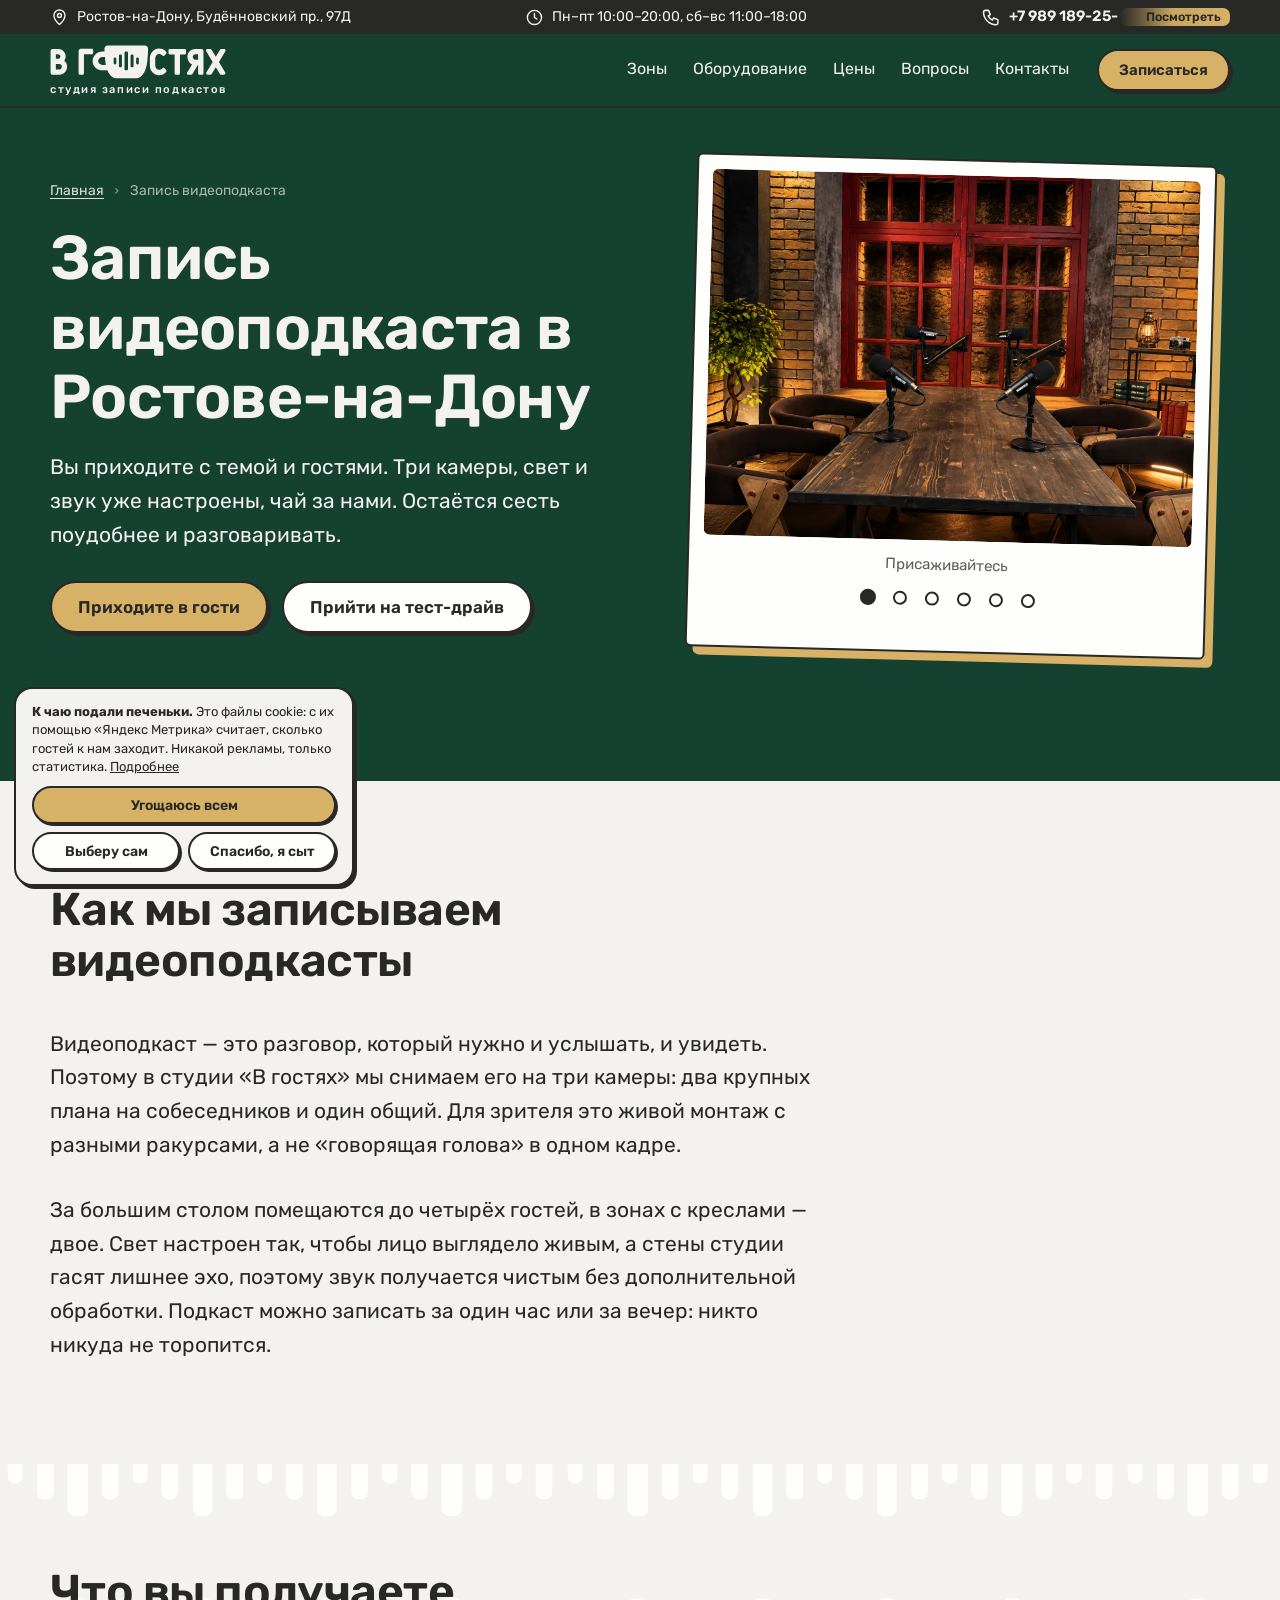
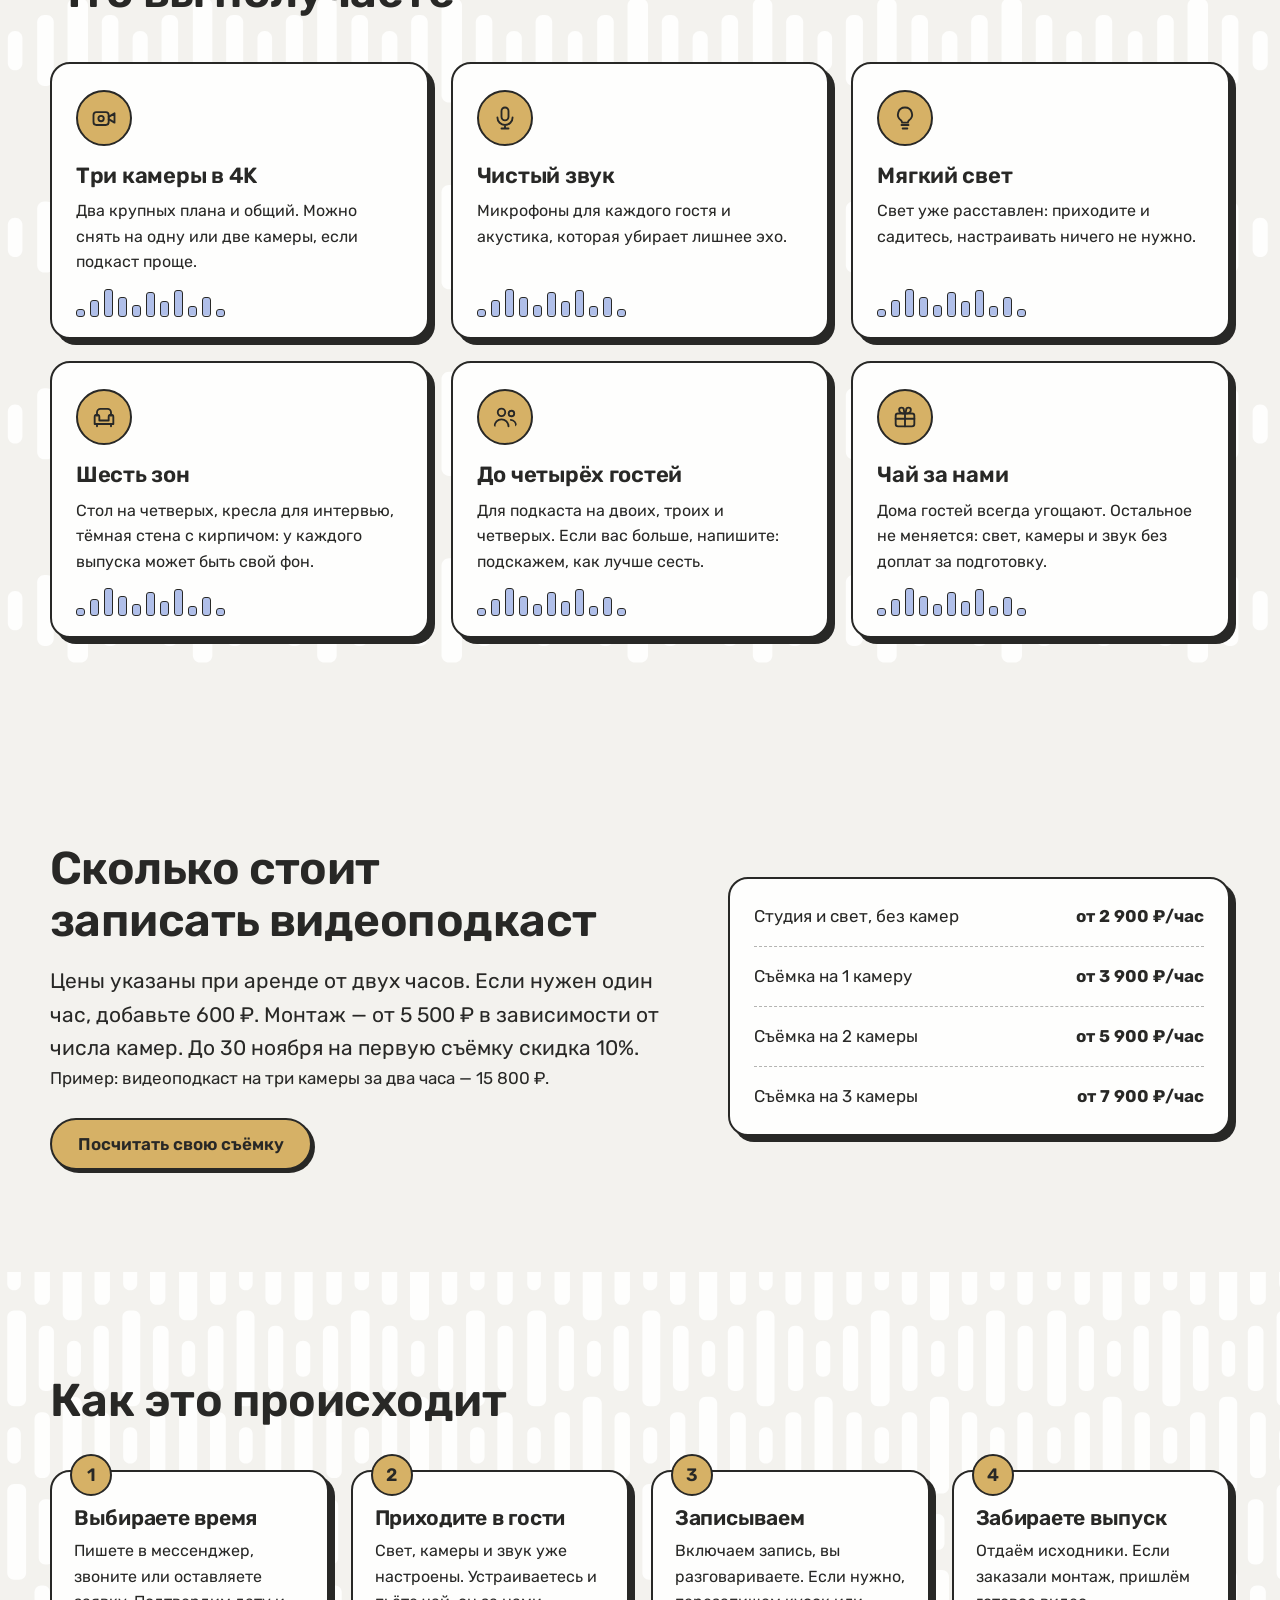
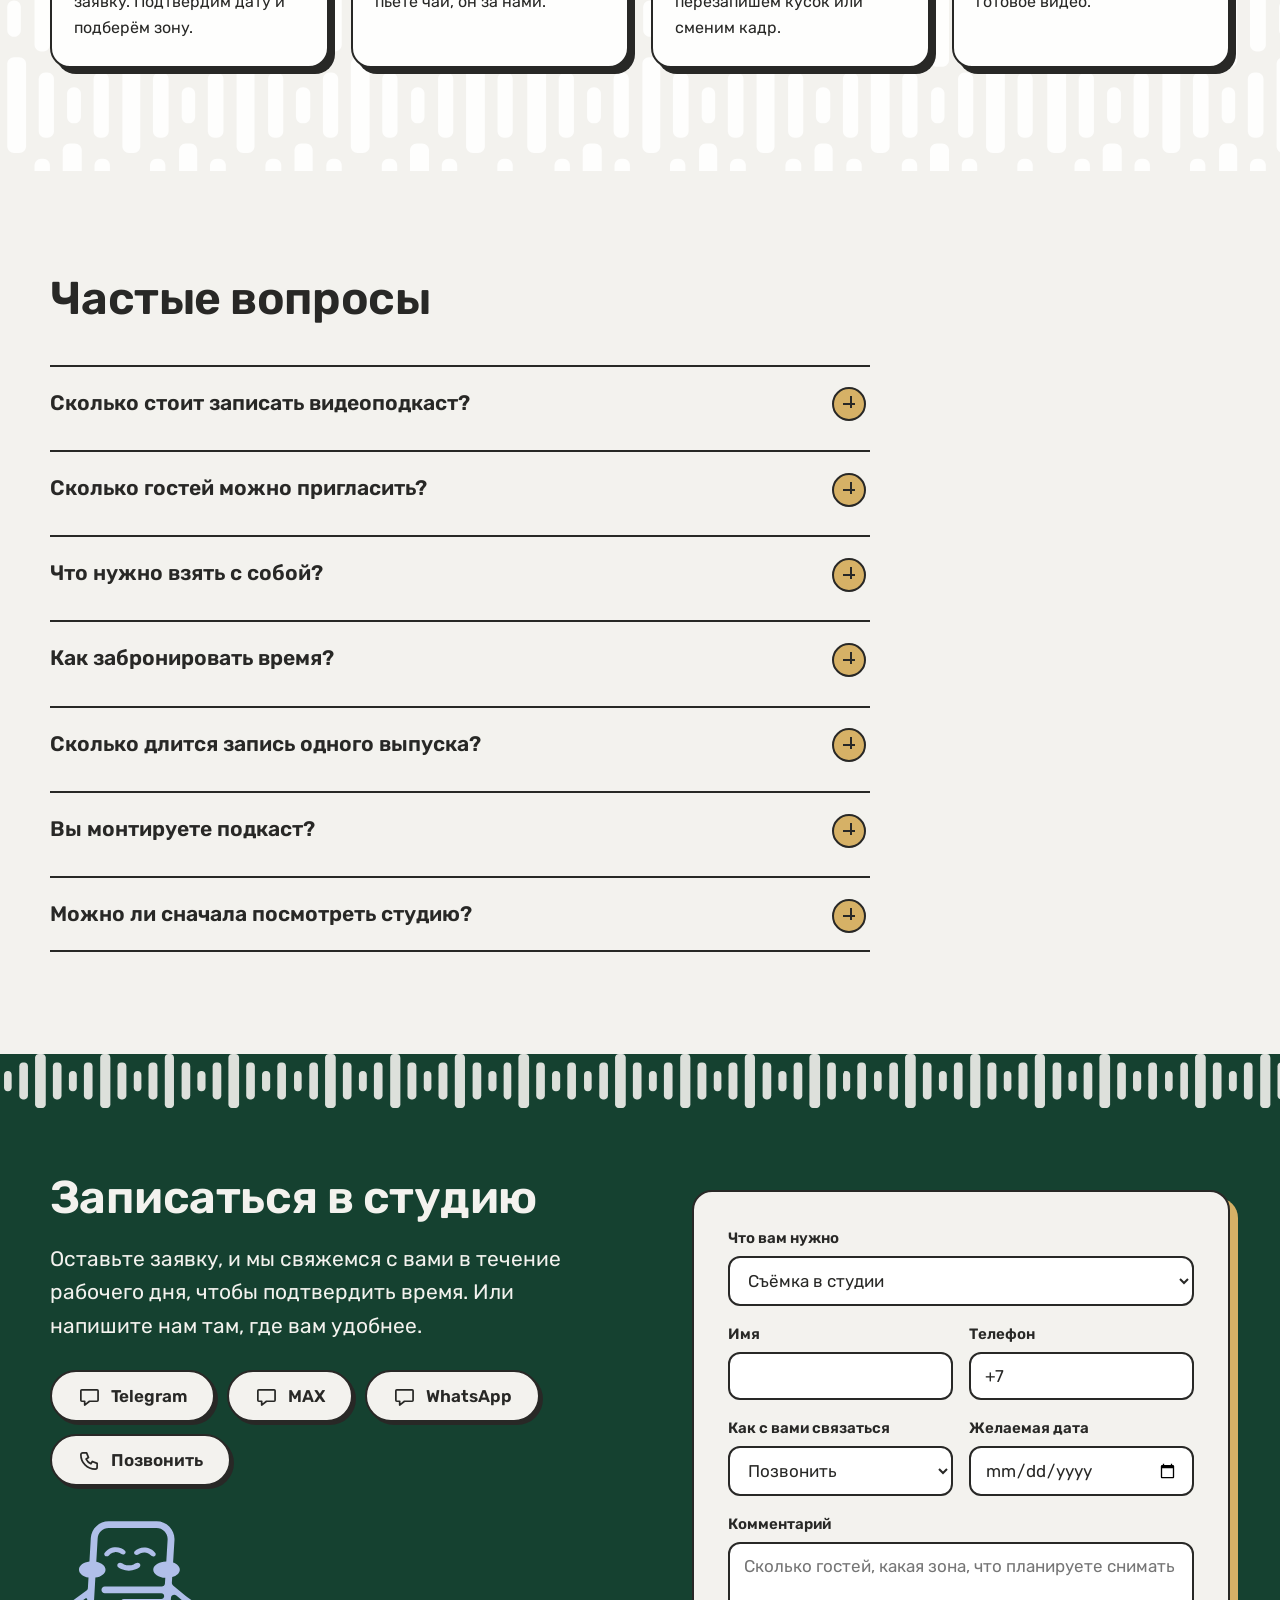
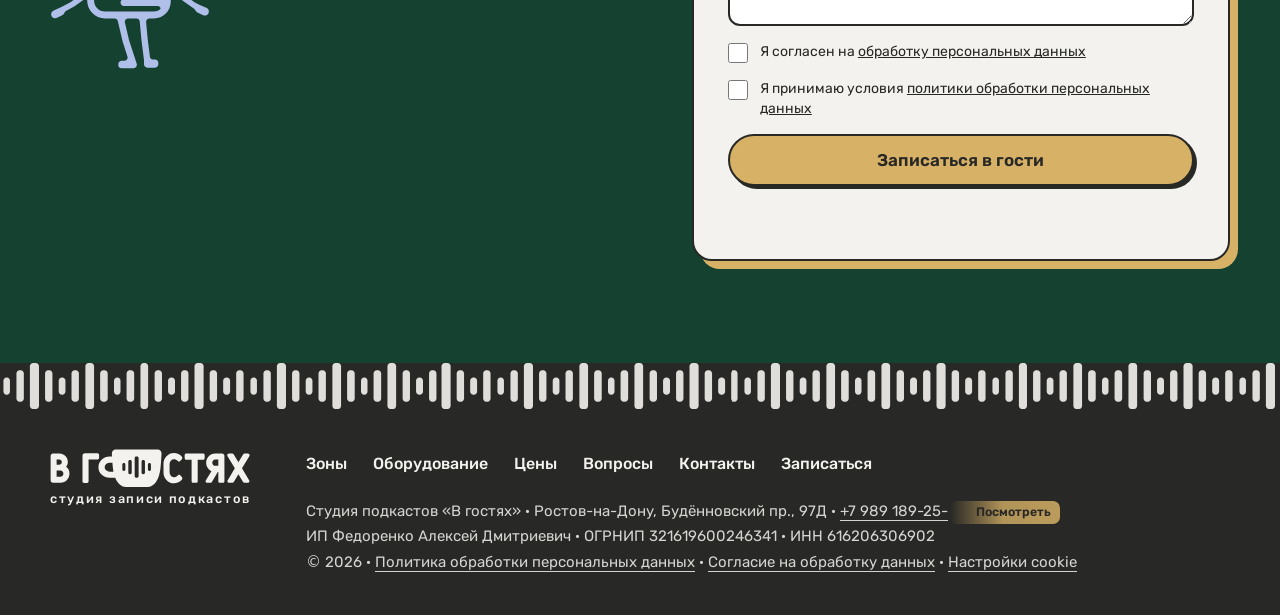
==== commit 279c8d30: "Галерея зон в шапке страницы, без верхних подзаголовков, эквалайзер в блоке «Что вы получаете», новы" ====
--- a/uslugi/videopodkast/index.html
+++ b/uslugi/videopodkast/index.html
@@ -24,7 +24,7 @@
 <link rel="preload" as="font" type="font/woff" href="/fonts/rubik-400.woff" crossorigin>
 <link rel="preload" as="font" type="font/woff" href="/fonts/rubik-600.woff" crossorigin>
 
-<link rel="stylesheet" href="/style.css?v=78fc806e">
+<link rel="stylesheet" href="/style.css?v=7c420eb2">
 <script>document.documentElement.className='js'</script>
 
 <script>window.PRICES={"cams": {"0": 2900, "1": 3900, "2": 5900, "3": 7900}, "oneHourExtra": 600, "reel": 1000, "montage": {"1": 5500, "2": 6500, "3": 8000}, "live": 5000, "discount": 0.1, "discountUntil": "2026-11-30"};</script>
@@ -61,7 +61,6 @@
 <section class="hero phero"><div class="w">
  <div>
   <nav class="crumbs" aria-label="Хлебные крошки"><ol><li><a href="/">Главная</a></li><li><span aria-current="page">Запись видеоподкаста</span></li></ol></nav>
-  <p class="eyebrow">Видеоподкаст в гостях</p>
   <h1>Запись видеоподкаста в Ростове-на-Дону</h1>
   <p class="lead">Вы приходите с темой и гостями. Три камеры, свет и звук уже настроены, чай за нами. Остаётся сесть поудобнее и разговаривать.</p>
   <div class="cta">
@@ -69,7 +68,7 @@
    <a class="btn" href="#zapis" data-intent="testdrive">Прийти на тест-драйв</a>
   </div>
  </div>
- <figure class="frame pframe"><img src="/img/studio-01.webp" width="1448" height="1086" alt="Студия подкастов в Ростове-на-Дону: большой деревянный стол на четверых у красных окон"><figcaption>Зона «Присаживайтесь»</figcaption></figure>
+ <figure class="frame pframe gal" data-gal><div class="gslides"><img src="/img/studio-01.webp" width="1448" height="1086" alt="Студия подкастов в Ростове-на-Дону: большой деревянный стол на четверых у красных окон" data-cap="Присаживайтесь" fetchpriority="high" class="on"><img src="/img/studio-04.webp" width="1448" height="1086" alt="Два жёлтых кресла и круглый столик с микрофонами для записи интервью" data-cap="Как дома" loading="lazy"><img src="/img/studio-07.webp" width="1448" height="1086" alt="Жёлтые кресла у красного окна с вечерней синей подсветкой" data-cap="Засиделись" loading="lazy"><img src="/img/studio-10.webp" width="1448" height="1086" alt="Два деревянных стула и круглый столик у красного окна с бирюзовой подсветкой" data-cap="Располагайтесь" loading="lazy"><img src="/img/studio-13.webp" width="1448" height="1086" alt="Стол из тёмного дерева и два микрофона на фоне тёмной стены с кирпичом" data-cap="Проходите" loading="lazy"><img src="/img/studio-16.webp" width="1448" height="1086" alt="Чёрный круглый столик, два кресла и цветная подсветка фона" data-cap="Допоздна" loading="lazy"></div><figcaption>Присаживайтесь</figcaption><div class="gdots"><button type="button" aria-label="Показать «Присаживайтесь»" aria-current="true"></button><button type="button" aria-label="Показать «Как дома»"></button><button type="button" aria-label="Показать «Засиделись»"></button><button type="button" aria-label="Показать «Располагайтесь»"></button><button type="button" aria-label="Показать «Проходите»"></button><button type="button" aria-label="Показать «Допоздна»"></button></div></figure>
 </div></section>
 
 <section class="pintro"><div class="w">
@@ -79,38 +78,33 @@
 
 <section class="who pwho"><div class="w">
  <h2>Что вы получаете</h2>
- <ul class="cards4 cards3"><li class="card"><svg class="ic" aria-hidden="true"><use href="#i-cam"/></svg><h3>Три камеры в 4K</h3><p>Два крупных плана и общий. Можно снять на одну или две камеры, если подкаст проще.</p></li><li class="card"><svg class="ic" aria-hidden="true"><use href="#i-mic"/></svg><h3>Чистый звук</h3><p>Микрофоны для каждого гостя и акустика, которая убирает лишнее эхо.</p></li><li class="card"><svg class="ic" aria-hidden="true"><use href="#i-light"/></svg><h3>Мягкий свет</h3><p>Свет уже расставлен: приходите и садитесь, настраивать ничего не нужно.</p></li><li class="card"><svg class="ic" aria-hidden="true"><use href="#i-sofa"/></svg><h3>Шесть зон</h3><p>Стол на четверых, кресла для интервью, тёмная стена с кирпичом: у каждого выпуска может быть свой фон.</p></li><li class="card"><svg class="ic" aria-hidden="true"><use href="#i-users"/></svg><h3>До четырёх гостей</h3><p>Для подкаста на двоих, троих и четверых. Если вас больше, напишите: подскажем, как лучше сесть.</p></li><li class="card"><svg class="ic" aria-hidden="true"><use href="#i-gift"/></svg><h3>Чай за нами</h3><p>Дома гостей всегда угощают. Остальное не меняется: свет, камеры и звук без доплат за подготовку.</p></li></ul>
+ <ul class="cards4 cards3"><li class="card"><svg class="ic" aria-hidden="true"><use href="#i-cam"/></svg><h3>Три камеры в 4K</h3><p>Два крупных плана и общий. Можно снять на одну или две камеры, если подкаст проще.</p><span class="eqb" aria-hidden="true"><i></i><i></i><i></i><i></i><i></i><i></i><i></i><i></i><i></i><i></i><i></i></span></li><li class="card"><svg class="ic" aria-hidden="true"><use href="#i-mic"/></svg><h3>Чистый звук</h3><p>Микрофоны для каждого гостя и акустика, которая убирает лишнее эхо.</p><span class="eqb" aria-hidden="true"><i></i><i></i><i></i><i></i><i></i><i></i><i></i><i></i><i></i><i></i><i></i></span></li><li class="card"><svg class="ic" aria-hidden="true"><use href="#i-light"/></svg><h3>Мягкий свет</h3><p>Свет уже расставлен: приходите и садитесь, настраивать ничего не нужно.</p><span class="eqb" aria-hidden="true"><i></i><i></i><i></i><i></i><i></i><i></i><i></i><i></i><i></i><i></i><i></i></span></li><li class="card"><svg class="ic" aria-hidden="true"><use href="#i-sofa"/></svg><h3>Шесть зон</h3><p>Стол на четверых, кресла для интервью, тёмная стена с кирпичом: у каждого выпуска может быть свой фон.</p><span class="eqb" aria-hidden="true"><i></i><i></i><i></i><i></i><i></i><i></i><i></i><i></i><i></i><i></i><i></i></span></li><li class="card"><svg class="ic" aria-hidden="true"><use href="#i-users"/></svg><h3>До четырёх гостей</h3><p>Для подкаста на двоих, троих и четверых. Если вас больше, напишите: подскажем, как лучше сесть.</p><span class="eqb" aria-hidden="true"><i></i><i></i><i></i><i></i><i></i><i></i><i></i><i></i><i></i><i></i><i></i></span></li><li class="card"><svg class="ic" aria-hidden="true"><use href="#i-gift"/></svg><h3>Чай за нами</h3><p>Дома гостей всегда угощают. Остальное не меняется: свет, камеры и звук без доплат за подготовку.</p><span class="eqb" aria-hidden="true"><i></i><i></i><i></i><i></i><i></i><i></i><i></i><i></i><i></i><i></i><i></i></span></li></ul>
 </div></section>
 
 <section class="pprice"><div class="w two">
  <div>
-  <p class="eyebrow">Цены</p>
   <h2>Сколько стоит записать видеоподкаст</h2>
-  <p class="lead">Цены указаны при аренде от двух часов. Если нужен один час, добавьте 600 ₽. Монтаж — от 5 500 ₽ в зависимости от числа камер. Подкаст на три камеры за два часа — 15 800 ₽. До 30 ноября на первую съёмку скидка 10%.</p>
+  <p class="lead">Цены указаны при аренде от двух часов. Если нужен один час, добавьте 600 ₽. Монтаж — от 5 500 ₽ в зависимости от числа камер. До 30 ноября на первую съёмку скидка 10%.</p>
+  <p class="pexample">Пример: видеоподкаст на три камеры за два часа — 15 800 ₽.</p>
   <p><a class="btn b-sand" href="/#ceny">Посчитать свою съёмку</a></p>
  </div>
  <ul class="card plist"><li><span>Студия и свет, без камер</span><b>от 2 900 ₽/час</b></li><li><span>Съёмка на 1 камеру</span><b>от 3 900 ₽/час</b></li><li><span>Съёмка на 2 камеры</span><b>от 5 900 ₽/час</b></li><li><span>Съёмка на 3 камеры</span><b>от 7 900 ₽/час</b></li></ul>
 </div></section>
 
 <section class="how"><div class="w">
- <p class="eyebrow">Как проходит визит</p>
  <h2>Как это происходит</h2>
  <ol class="steps"><li class="card"><h3>Выбираете время</h3><p>Пишете в мессенджер, звоните или оставляете заявку. Подтвердим дату и подберём зону.</p></li><li class="card"><h3>Приходите в гости</h3><p>Свет, камеры и звук уже настроены. Устраиваетесь и пьёте чай, он за нами.</p></li><li class="card"><h3>Записываем</h3><p>Включаем запись, вы разговариваете. Если нужно, перезапишем кусок или сменим кадр.</p></li><li class="card"><h3>Забираете выпуск</h3><p>Отдаём исходники. Если заказали монтаж, пришлём готовое видео.</p></li></ol>
 </div></section>
 
 <section class="faq"><div class="w">
  <h2>Частые вопросы</h2>
- <div class="faqlist"><details><summary>Сколько человек можно посадить за стол?</summary><p>За большим столом — до четырёх гостей. В зонах с креслами удобно вдвоём. Если вас больше, напишите нам, и мы подскажем, как организовать съёмку.</p></details><details><summary>Нужно ли приходить со своим оборудованием?</summary><p>Нет. Камеры, микрофоны и свет уже в студии. Приходите с темой и гостями, остальное мы настроим заранее.</p></details><details><summary>Сколько длится запись одного выпуска?</summary><p>Столько, сколько нужно. Самый частый вариант — два часа: можно спокойно записать выпуск и сделать паузу на чай. Минимальная аренда — час.</p></details><details><summary>Вы монтируете подкаст?</summary><p>Да, монтаж можно заказать вместе с записью: от 5 500 ₽ в зависимости от числа камер. Если монтируете сами, мы отдадим исходники.</p></details><details><summary>Можно ли сначала посмотреть студию?</summary><p>Да. Приходите на тест-драйв: 30 минут бесплатно, покажем зоны и дадим сесть за микрофоны.</p></details></div>
+ <div class="faqlist"><details><summary>Сколько стоит записать видеоподкаст?</summary><p>Аренда студии от 2 900 ₽ в час, съёмка на одну камеру от 3 900 ₽, на две от 5 900 ₽, на три от 7 900 ₽. Цены указаны при аренде от двух часов, за один час добавьте 600 ₽. Монтаж оплачивается отдельно.</p></details><details><summary>Сколько гостей можно пригласить?</summary><p>За большим столом до четырёх человек, в зонах с креслами удобно вдвоём. Если вас больше, напишите, и мы подскажем, как организовать съёмку.</p></details><details><summary>Что нужно взять с собой?</summary><p>Ничего обязательного. Камеры, микрофоны и свет уже в студии, чай тоже за нами. Приходите с темой, планом выпуска и гостями.</p></details><details><summary>Как забронировать время?</summary><p>Оставьте заявку на сайте, позвоните или напишите в мессенджер. Мы подтвердим дату и подберём подходящую зону. Студия работает с 10 до 20 по будням, вечером и ночью по договорённости.</p></details><details><summary>Сколько длится запись одного выпуска?</summary><p>Столько, сколько нужно. Самый частый вариант — два часа: можно спокойно записать выпуск и сделать паузу на чай. Минимальная аренда — час.</p></details><details><summary>Вы монтируете подкаст?</summary><p>Да, монтаж можно заказать вместе с записью: от 5 500 ₽ в зависимости от числа камер. Если монтируете сами, мы отдадим исходники.</p></details><details><summary>Можно ли сначала посмотреть студию?</summary><p>Да. Приходите на тест-драйв: 30 минут бесплатно, покажем зоны и дадим сесть за микрофоны.</p></details></div>
 </div></section>
 
-<section class="prel"><div class="w">
- <h2>Другие услуги студии</h2>
- <div class="relgrid"></div>
-</div></section>
+
 
 <section class="book" id="zapis"><div class="sep sep-p" aria-hidden="true"></div><div class="w two">
  <div>
-  <p class="eyebrow">Приходите в гости</p>
   <h2>Записаться в студию</h2>
   <p class="lead">Оставьте заявку, и мы свяжемся с вами в течение рабочего дня, чтобы подтвердить время. Или напишите нам там, где вам удобнее.</p>
   <div class="msgr">
@@ -168,6 +162,6 @@
 <div class="ck-set" id="ckset" hidden><label class="cb"><input type="checkbox" checked disabled><span>Необходимые<small>Нужны, чтобы сайт и форма работали. Отключить нельзя.</small></span></label><label class="cb"><input type="checkbox" id="ckstat"><span>Статистика<small>«Яндекс Метрика»: считает посещения и показывает, как пользуются сайтом.</small></span></label></div>
 <div class="ck-btns"><button class="btn" id="ckall" type="button">Угощаюсь всем</button><button class="btn b-w" id="cksel" type="button">Выберу сам</button><button class="btn b-w" id="cknone" type="button">Спасибо, я сыт</button></div>
 </div>
-<script src="/main.js?v=d137352c" defer></script>
+<script src="/main.js?v=dd1b3cd7" defer></script>
 </body>
 </html>
--- a/style.css
+++ b/style.css
@@ -412,3 +412,26 @@
 .fnav-s span{opacity:.7;margin-right:6px}
 .pframe figcaption{color:var(--umb)}
 .pprice p:last-child{margin-top:26px}
+
+/* галерея зон в шапке страницы услуги */
+.gal .gslides{position:relative;aspect-ratio:1448/1086;overflow:hidden;border-radius:inherit;background:var(--pamp)}
+.gal .gslides img{position:absolute;inset:0;width:100%;height:100%;object-fit:cover;opacity:0;transition:opacity .7s ease}
+.gal .gslides img.on{opacity:1}
+.gal figcaption{min-height:1.4em}
+.gdots{display:flex;justify-content:center;gap:4px;margin-top:6px}
+.gdots button{width:28px;height:28px;border:0;background:none;padding:0;cursor:pointer;position:relative}
+.gdots button:before{content:"";position:absolute;left:50%;top:50%;width:10px;height:10px;margin:-5px 0 0 -5px;border-radius:50%;border:2px solid var(--umb);background:transparent;transition:background .2s,transform .2s}
+.gdots button[aria-current="true"]:before{background:var(--umb);transform:scale(1.15)}
+.gdots button:focus-visible{outline:2px solid var(--em);outline-offset:1px;border-radius:50%}
+@media(prefers-reduced-motion:reduce){.gal .gslides img{transition:none}}
+
+/* «Что вы получаете»: эквалайзер заполняется голубым, когда блок появляется на экране */
+.pwho .cards4 li{position:relative;overflow:hidden;padding-bottom:62px}
+.eqb{position:absolute;left:24px;right:24px;bottom:20px;height:28px;display:flex;align-items:flex-end;gap:5px}
+.eqb i{flex:1;max-width:9px;border-radius:3px;border:1.5px solid var(--umb);background:linear-gradient(var(--lav),var(--lav)) 0 100%/100% 0 no-repeat,#fff;transition:background-size .9s cubic-bezier(.3,.7,.3,1)}
+.pwho.in .eqb i{background-size:100% 100%}
+.eqb i:nth-child(1){height:30%}.eqb i:nth-child(2){height:62%}.eqb i:nth-child(3){height:100%}.eqb i:nth-child(4){height:72%}.eqb i:nth-child(5){height:44%}.eqb i:nth-child(6){height:88%}.eqb i:nth-child(7){height:56%}.eqb i:nth-child(8){height:96%}.eqb i:nth-child(9){height:38%}.eqb i:nth-child(10){height:70%}.eqb i:nth-child(11){height:28%}
+.eqb i:nth-child(2){transition-delay:.06s}.eqb i:nth-child(3){transition-delay:.12s}.eqb i:nth-child(4){transition-delay:.18s}.eqb i:nth-child(5){transition-delay:.24s}.eqb i:nth-child(6){transition-delay:.3s}.eqb i:nth-child(7){transition-delay:.36s}.eqb i:nth-child(8){transition-delay:.42s}.eqb i:nth-child(9){transition-delay:.48s}.eqb i:nth-child(10){transition-delay:.54s}.eqb i:nth-child(11){transition-delay:.6s}
+@media(prefers-reduced-motion:reduce){.eqb i{background-size:100% 100%;transition:none}}
+.pexample{font-size:17px;margin:0 0 18px;color:var(--umb)}
+.pframe.gal{width:100%}
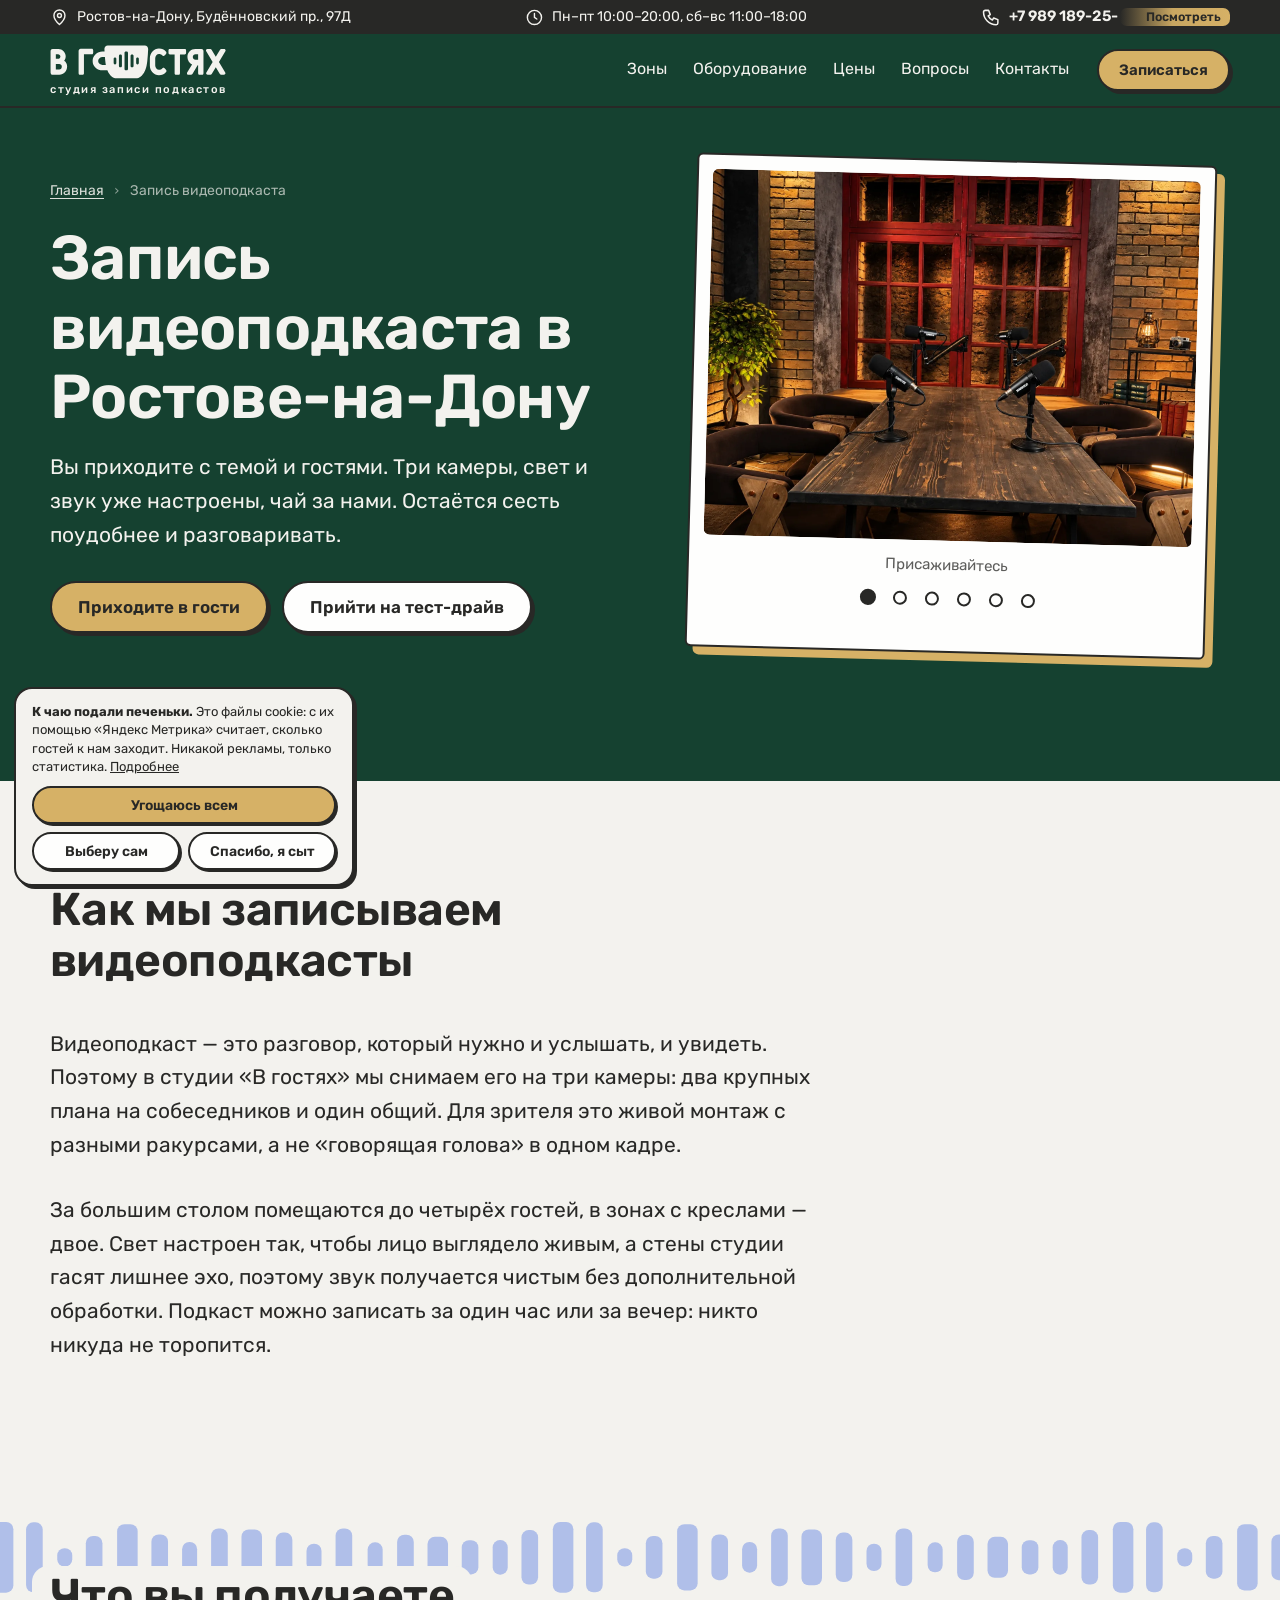
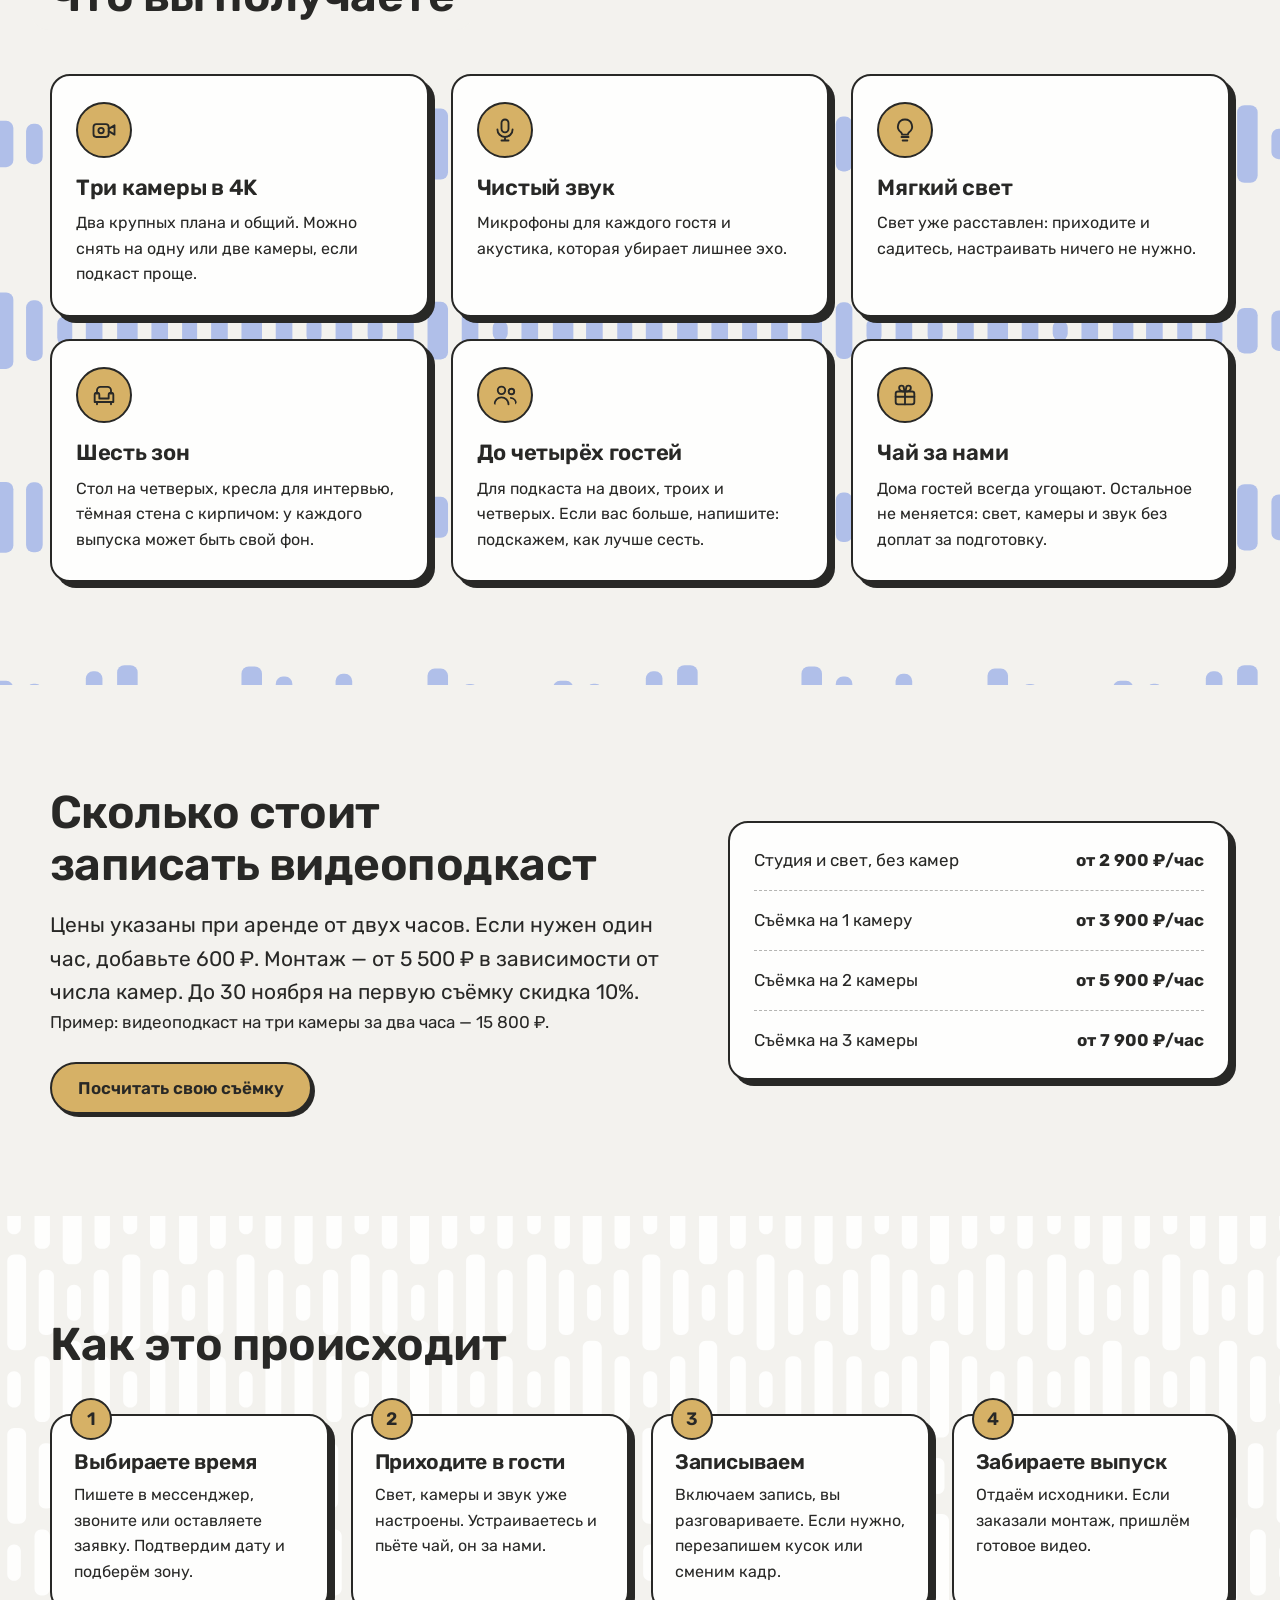
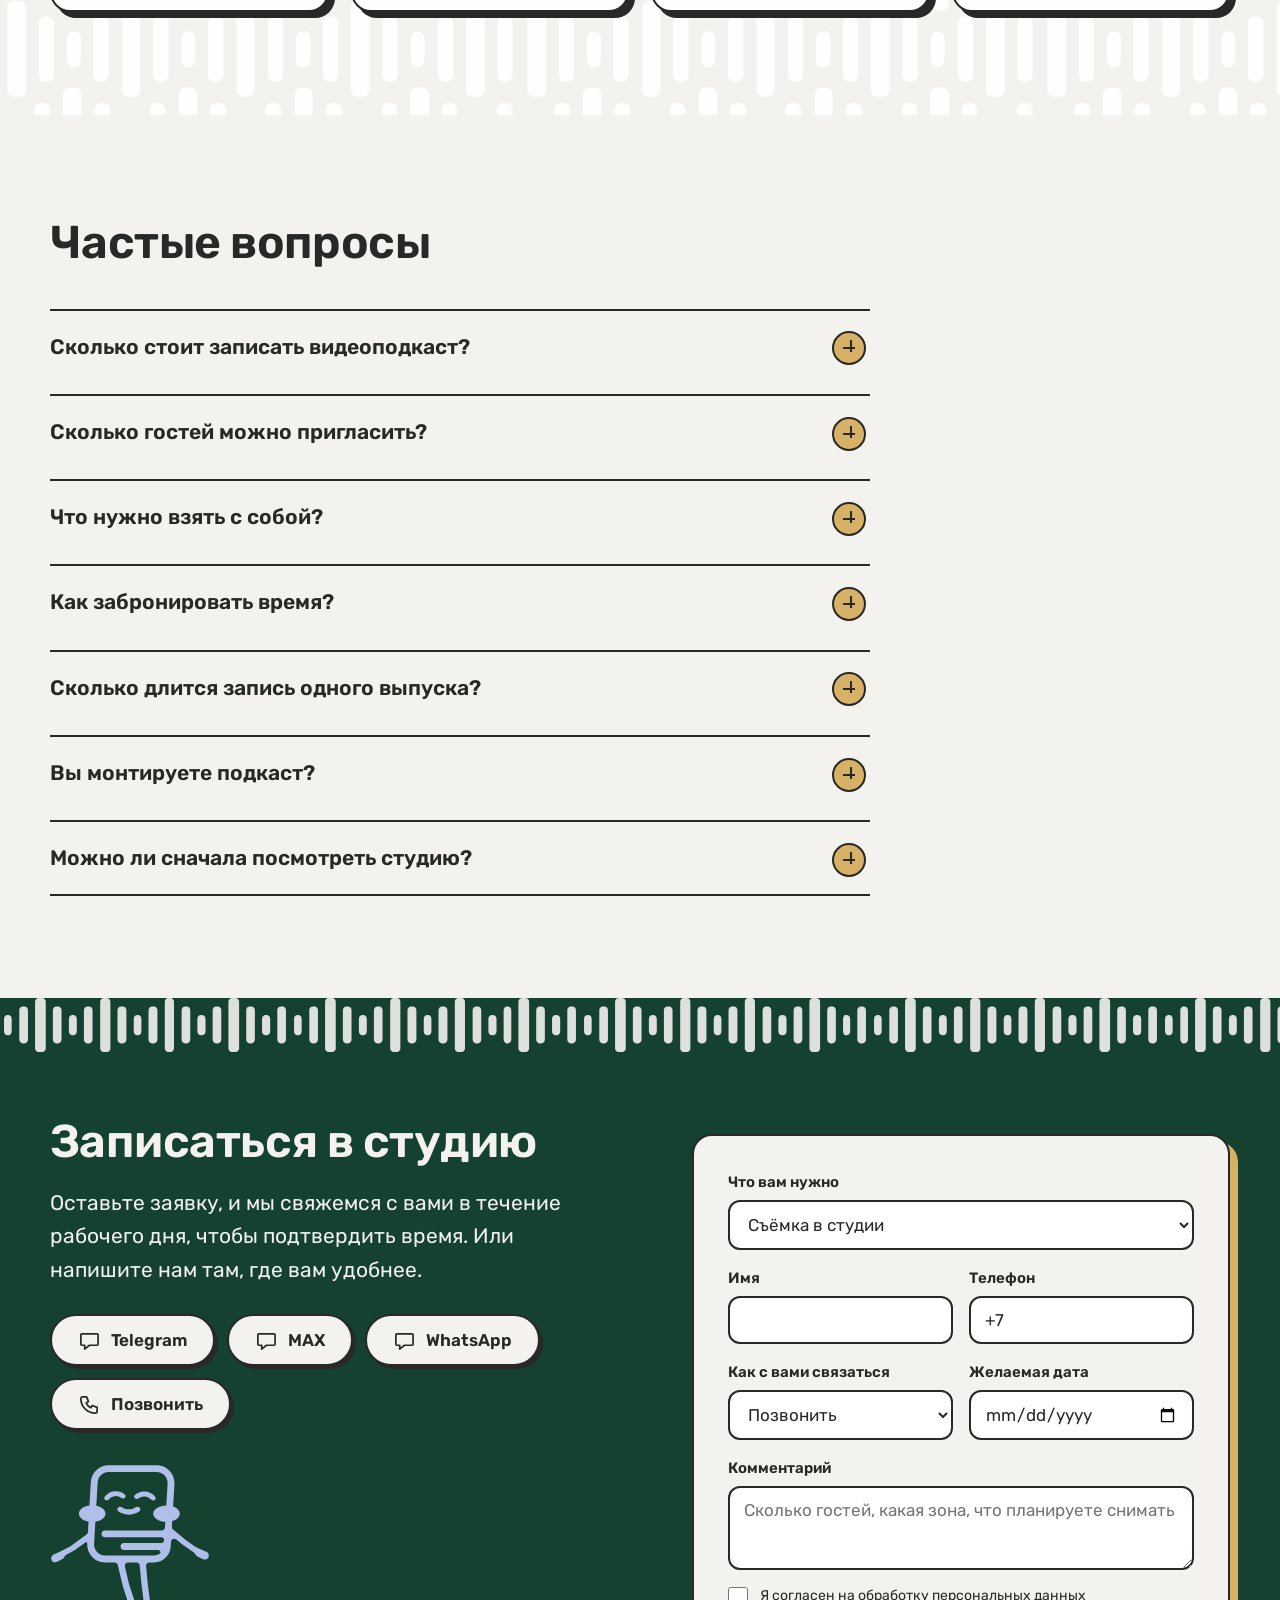
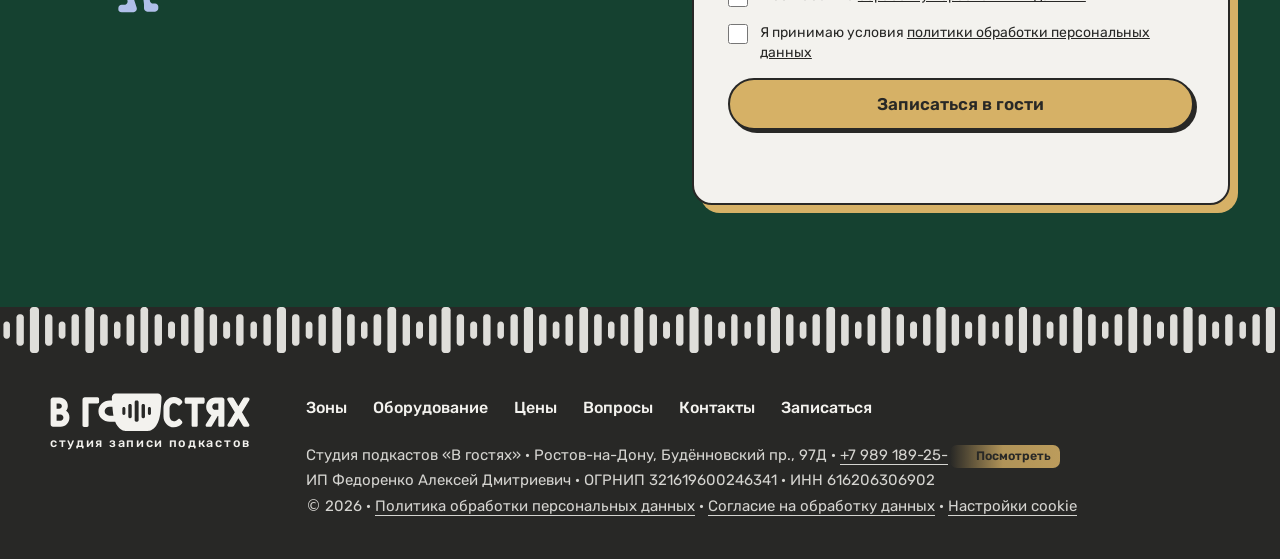
==== commit 79186380: "Анимированный фон-эквалайзер в блоке «Что вы получаете» из паттерна бренда Co-Authored-By: Claude So" ====
--- a/uslugi/videopodkast/index.html
+++ b/uslugi/videopodkast/index.html
@@ -24,7 +24,7 @@
 <link rel="preload" as="font" type="font/woff" href="/fonts/rubik-400.woff" crossorigin>
 <link rel="preload" as="font" type="font/woff" href="/fonts/rubik-600.woff" crossorigin>
 
-<link rel="stylesheet" href="/style.css?v=7c420eb2">
+<link rel="stylesheet" href="/style.css?v=277206a1">
 <script>document.documentElement.className='js'</script>
 
 <script>window.PRICES={"cams": {"0": 2900, "1": 3900, "2": 5900, "3": 7900}, "oneHourExtra": 600, "reel": 1000, "montage": {"1": 5500, "2": 6500, "3": 8000}, "live": 5000, "discount": 0.1, "discountUntil": "2026-11-30"};</script>
@@ -78,7 +78,7 @@
 
 <section class="who pwho"><div class="w">
  <h2>Что вы получаете</h2>
- <ul class="cards4 cards3"><li class="card"><svg class="ic" aria-hidden="true"><use href="#i-cam"/></svg><h3>Три камеры в 4K</h3><p>Два крупных плана и общий. Можно снять на одну или две камеры, если подкаст проще.</p><span class="eqb" aria-hidden="true"><i></i><i></i><i></i><i></i><i></i><i></i><i></i><i></i><i></i><i></i><i></i></span></li><li class="card"><svg class="ic" aria-hidden="true"><use href="#i-mic"/></svg><h3>Чистый звук</h3><p>Микрофоны для каждого гостя и акустика, которая убирает лишнее эхо.</p><span class="eqb" aria-hidden="true"><i></i><i></i><i></i><i></i><i></i><i></i><i></i><i></i><i></i><i></i><i></i></span></li><li class="card"><svg class="ic" aria-hidden="true"><use href="#i-light"/></svg><h3>Мягкий свет</h3><p>Свет уже расставлен: приходите и садитесь, настраивать ничего не нужно.</p><span class="eqb" aria-hidden="true"><i></i><i></i><i></i><i></i><i></i><i></i><i></i><i></i><i></i><i></i><i></i></span></li><li class="card"><svg class="ic" aria-hidden="true"><use href="#i-sofa"/></svg><h3>Шесть зон</h3><p>Стол на четверых, кресла для интервью, тёмная стена с кирпичом: у каждого выпуска может быть свой фон.</p><span class="eqb" aria-hidden="true"><i></i><i></i><i></i><i></i><i></i><i></i><i></i><i></i><i></i><i></i><i></i></span></li><li class="card"><svg class="ic" aria-hidden="true"><use href="#i-users"/></svg><h3>До четырёх гостей</h3><p>Для подкаста на двоих, троих и четверых. Если вас больше, напишите: подскажем, как лучше сесть.</p><span class="eqb" aria-hidden="true"><i></i><i></i><i></i><i></i><i></i><i></i><i></i><i></i><i></i><i></i><i></i></span></li><li class="card"><svg class="ic" aria-hidden="true"><use href="#i-gift"/></svg><h3>Чай за нами</h3><p>Дома гостей всегда угощают. Остальное не меняется: свет, камеры и звук без доплат за подготовку.</p><span class="eqb" aria-hidden="true"><i></i><i></i><i></i><i></i><i></i><i></i><i></i><i></i><i></i><i></i><i></i></span></li></ul>
+ <ul class="cards4 cards3"><li class="card"><svg class="ic" aria-hidden="true"><use href="#i-cam"/></svg><h3>Три камеры в 4K</h3><p>Два крупных плана и общий. Можно снять на одну или две камеры, если подкаст проще.</p></li><li class="card"><svg class="ic" aria-hidden="true"><use href="#i-mic"/></svg><h3>Чистый звук</h3><p>Микрофоны для каждого гостя и акустика, которая убирает лишнее эхо.</p></li><li class="card"><svg class="ic" aria-hidden="true"><use href="#i-light"/></svg><h3>Мягкий свет</h3><p>Свет уже расставлен: приходите и садитесь, настраивать ничего не нужно.</p></li><li class="card"><svg class="ic" aria-hidden="true"><use href="#i-sofa"/></svg><h3>Шесть зон</h3><p>Стол на четверых, кресла для интервью, тёмная стена с кирпичом: у каждого выпуска может быть свой фон.</p></li><li class="card"><svg class="ic" aria-hidden="true"><use href="#i-users"/></svg><h3>До четырёх гостей</h3><p>Для подкаста на двоих, троих и четверых. Если вас больше, напишите: подскажем, как лучше сесть.</p></li><li class="card"><svg class="ic" aria-hidden="true"><use href="#i-gift"/></svg><h3>Чай за нами</h3><p>Дома гостей всегда угощают. Остальное не меняется: свет, камеры и звук без доплат за подготовку.</p></li></ul>
 </div></section>
 
 <section class="pprice"><div class="w two">
@@ -162,6 +162,6 @@
 <div class="ck-set" id="ckset" hidden><label class="cb"><input type="checkbox" checked disabled><span>Необходимые<small>Нужны, чтобы сайт и форма работали. Отключить нельзя.</small></span></label><label class="cb"><input type="checkbox" id="ckstat"><span>Статистика<small>«Яндекс Метрика»: считает посещения и показывает, как пользуются сайтом.</small></span></label></div>
 <div class="ck-btns"><button class="btn" id="ckall" type="button">Угощаюсь всем</button><button class="btn b-w" id="cksel" type="button">Выберу сам</button><button class="btn b-w" id="cknone" type="button">Спасибо, я сыт</button></div>
 </div>
-<script src="/main.js?v=dd1b3cd7" defer></script>
+<script src="/main.js?v=1f3a2cfb" defer></script>
 </body>
 </html>
--- a/style.css
+++ b/style.css
@@ -425,13 +425,9 @@
 .gdots button:focus-visible{outline:2px solid var(--em);outline-offset:1px;border-radius:50%}
 @media(prefers-reduced-motion:reduce){.gal .gslides img{transition:none}}
 
-/* «Что вы получаете»: эквалайзер заполняется голубым, когда блок появляется на экране */
-.pwho .cards4 li{position:relative;overflow:hidden;padding-bottom:62px}
-.eqb{position:absolute;left:24px;right:24px;bottom:20px;height:28px;display:flex;align-items:flex-end;gap:5px}
-.eqb i{flex:1;max-width:9px;border-radius:3px;border:1.5px solid var(--umb);background:linear-gradient(var(--lav),var(--lav)) 0 100%/100% 0 no-repeat,#fff;transition:background-size .9s cubic-bezier(.3,.7,.3,1)}
-.pwho.in .eqb i{background-size:100% 100%}
-.eqb i:nth-child(1){height:30%}.eqb i:nth-child(2){height:62%}.eqb i:nth-child(3){height:100%}.eqb i:nth-child(4){height:72%}.eqb i:nth-child(5){height:44%}.eqb i:nth-child(6){height:88%}.eqb i:nth-child(7){height:56%}.eqb i:nth-child(8){height:96%}.eqb i:nth-child(9){height:38%}.eqb i:nth-child(10){height:70%}.eqb i:nth-child(11){height:28%}
-.eqb i:nth-child(2){transition-delay:.06s}.eqb i:nth-child(3){transition-delay:.12s}.eqb i:nth-child(4){transition-delay:.18s}.eqb i:nth-child(5){transition-delay:.24s}.eqb i:nth-child(6){transition-delay:.3s}.eqb i:nth-child(7){transition-delay:.36s}.eqb i:nth-child(8){transition-delay:.42s}.eqb i:nth-child(9){transition-delay:.48s}.eqb i:nth-child(10){transition-delay:.54s}.eqb i:nth-child(11){transition-delay:.6s}
-@media(prefers-reduced-motion:reduce){.eqb i{background-size:100% 100%;transition:none}}
+/* «Что вы получаете»: фон — паттерн-эквалайзер, столбики плавно меняют высоту (SVG с анимацией) */
+.pwho{background:var(--pamp) url(assets/eq-wave.svg) 50% 0/560px}
+@media(prefers-reduced-motion:reduce){.pwho{background-image:url(assets/eq-wave-static.svg)}}
 .pexample{font-size:17px;margin:0 0 18px;color:var(--umb)}
 .pframe.gal{width:100%}
+.pwho h2{display:inline-block;background:var(--pamp);padding:4px 18px 8px;margin-left:-18px;border-radius:16px;position:relative}
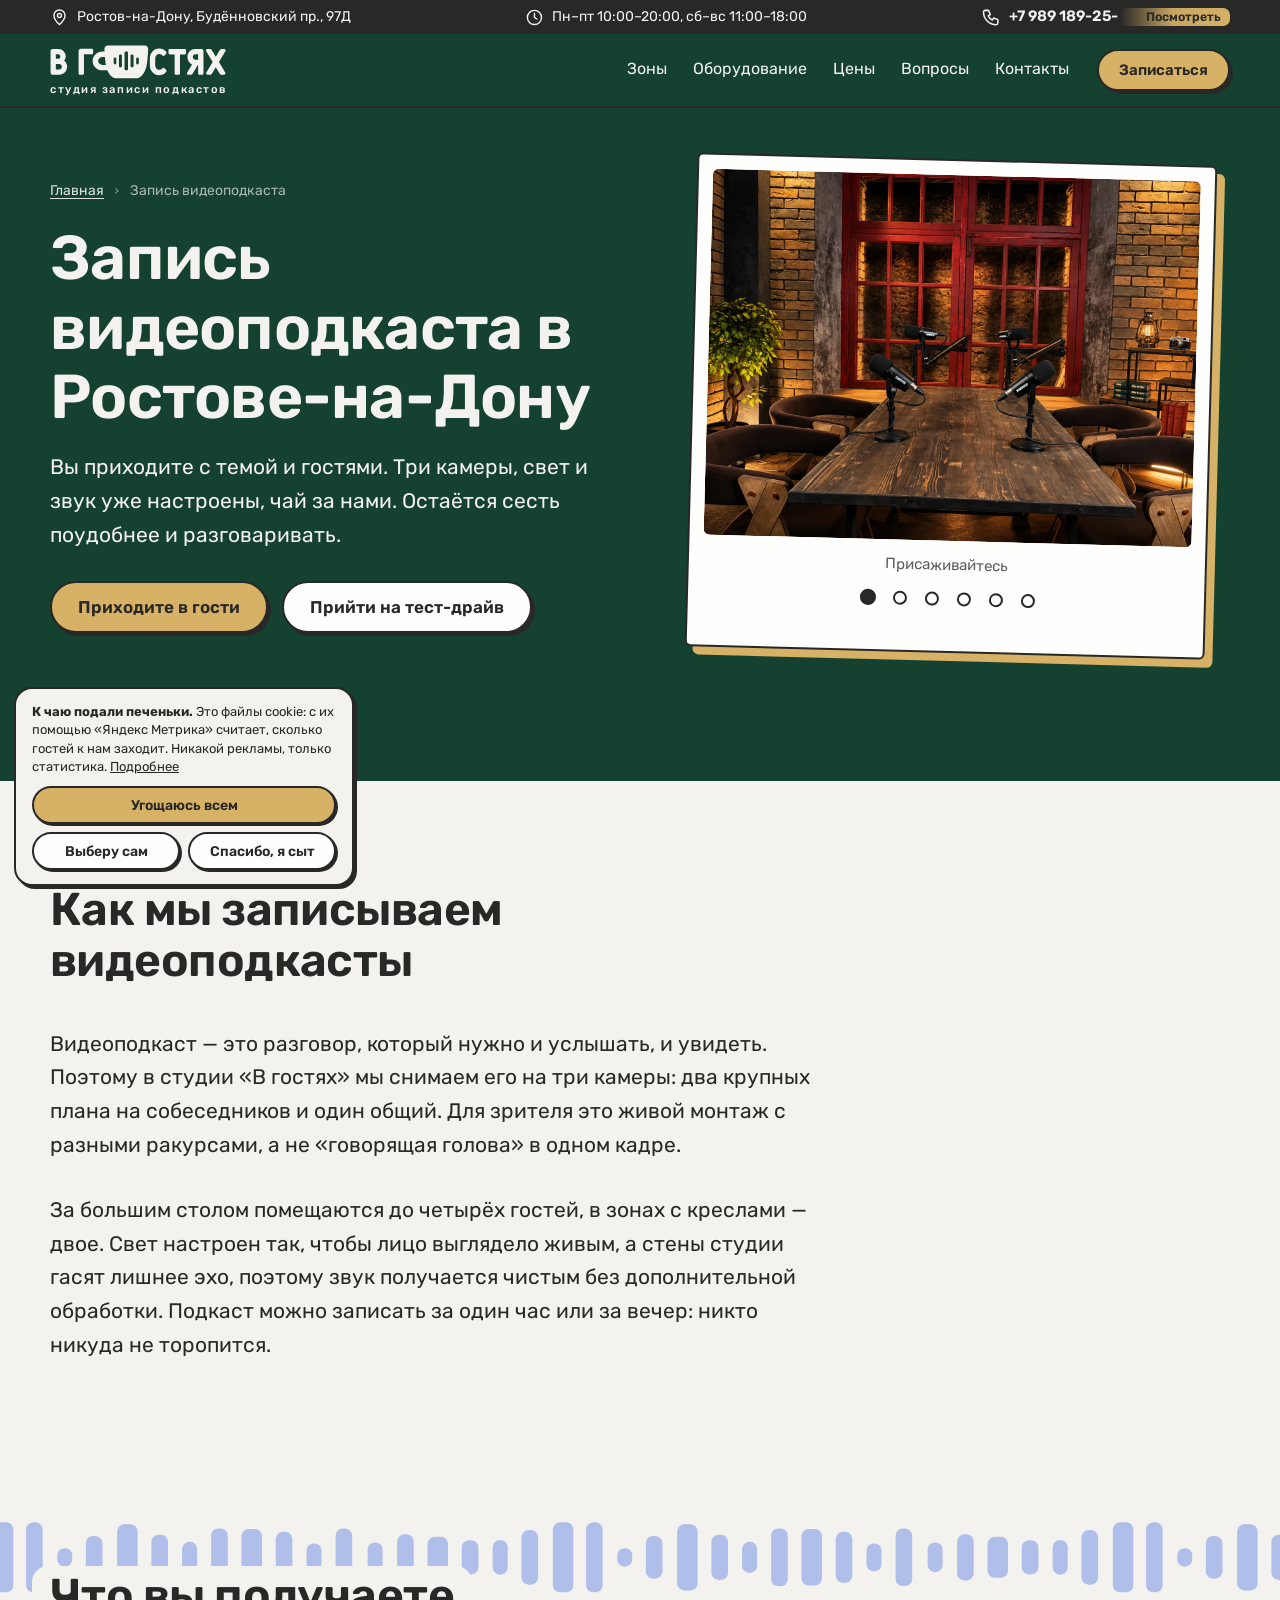
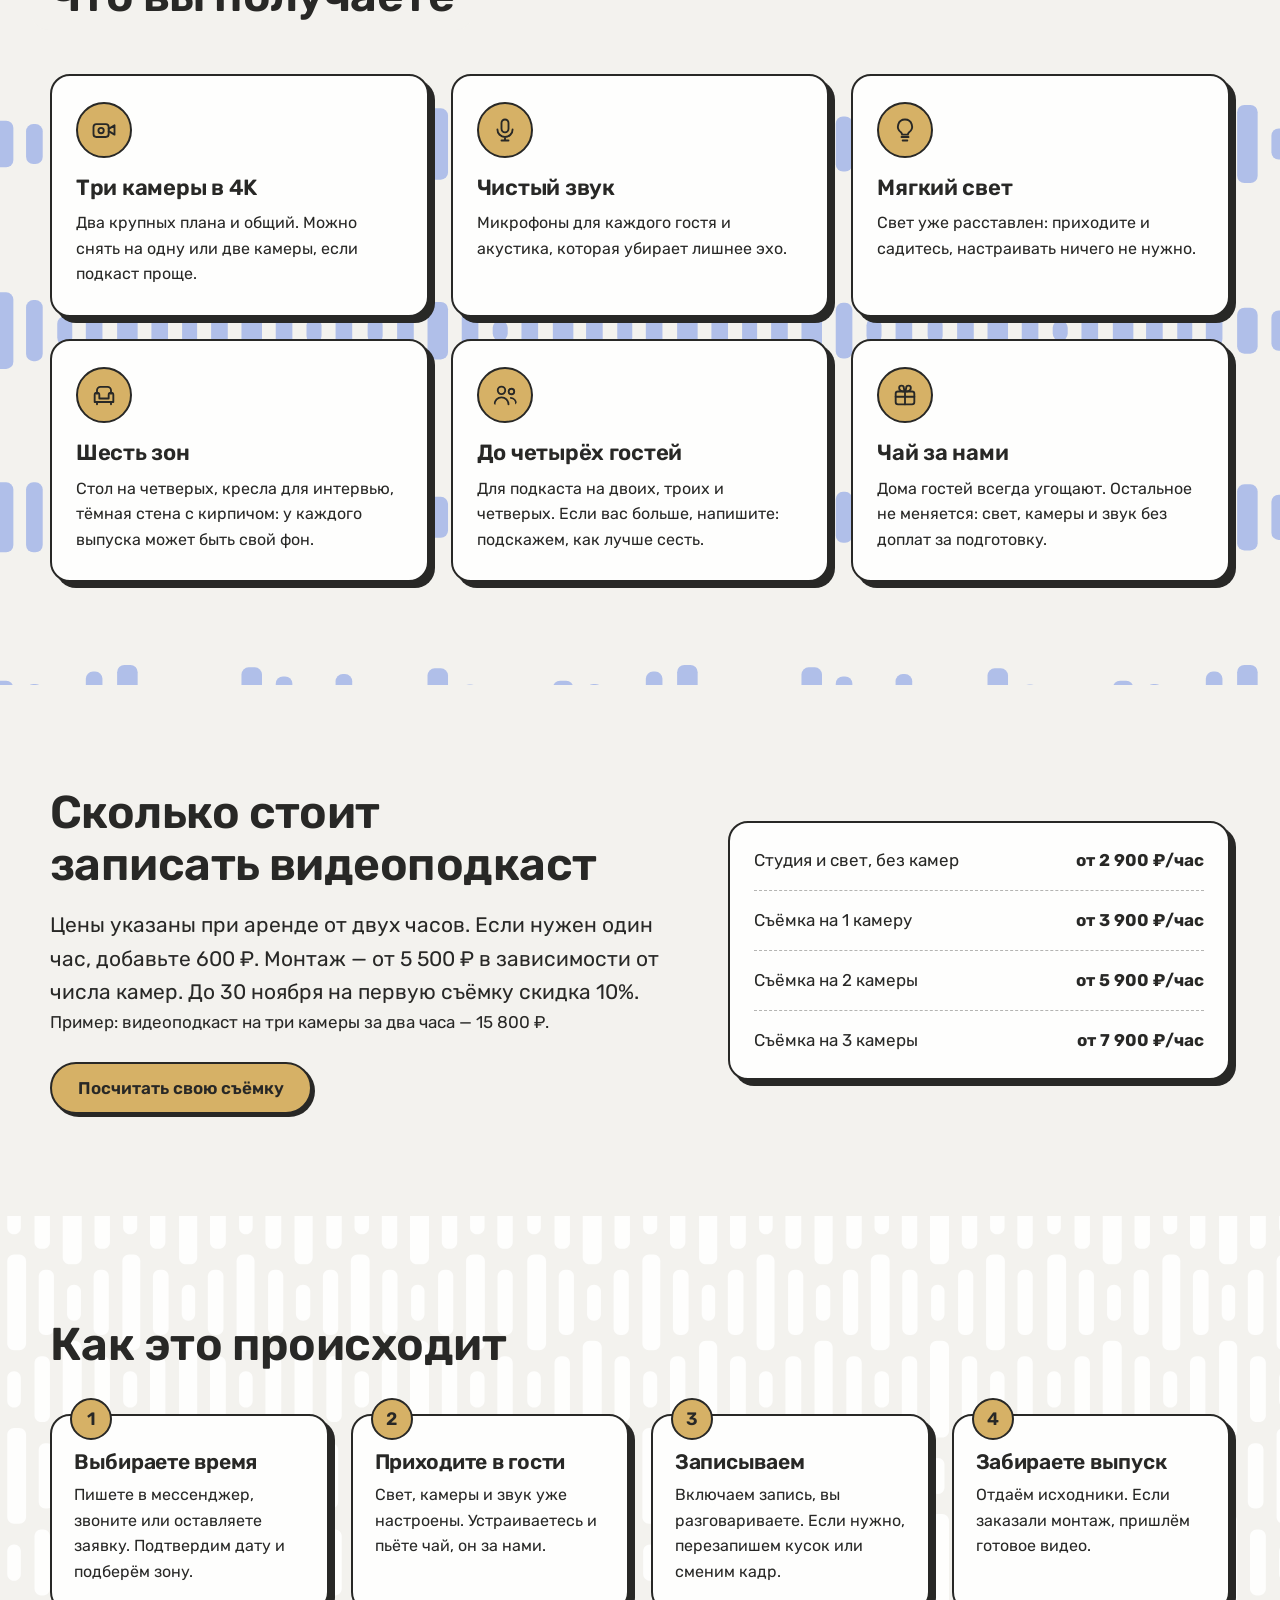
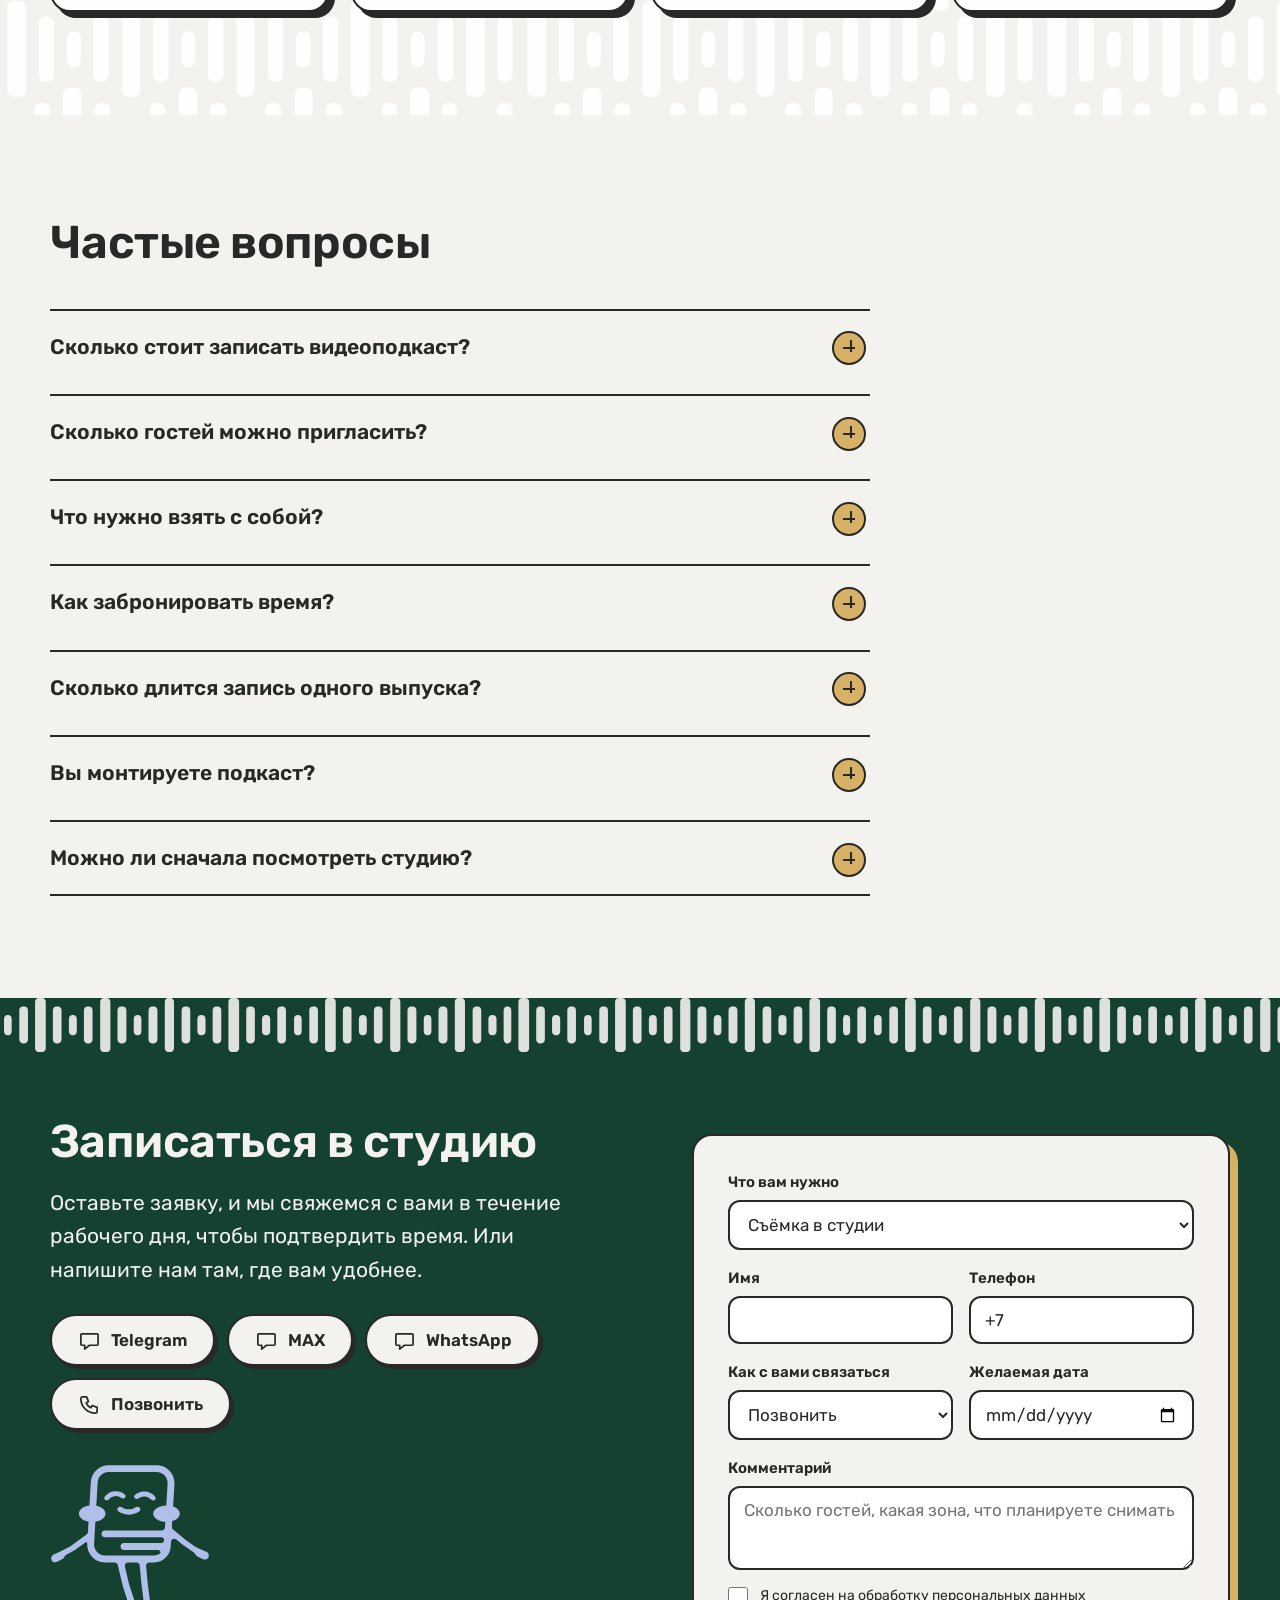
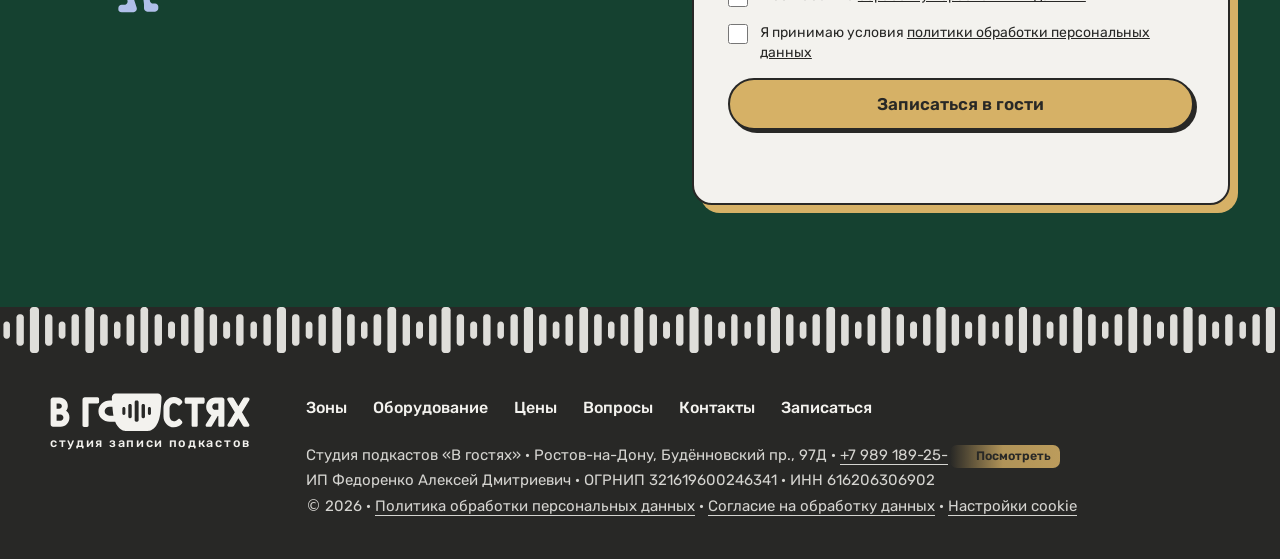
==== commit 74a78c6a: "Зона «Проходите» переименована в «На огонёк» Co-Authored-By: Claude Sonnet 5.5 <noreply@anthropic.co" ====
--- a/uslugi/videopodkast/index.html
+++ b/uslugi/videopodkast/index.html
@@ -24,7 +24,7 @@
 <link rel="preload" as="font" type="font/woff" href="/fonts/rubik-400.woff" crossorigin>
 <link rel="preload" as="font" type="font/woff" href="/fonts/rubik-600.woff" crossorigin>
 
-<link rel="stylesheet" href="/style.css?v=277206a1">
+<link rel="stylesheet" href="/style.css?v=db0ac62a">
 <script>document.documentElement.className='js'</script>
 
 <script>window.PRICES={"cams": {"0": 2900, "1": 3900, "2": 5900, "3": 7900}, "oneHourExtra": 600, "reel": 1000, "montage": {"1": 5500, "2": 6500, "3": 8000}, "live": 5000, "discount": 0.1, "discountUntil": "2026-11-30"};</script>
@@ -68,7 +68,7 @@
    <a class="btn" href="#zapis" data-intent="testdrive">Прийти на тест-драйв</a>
   </div>
  </div>
- <figure class="frame pframe gal" data-gal><div class="gslides"><img src="/img/studio-01.webp" width="1448" height="1086" alt="Студия подкастов в Ростове-на-Дону: большой деревянный стол на четверых у красных окон" data-cap="Присаживайтесь" fetchpriority="high" class="on"><img src="/img/studio-04.webp" width="1448" height="1086" alt="Два жёлтых кресла и круглый столик с микрофонами для записи интервью" data-cap="Как дома" loading="lazy"><img src="/img/studio-07.webp" width="1448" height="1086" alt="Жёлтые кресла у красного окна с вечерней синей подсветкой" data-cap="Засиделись" loading="lazy"><img src="/img/studio-10.webp" width="1448" height="1086" alt="Два деревянных стула и круглый столик у красного окна с бирюзовой подсветкой" data-cap="Располагайтесь" loading="lazy"><img src="/img/studio-13.webp" width="1448" height="1086" alt="Стол из тёмного дерева и два микрофона на фоне тёмной стены с кирпичом" data-cap="Проходите" loading="lazy"><img src="/img/studio-16.webp" width="1448" height="1086" alt="Чёрный круглый столик, два кресла и цветная подсветка фона" data-cap="Допоздна" loading="lazy"></div><figcaption>Присаживайтесь</figcaption><div class="gdots"><button type="button" aria-label="Показать «Присаживайтесь»" aria-current="true"></button><button type="button" aria-label="Показать «Как дома»"></button><button type="button" aria-label="Показать «Засиделись»"></button><button type="button" aria-label="Показать «Располагайтесь»"></button><button type="button" aria-label="Показать «Проходите»"></button><button type="button" aria-label="Показать «Допоздна»"></button></div></figure>
+ <figure class="frame pframe gal" data-gal><div class="gslides"><img src="/img/studio-01.webp" width="1448" height="1086" alt="Студия подкастов в Ростове-на-Дону: большой деревянный стол на четверых у красных окон" data-cap="Присаживайтесь" fetchpriority="high" class="on"><img src="/img/studio-04.webp" width="1448" height="1086" alt="Два жёлтых кресла и круглый столик с микрофонами для записи интервью" data-cap="Как дома" loading="lazy"><img src="/img/studio-07.webp" width="1448" height="1086" alt="Жёлтые кресла у красного окна с вечерней синей подсветкой" data-cap="Засиделись" loading="lazy"><img src="/img/studio-10.webp" width="1448" height="1086" alt="Два деревянных стула и круглый столик у красного окна с бирюзовой подсветкой" data-cap="Располагайтесь" loading="lazy"><img src="/img/studio-13.webp" width="1448" height="1086" alt="Стол из тёмного дерева и два микрофона на фоне тёмной стены с кирпичом" data-cap="На огонёк" loading="lazy"><img src="/img/studio-16.webp" width="1448" height="1086" alt="Чёрный круглый столик, два кресла и цветная подсветка фона" data-cap="Допоздна" loading="lazy"></div><figcaption>Присаживайтесь</figcaption><div class="gdots"><button type="button" aria-label="Показать «Присаживайтесь»" aria-current="true"></button><button type="button" aria-label="Показать «Как дома»"></button><button type="button" aria-label="Показать «Засиделись»"></button><button type="button" aria-label="Показать «Располагайтесь»"></button><button type="button" aria-label="Показать «На огонёк»"></button><button type="button" aria-label="Показать «Допоздна»"></button></div></figure>
 </div></section>
 
 <section class="pintro"><div class="w">
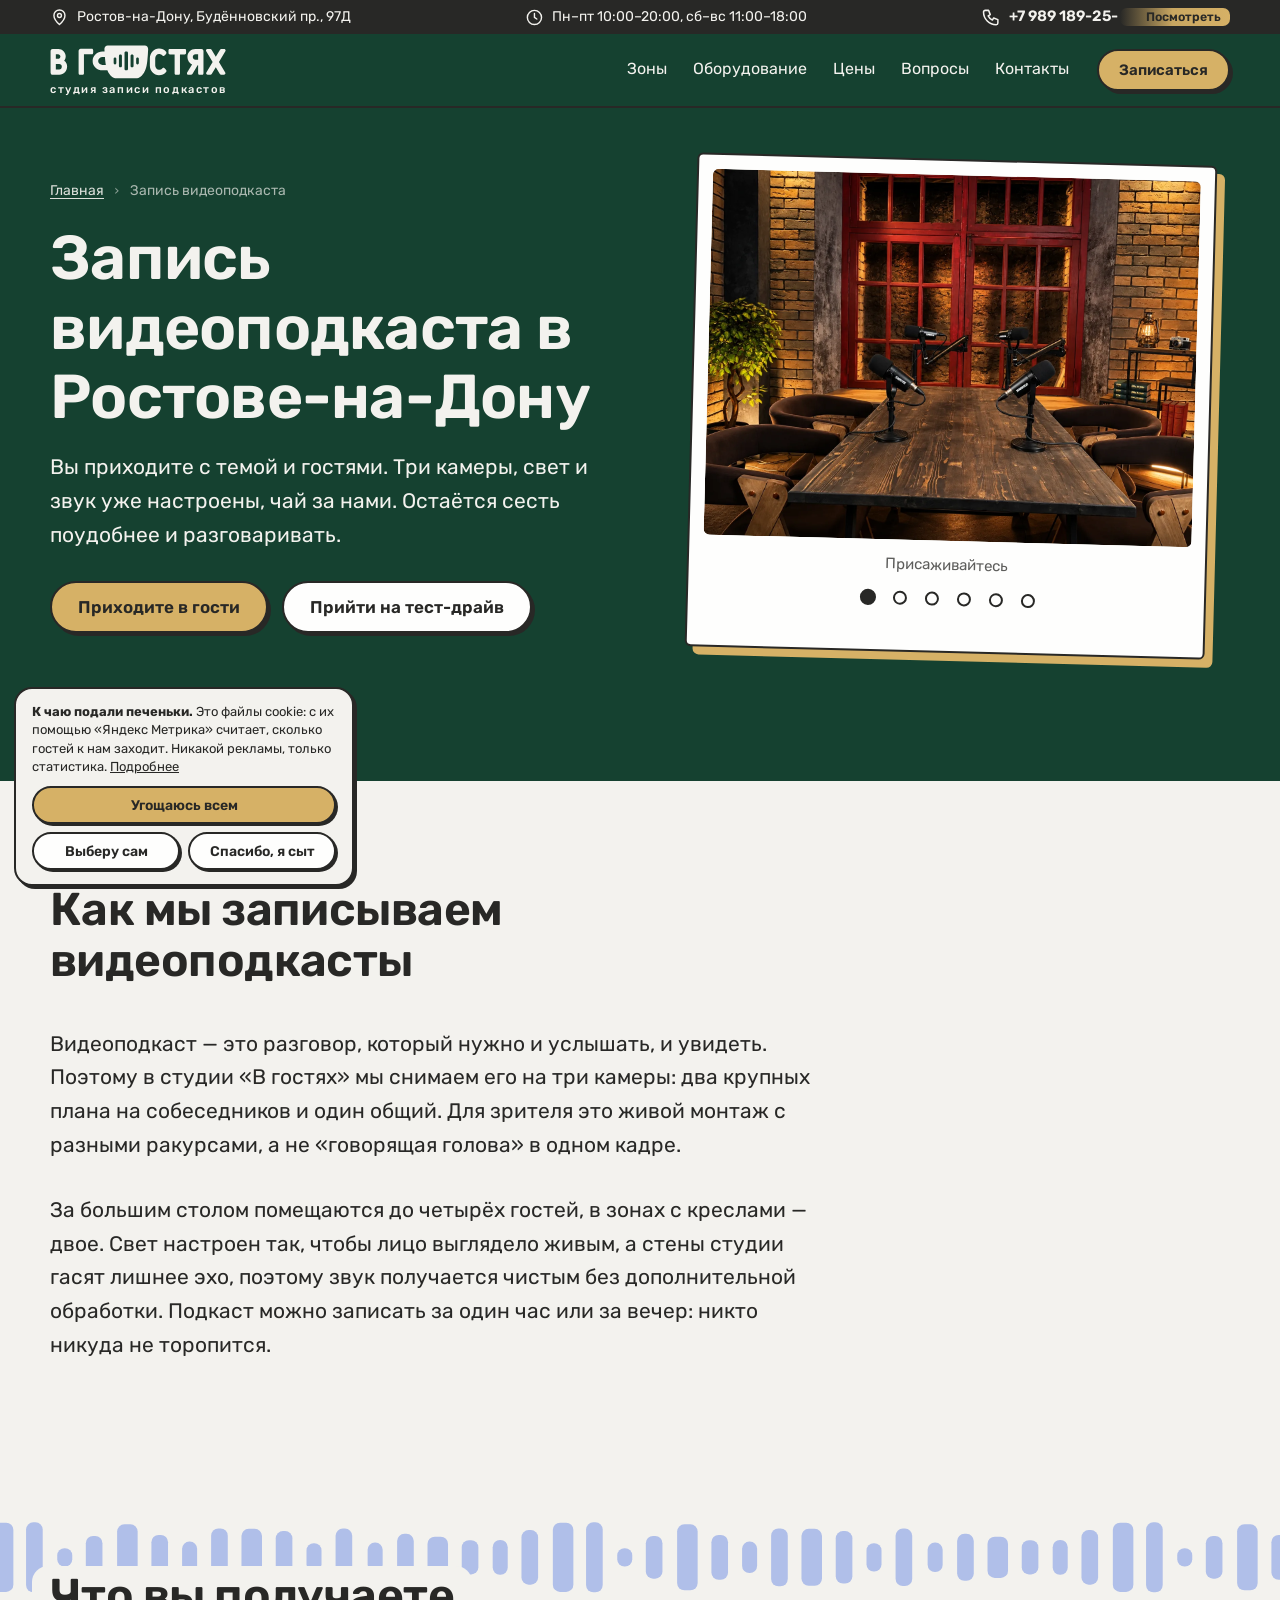
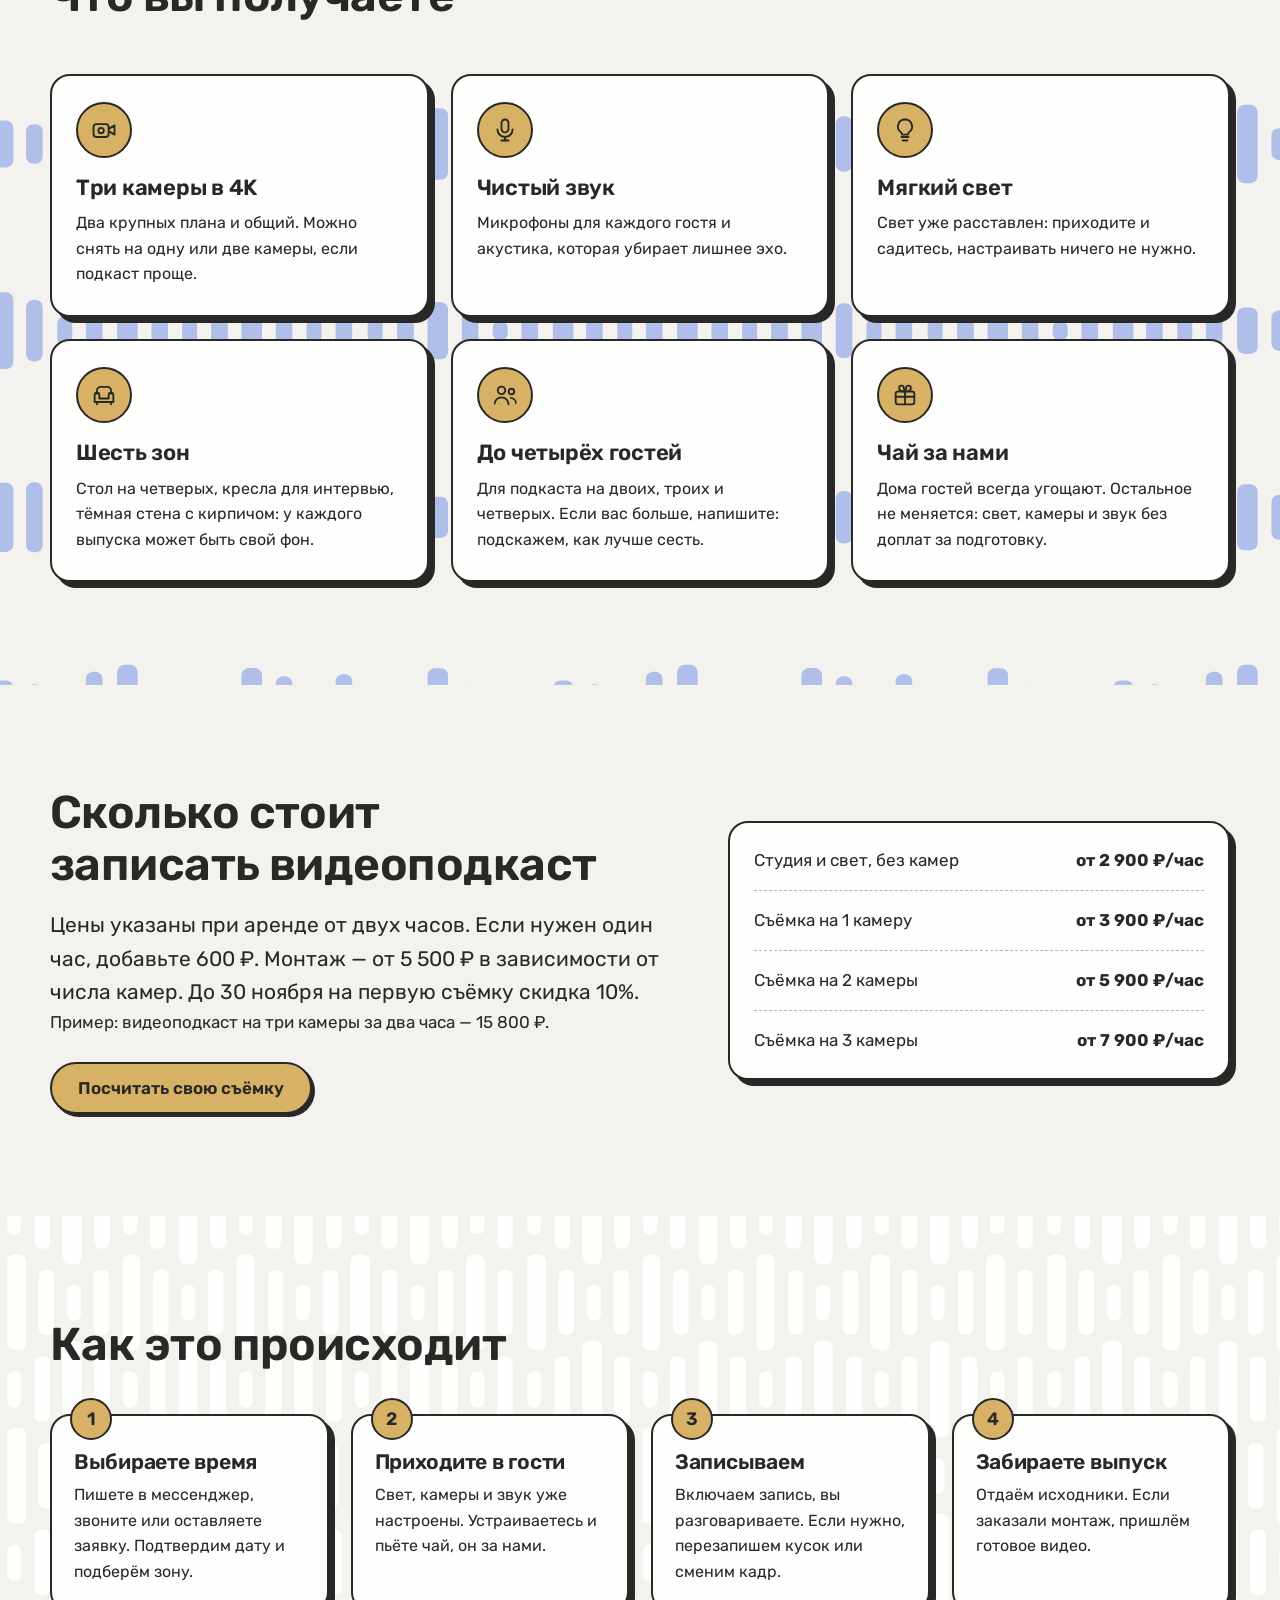
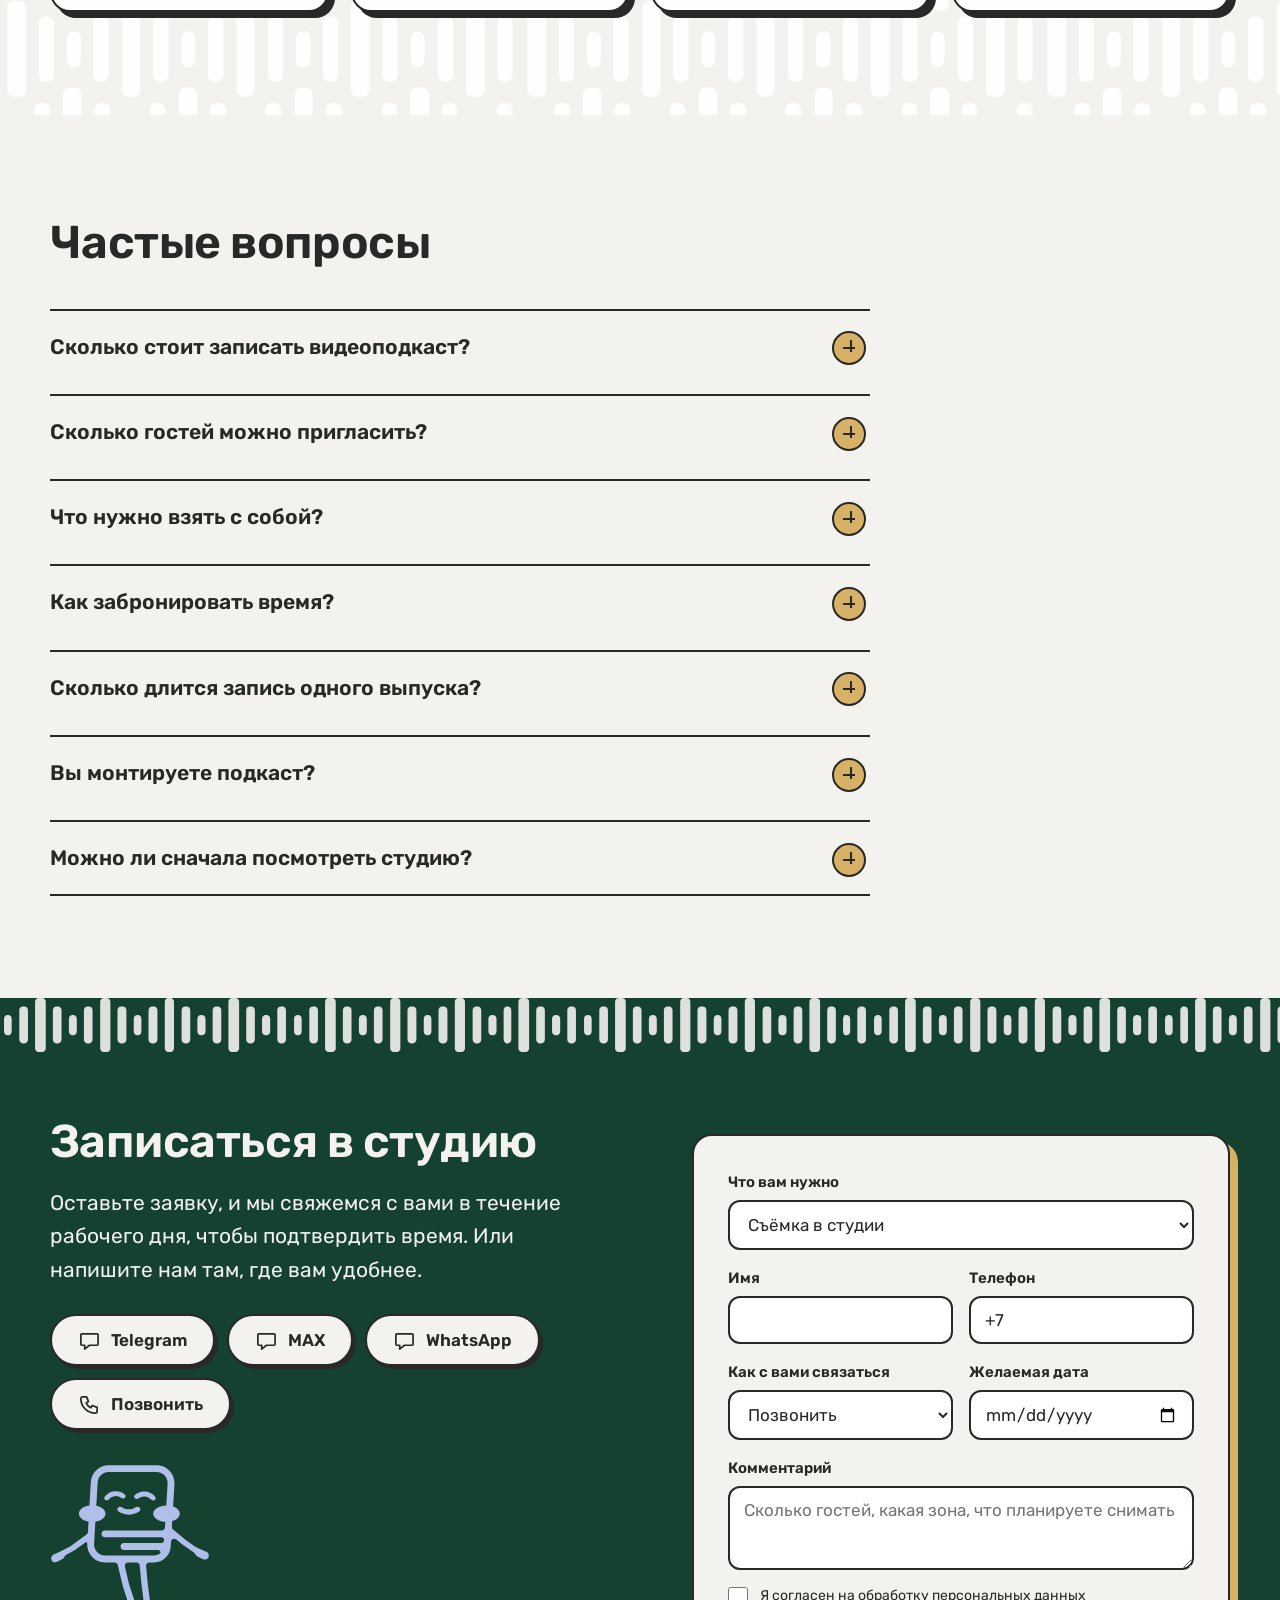
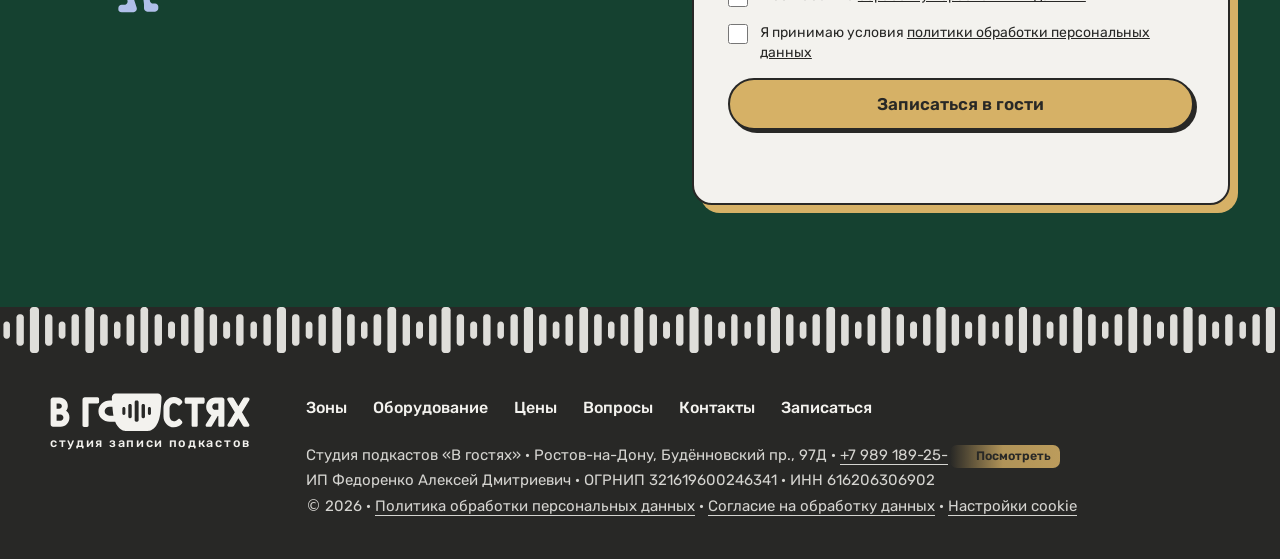
==== commit e5a18941: "Форма заявки: абсолютный путь /send.php (на подстраницах заявки не отправлялись) Co-Authored-By: Cla" ====
--- a/uslugi/videopodkast/index.html
+++ b/uslugi/videopodkast/index.html
@@ -116,7 +116,7 @@
   <svg class="mascot" viewBox="0 0 1101 1028" role="img" aria-label="Маскот студии «В гостях»"><use href="#m-open"/></svg>
  </div>
  <div>
-  <form class="lead" id="lead" action="send.php" method="post">
+  <form class="lead" id="lead" action="/send.php" method="post">
    <label class="f">Что вам нужно
     <select name="intent" id="intent"><option value="shoot">Съёмка в студии</option><option value="testdrive">Тест-драйв, 30 минут бесплатно</option><option value="ask">Хочу проконсультироваться</option></select>
    </label>
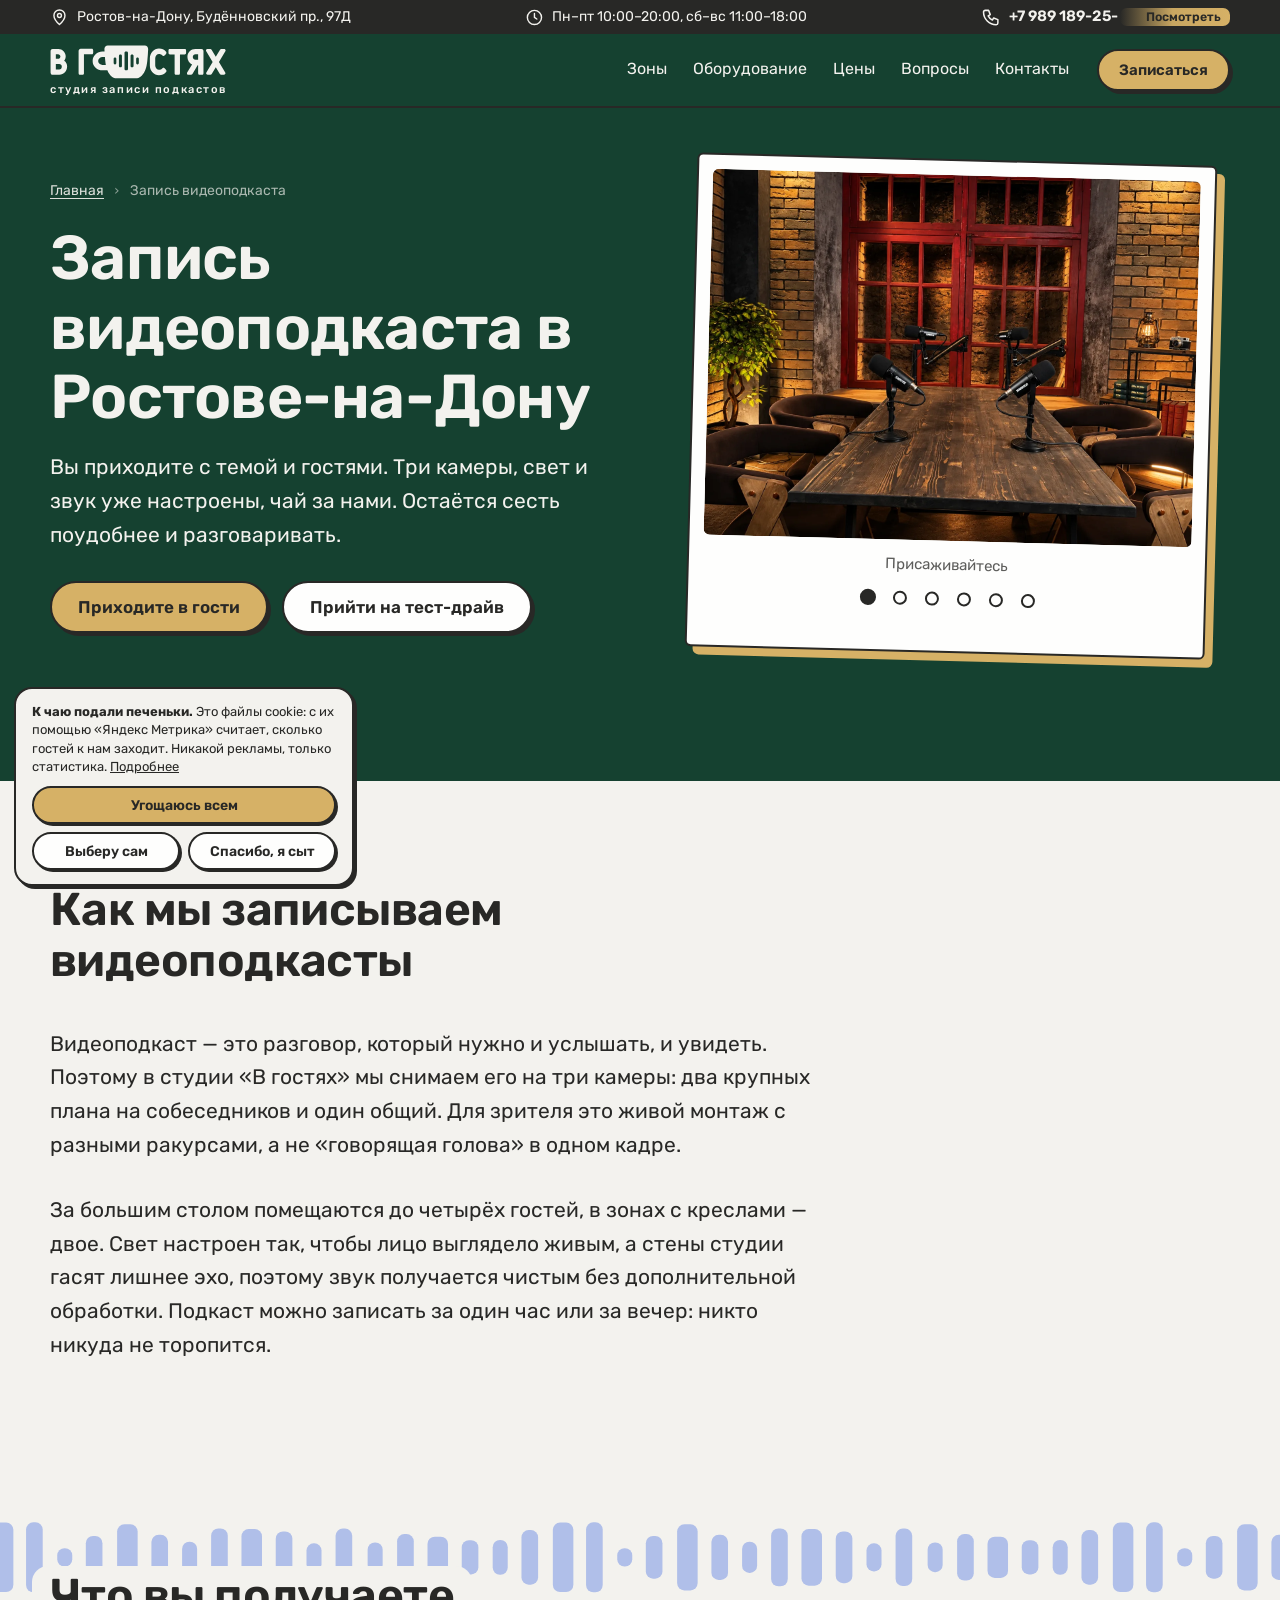
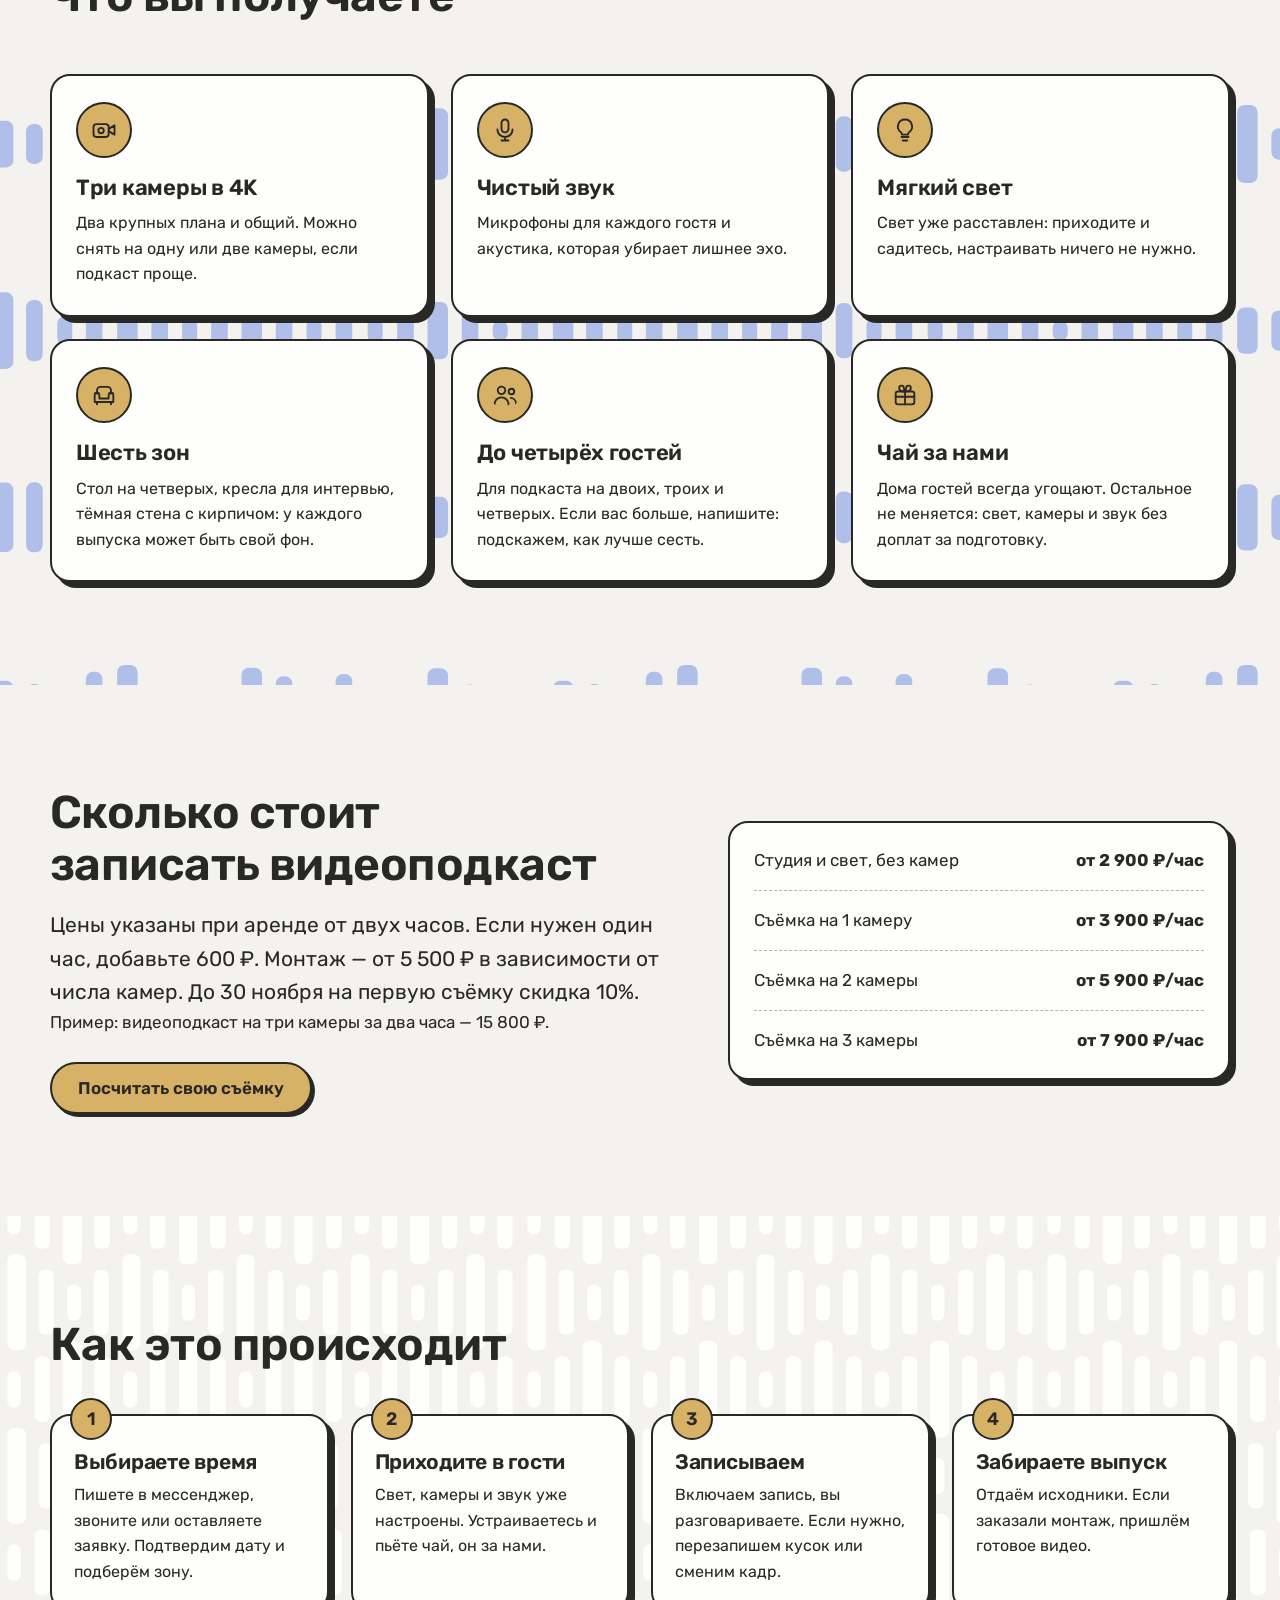
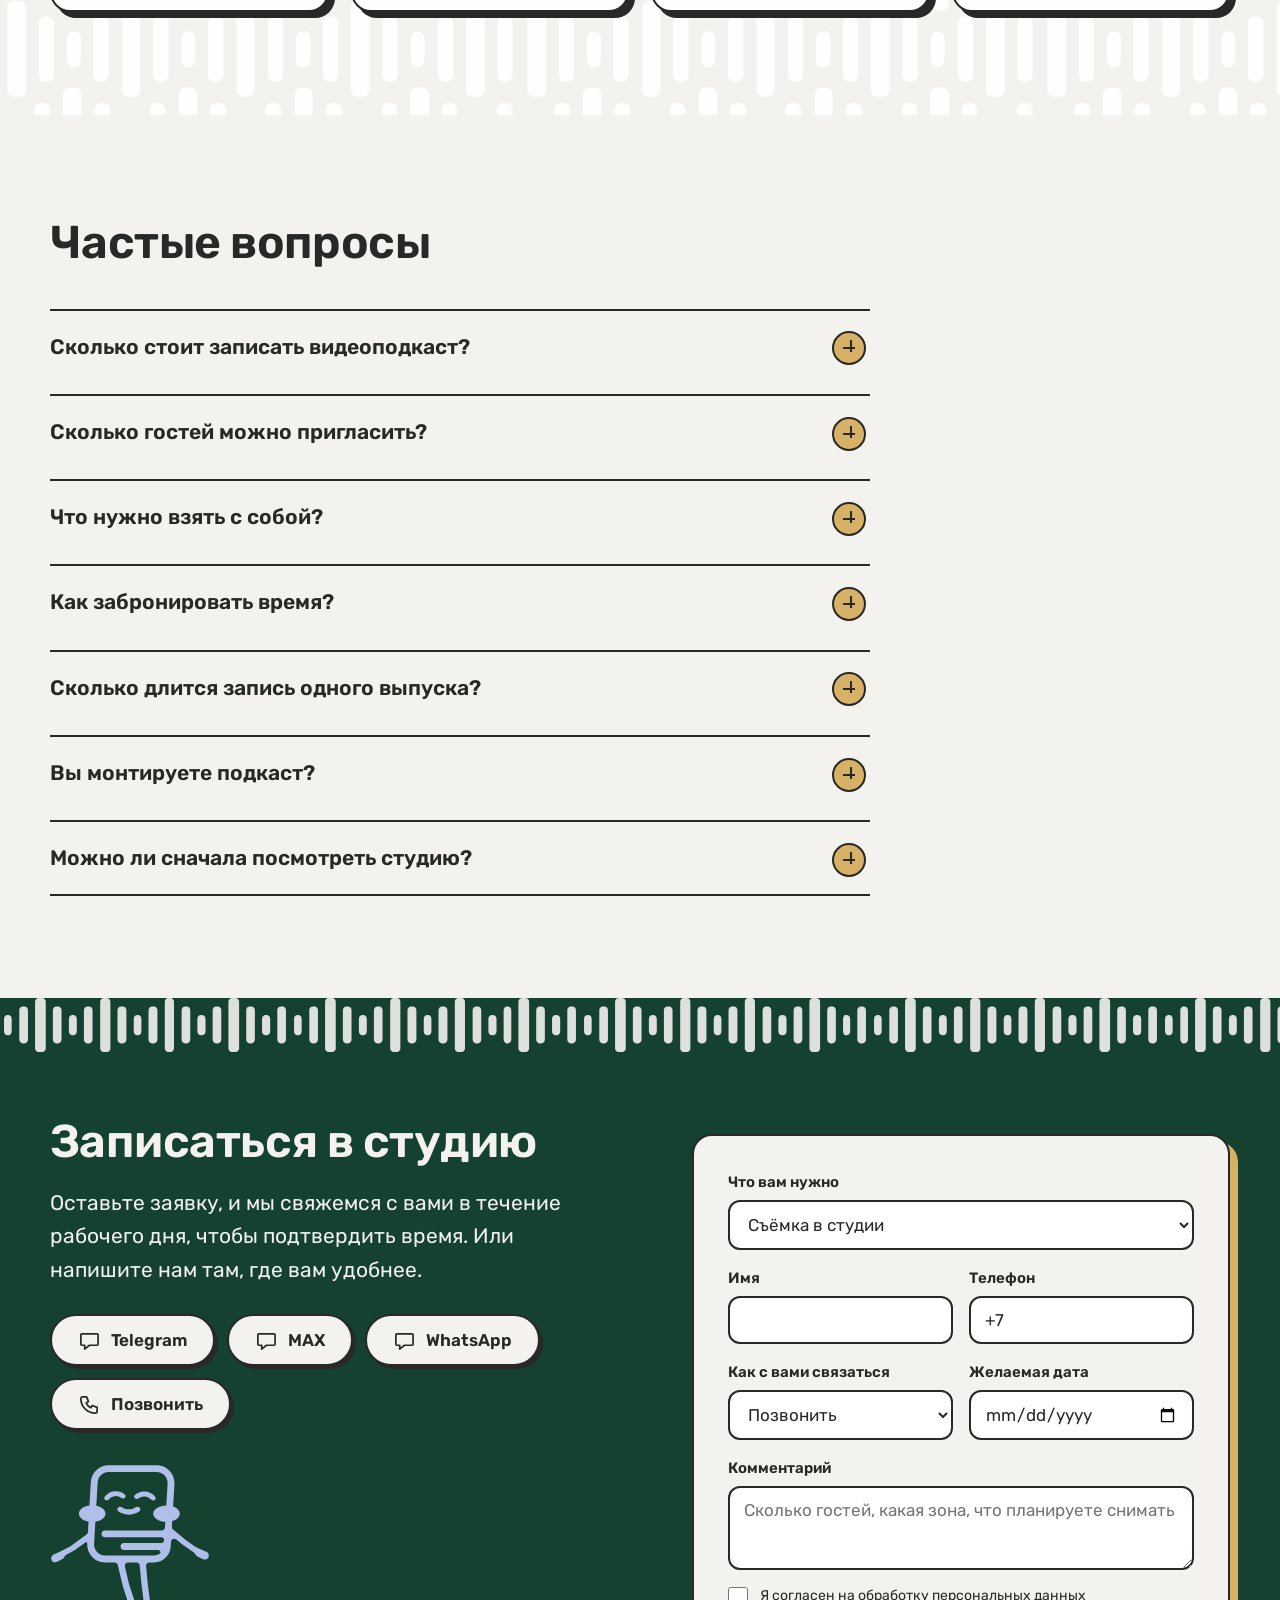
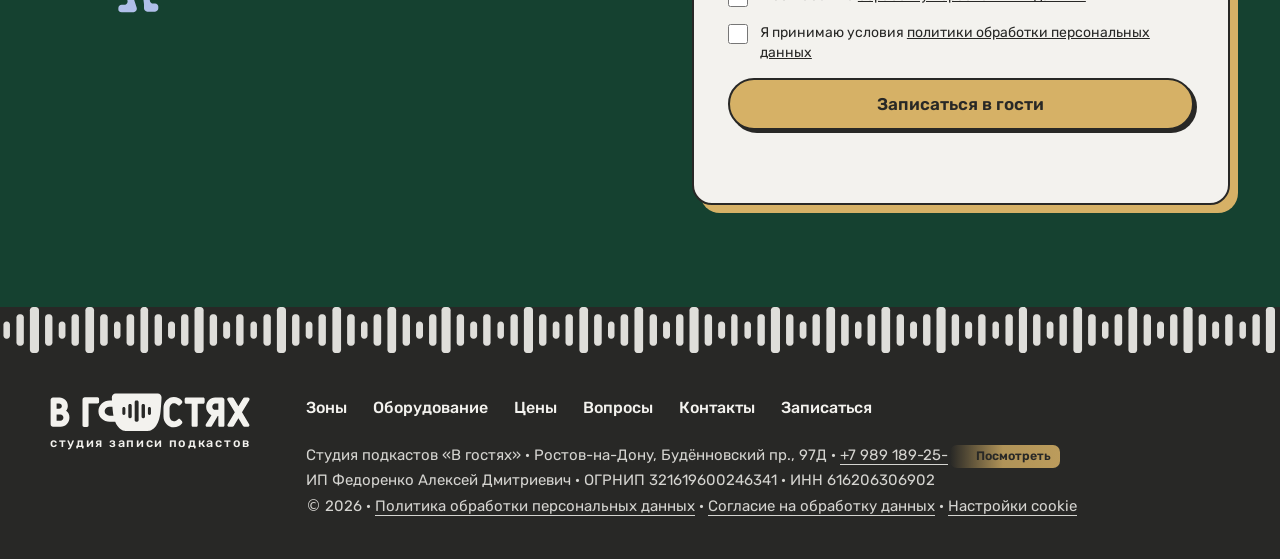
==== commit 96de3d4a: "Переезд на studiya-podcast-rostov.ru: 301 со старого домена, canonical, og, sitemap, robots Co-Autho" ====
--- a/uslugi/videopodkast/index.html
+++ b/uslugi/videopodkast/index.html
@@ -5,7 +5,7 @@
 <meta name="viewport" content="width=device-width, initial-scale=1">
 <title>Запись видеоподкаста в Ростове-на-Дону: студия «В гостях»</title>
 <meta name="description" content="Запишем видеоподкаст на три камеры в центре Ростова: свет и звук настроены, места для 2–4 гостей, шесть зон. От 2 900 ₽ в час. Тест-драйв 30 минут бесплатно.">
-<link rel="canonical" href="https://xn----ctbe8bpgv3f.xn--p1ai/uslugi/videopodkast/">
+<link rel="canonical" href="https://studiya-podcast-rostov.ru/uslugi/videopodkast/">
 <meta name="theme-color" content="#154130">
 <meta name="robots" content="noindex, nofollow">
 <meta property="og:type" content="website">
@@ -13,8 +13,8 @@
 <meta property="og:site_name" content="В гостях">
 <meta property="og:title" content="Запись видеоподкаста в Ростове-на-Дону: студия «В гостях»">
 <meta property="og:description" content="Запишем видеоподкаст на три камеры в центре Ростова: свет и звук настроены, места для 2–4 гостей, шесть зон. От 2 900 ₽ в час. Тест-драйв 30 минут бесплатно.">
-<meta property="og:url" content="https://xn----ctbe8bpgv3f.xn--p1ai/uslugi/videopodkast/">
-<meta property="og:image" content="https://xn----ctbe8bpgv3f.xn--p1ai/img/og.jpg">
+<meta property="og:url" content="https://studiya-podcast-rostov.ru/uslugi/videopodkast/">
+<meta property="og:image" content="https://studiya-podcast-rostov.ru/img/og.jpg">
 <meta property="og:image:width" content="1200">
 <meta property="og:image:height" content="630">
 <meta name="twitter:card" content="summary_large_image">
